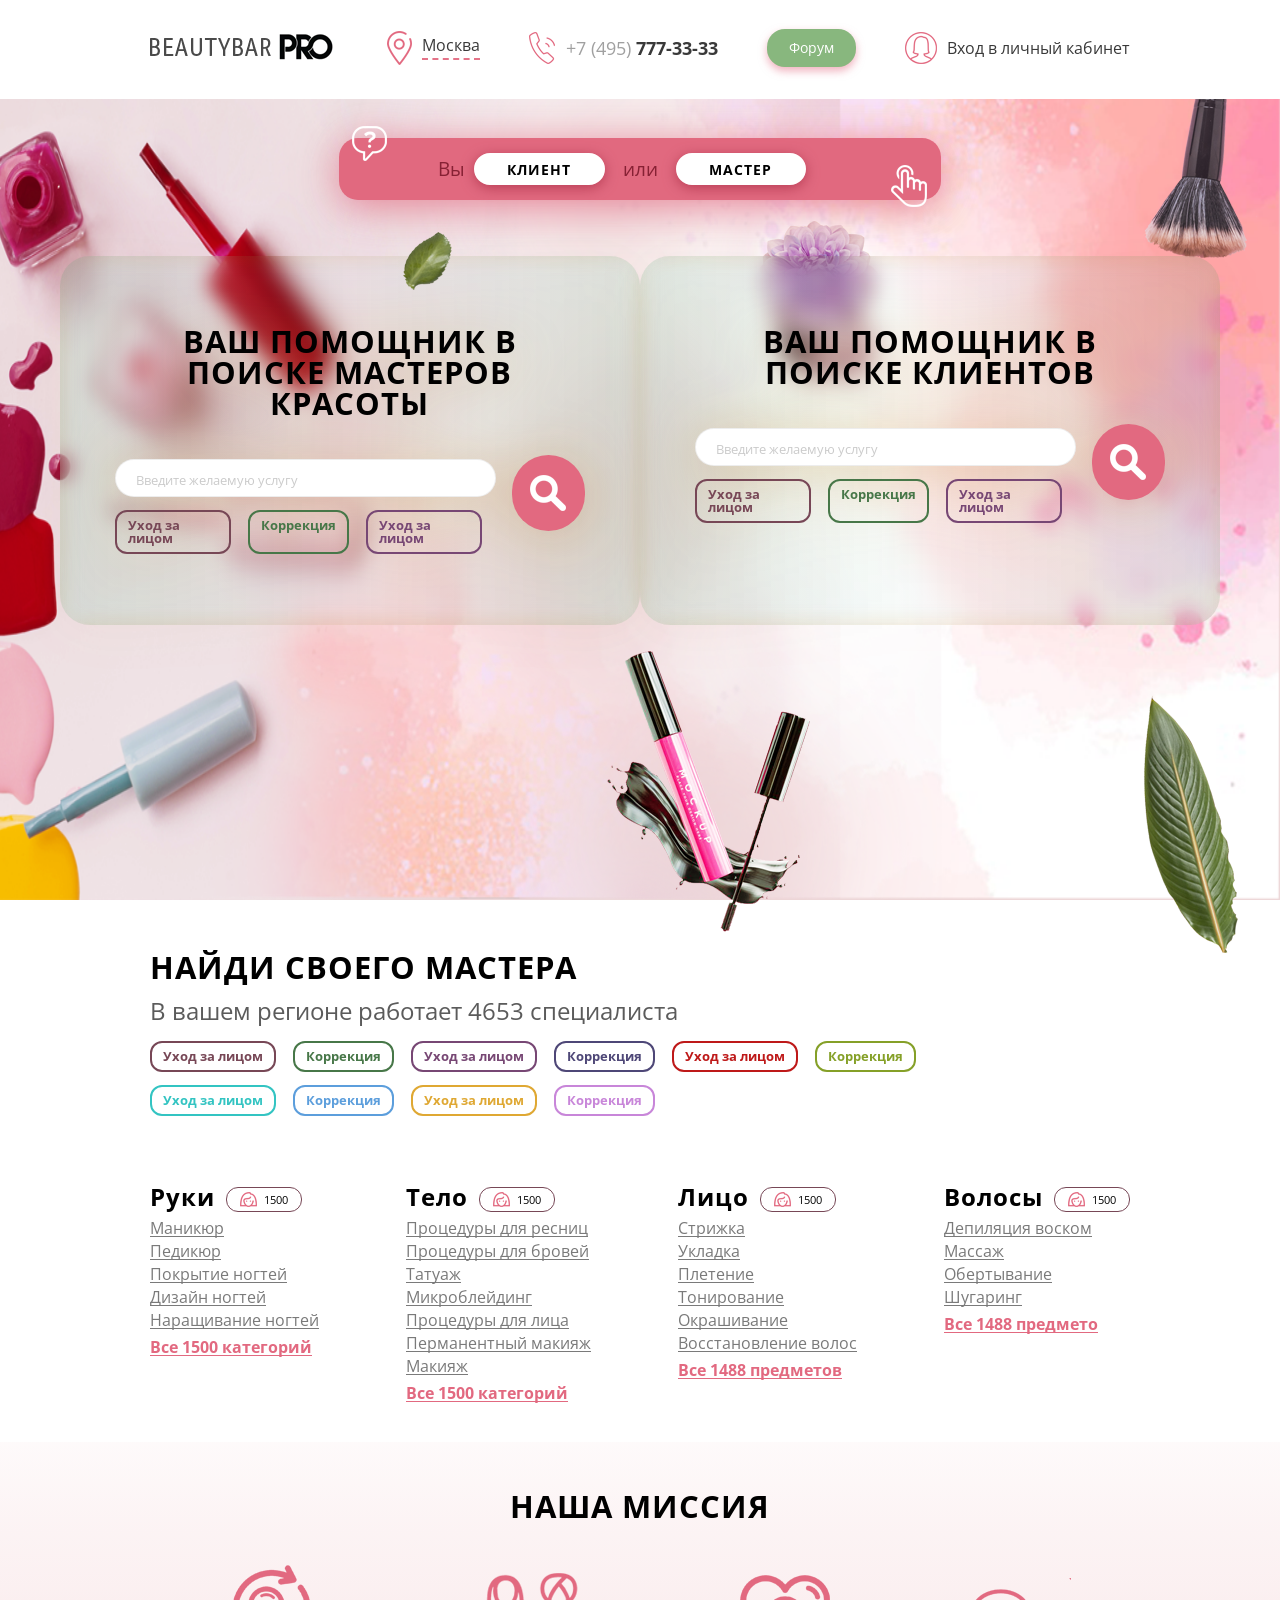
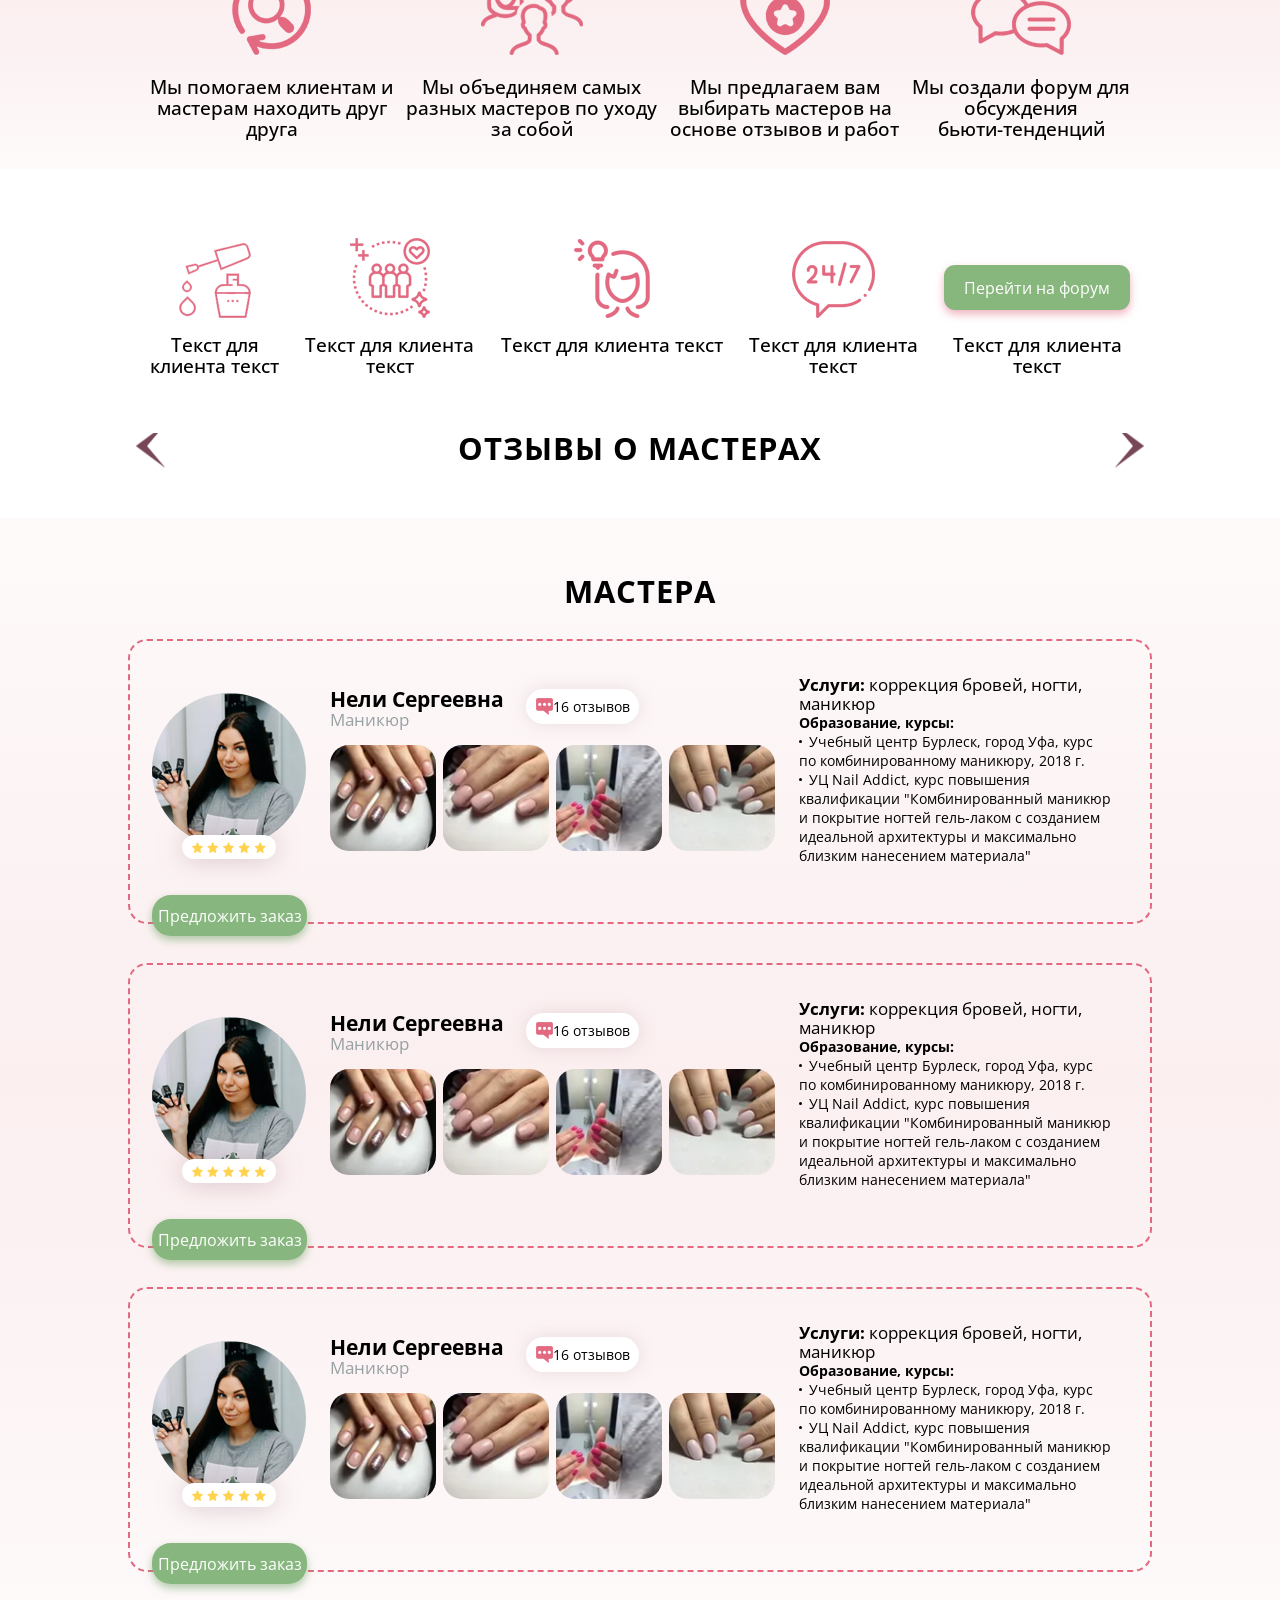
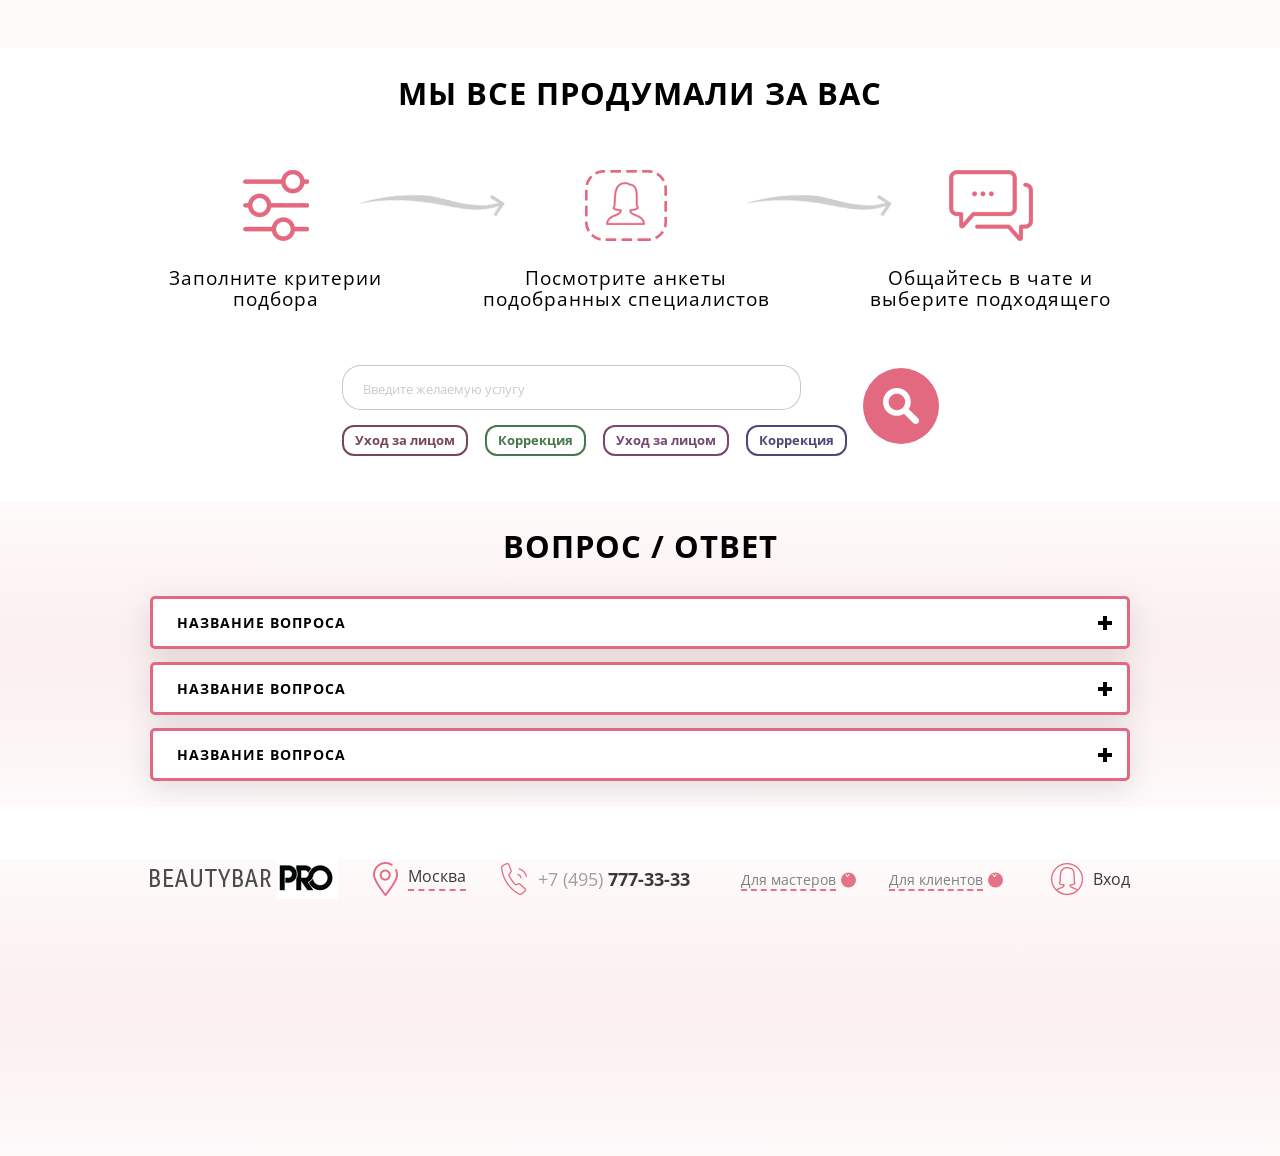
==== index.html @ 9df34289 "Add files via upload" ====
<!DOCTYPE html>
<html lang="ru">
<head>
	<meta charset="UTF-8">
	<meta name="viewport" content="width=device-width, initial-scale=1.0">
	<title>Мастера</title>
	<link rel="shortcut icon" href="">
	<link rel="stylesheet" href="lib/owlcarousel/owl.carousel.min.css">
	<link href="https://fonts.googleapis.com/css2?family=Open+Sans+Condensed:wght@300;700&display=swap" rel="stylesheet">
	<link href="css/normalize.css" rel="stylesheet" type="text/css"/>
	<link href="css/style.css" rel="stylesheet" type="text/css"/>
	<link href="css/responsive.css" rel="stylesheet" type="text/css"/>
</head>
<body>
	<header class="header">
		<div class="container">
			<div class="header__wr">
				<a href="#" class="logo">
					<img src="img/logo.svg" alt="">
				</a>
				<div class="location">
					<img src="img/location.svg" alt="">
					<p class="location__city">Москва</p>
					<div class="location__block"></div>
				</div>
				<div class="phone">
					<img src="img/phone.svg" alt="">
					<a href="tel:+74957773333" class="phone__link"><span>+7 (495)</span> 777-33-33</a>
				</div>
				<a href="#" class="forum-link">Форум</a>
				<div class="enter">
					<img src="img/person.svg" alt="">
					<a href="#" class="enter-link">Вход в личный кабинет</a>
				</div>
			</div>
		</div>
	</header>
	<section class="main">
		<img class="main__bg" src="img/main-bg.png" alt="">
		<img class="main-img main1" src="img/main1.svg" alt="">
		<img class="main-img main2" src="img/main2.svg" alt="">
		<img class="main-img main3" src="img/main3.svg" alt="">
		<div class="container">
			<div class="main__tab">
				<img src="img/main-tab1.svg" alt="" class="main__tab-img main__tab-img1">
				<img src="img/main-tab2.svg" alt="" class="main__tab-img main__tab-img2">
				<p class="main__tab-text main__tab-text1">Вы</p>
				<a href="#tab1" class="main__tab-link">клиент</a>
				<p class="main__tab-text">или</p>
				<a href="#tab2" class="main__tab-link">мастер</a>
			</div>
		</div>
		<div class="container">
			<img class="main-img main4" src="img/main4.svg" alt="">
			<img class="main-img main5" src="img/main5.svg" alt="">
			<div id="tab1" class="main__wr">
				<h1 class="main__title">ваш помощник в поиске мастеров красоты</h1>
				<div class="search">
					<div class="search__box">
						<input class="search__box-input"type="text" placeholder="Введите желаемую услугу">
						<div class="search__box-categoty">
							<p class="box-categoty__item box-categoty__item1">Уход за лицом</p>
							<p class="box-categoty__item box-categoty__item2">Коррекция</p>
							<p class="box-categoty__item box-categoty__item3">Уход за лицом</p>
						</div>
					</div>
					<button class="search__btn">
						<img src="img/main-btn.svg" alt="">
					</button>
				</div>
			</div>
			<div id="tab2" class="main__wr">
				<h1 class="main__title">ваш помощник в поиске клиентов</h1>
				<div class="search">
					<div class="search__box">
						<input class="search__box-input"type="text" placeholder="Введите желаемую услугу">
						<div class="search__box-categoty">
							<p class="box-categoty__item box-categoty__item1">Уход за лицом</p>
							<p class="box-categoty__item box-categoty__item2">Коррекция</p>
							<p class="box-categoty__item box-categoty__item3">Уход за лицом</p>
						</div>
					</div>
					<button class="search__btn">
						<img src="img/main-btn.svg" alt="">
					</button>
				</div>
			</div>
		</div>
	</section>
	<section class="master">
		<div class="container">
			<h2 class="master__title">найди своего мастера</h2>
			<p class="master__descr">В вашем регионе работает 4653 специалиста</p>
			<div class="search__box-categoty">
				<p class="box-categoty__item box-categoty__item1">Уход за лицом</p>
				<p class="box-categoty__item box-categoty__item2">Коррекция</p>
				<p class="box-categoty__item box-categoty__item3">Уход за лицом</p>
				<p class="box-categoty__item box-categoty__item4">Коррекция</p>
				<p class="box-categoty__item box-categoty__item5">Уход за лицом</p>
				<p class="box-categoty__item box-categoty__item6">Коррекция</p>
				<p class="box-categoty__item box-categoty__item7">Уход за лицом</p>
				<p class="box-categoty__item box-categoty__item8">Коррекция</p>
				<p class="box-categoty__item box-categoty__item9">Уход за лицом</p>
				<p class="box-categoty__item box-categoty__item10">Коррекция</p>
			</div>
			<div class="master__link">
				<div class="master__link-wr">
					<div class="master__link-title">
						<h3 class="master__link-title-title">Руки</h3>
						<div class="master__link-title-img">
							<img src="img/master.svg" alt="">
							<p class="master__link-title-img-text">1500</p>
						</div>
					</div>
					<a href="#" class="master__link-link">Маникюр</a>
					<a href="#" class="master__link-link">Педикюр</a>
					<a href="#" class="master__link-link">Покрытие ногтей</a>
					<a href="#" class="master__link-link">Дизайн ногтей</a>
					<a href="#" class="master__link-link">Наращивание ногтей</a>
					<a href="#" class="master__link-link master__link-link-all">Все 1500 категорий</a>
				</div>
				<div class="master__link-wr">
					<div class="master__link-title">
						<h3 class="master__link-title-title">Тело</h3>
						<div class="master__link-title-img">
							<img src="img/master.svg" alt="">
							<p class="master__link-title-img-text">1500</p>
						</div>
					</div>
					<a href="#" class="master__link-link">Процедуры для ресниц</a>
					<a href="#" class="master__link-link">Процедуры для бровей</a>
					<a href="#" class="master__link-link">Татуаж</a>
					<a href="#" class="master__link-link">Микроблейдинг</a>
					<a href="#" class="master__link-link">Процедуры для лица</a>
					<a href="#" class="master__link-link">Перманентный макияж</a>
					<a href="#" class="master__link-link">Макияж</a>
					<a href="#" class="master__link-link master__link-link-all">Все 1500 категорий</a>
				</div>
				<div class="master__link-wr">
					<div class="master__link-title">
						<h3 class="master__link-title-title">Лицо</h3>
						<div class="master__link-title-img">
							<img src="img/master.svg" alt="">
							<p class="master__link-title-img-text">1500</p>
						</div>
					</div>
					<a href="#" class="master__link-link">Стрижка</a>
					<a href="#" class="master__link-link">Укладка</a>
					<a href="#" class="master__link-link">Плетение</a>
					<a href="#" class="master__link-link">Тонирование</a>
					<a href="#" class="master__link-link">Окрашивание</a>
					<a href="#" class="master__link-link">Восстановление волос</a>
					<a href="#" class="master__link-link master__link-link-all">Все 1488 предметов</a>
				</div>
				<div class="master__link-wr">
					<div class="master__link-title">
						<h3 class="master__link-title-title">Волосы</h3>
						<div class="master__link-title-img">
							<img src="img/master.svg" alt="">
							<p class="master__link-title-img-text">1500</p>
						</div>
					</div>
					<a href="#" class="master__link-link">Депиляция воском</a>
					<a href="#" class="master__link-link">Массаж</a>
					<a href="#" class="master__link-link">Обертывание</a>
					<a href="#" class="master__link-link">Шугаринг</a>
					<a href="#" class="master__link-link master__link-link-all">Все 1488 предмето</a>
				</div>
			</div>
		</div>
	</section>
	<section class="mission">
		<div class="container">
			<h2 class="mission__title">наша миссия</h2>
			<div class="mission__wr">
				<div class="mission__item">
					<div class="mission__item-img">
						<img src="img/mis1.svg" alt="">
					</div>
					<p class="mission__item-text">Мы помогаем клиентам и<br>мастерам находить друг<br>друга</p>
				</div>
				<div class="mission__item">
					<div class="mission__item-img">
						<img src="img/mis2.svg" alt="">
					</div>
					<p class="mission__item-text">Мы объединяем самых<br>разных мастеров по уходу<br>за собой</p>
				</div>
				<div class="mission__item">
					<div class="mission__item-img">
						<img src="img/mis3.svg" alt="">
					</div>
					<p class="mission__item-text">Мы предлагаем вам<br>выбирать мастеров на<br>основе отзывов и работ</p>
				</div>
				<div class="mission__item">
					<div class="mission__item-img">
						<img src="img/mis4.svg" alt="">
					</div>
					<p class="mission__item-text">Мы создали форум для<br>обсуждения<br>бьюти-тенденций</p>
				</div>
			</div>
		</div>
	</section>
	<section class="mission__next">
		<div class="container">
			<div class="mission__wr">
				<div class="mission__item">
					<div class="mission__item-img">
						<img src="img/mis5.svg" alt="">
					</div>
					<p class="mission__item-text">Текст для<br>клиента текст</p>
				</div>
				<div class="mission__item">
					<div class="mission__item-img">
						<img src="img/mis6.svg" alt="">
					</div>
					<p class="mission__item-text">Текст для клиента<br>текст</p>
				</div>
				<div class="mission__item">
					<div class="mission__item-img">
						<img src="img/mis7.svg" alt="">
					</div>
					<p class="mission__item-text">Текст для клиента текст</p>
				</div>
				<div class="mission__item">
					<div class="mission__item-img">
						<img src="img/mis8.svg" alt="">
					</div>
					<p class="mission__item-text">Текст для клиента<br>текст</p>
				</div>
				<div class="mission__item">
					<a href="#" class="mission__item-link">Перейти на форум</a>
					<p class="mission__item-text">Текст для клиента<br>текст</p>
				</div>
			</div>
		</div>
	</section>
	<section class="review">
		<div class="container">
			<div class="review__arrow">
				<div class="review__arrow-left item__PrevBtn">
					<img src="img/rew4.svg" alt="">
				</div>
				<div class="review__arrow-right item__NextBtn">
					<img src="img/rew5.svg" alt="">
				</div>
			</div>
			<h2 class="review__title">отзывы о мастерах</h2>
			<div class="owl-carousel review__wr">
				<div class="review__item">
					<div class="review__item-text">
						<div class="review__item-text-star">
							<img src="img/rew1.svg" alt="">
						</div>
						<p class="review__item-text-text">Нели - чудо! Первоклассный<br>мастер, осталась очень довольна.<br>Нели сделала великолепный<br>омбре, работала очень аккуратно</p>
						<div class="review__item-text-wr">
							<div class="review__item-text-img">
								<img src="img/rew32.svg" alt="">
							</div>
							<div class="review__item-text-wr-wr">
								<p class="review__item-text-review">Отзыв о мастере</p>
								<p class="review__item-text-name">Нели Сергеевна</p>
								<p class="review__item-text-position">Мастер</p>
							</div>
						</div>
					</div>
					<div class="review__item-client">
						<div class="review__item-client-wr">
							<p class="review__item-client-name">Ксения Лукина</p>
							<p class="review__item-client-position">Клиент</p>
						</div>
						<div class="review__item-client-img">
							<img src="img/rew33.svg" alt="">
						</div>
					</div>
				</div>
				<div class="review__item">
					<div class="review__item-text">
						<div class="review__item-text-star">
							<img src="img/rew1.svg" alt="">
						</div>
						<p class="review__item-text-text">Нели - чудо! Первоклассный<br>мастер, осталась очень довольна.<br>Нели сделала великолепный<br>омбре, работала очень аккуратно</p>
						<div class="review__item-text-wr">
							<div class="review__item-text-img">
								<img src="img/rew32.svg" alt="">
							</div>
							<div class="review__item-text-wr-wr">
								<p class="review__item-text-review">Отзыв о мастере</p>
								<p class="review__item-text-name">Нели Сергеевна</p>
								<p class="review__item-text-position">Мастер</p>
							</div>
						</div>
					</div>
					<div class="review__item-client">
						<div class="review__item-client-wr">
							<p class="review__item-client-name">Ксения Лукина</p>
							<p class="review__item-client-position">Клиент</p>
						</div>
						<div class="review__item-client-img">
							<img src="img/rew33.svg" alt="">
						</div>
					</div>
				</div>
				<div class="review__item">
					<div class="review__item-text">
						<div class="review__item-text-star">
							<img src="img/rew1.svg" alt="">
						</div>
						<p class="review__item-text-text">Нели - чудо! Первоклассный<br>мастер, осталась очень довольна.<br>Нели сделала великолепный<br>омбре, работала очень аккуратно</p>
						<div class="review__item-text-wr">
							<div class="review__item-text-img">
								<img src="img/rew32.svg" alt="">
							</div>
							<div class="review__item-text-wr-wr">
								<p class="review__item-text-review">Отзыв о мастере</p>
								<p class="review__item-text-name">Нели Сергеевна</p>
								<p class="review__item-text-position">Мастер</p>
							</div>
						</div>
					</div>
					<div class="review__item-client">
						<div class="review__item-client-wr">
							<p class="review__item-client-name">Ксения Лукина</p>
							<p class="review__item-client-position">Клиент</p>
						</div>
						<div class="review__item-client-img">
							<img src="img/rew33.svg" alt="">
						</div>
					</div>
				</div>
				<div class="review__item">
					<div class="review__item-text">
						<div class="review__item-text-star">
							<img src="img/rew1.svg" alt="">
						</div>
						<p class="review__item-text-text">Нели - чудо! Первоклассный<br>мастер, осталась очень довольна.<br>Нели сделала великолепный<br>омбре, работала очень аккуратно</p>
						<div class="review__item-text-wr">
							<div class="review__item-text-img">
								<img src="img/rew32.svg" alt="">
							</div>
							<div class="review__item-text-wr-wr">
								<p class="review__item-text-review">Отзыв о мастере</p>
								<p class="review__item-text-name">Нели Сергеевна</p>
								<p class="review__item-text-position">Мастер</p>
							</div>
						</div>
					</div>
					<div class="review__item-client">
						<div class="review__item-client-wr">
							<p class="review__item-client-name">Ксения Лукина</p>
							<p class="review__item-client-position">Клиент</p>
						</div>
						<div class="review__item-client-img">
							<img src="img/rew33.svg" alt="">
						</div>
					</div>
				</div>
				<div class="review__item">
					<div class="review__item-text">
						<div class="review__item-text-star">
							<img src="img/rew1.svg" alt="">
						</div>
						<p class="review__item-text-text">Нели - чудо! Первоклассный<br>мастер, осталась очень довольна.<br>Нели сделала великолепный<br>омбре, работала очень аккуратно</p>
						<div class="review__item-text-wr">
							<div class="review__item-text-img">
								<img src="img/rew32.svg" alt="">
							</div>
							<div class="review__item-text-wr-wr">
								<p class="review__item-text-review">Отзыв о мастере</p>
								<p class="review__item-text-name">Нели Сергеевна</p>
								<p class="review__item-text-position">Мастер</p>
							</div>
						</div>
					</div>
					<div class="review__item-client">
						<div class="review__item-client-wr">
							<p class="review__item-client-name">Ксения Лукина</p>
							<p class="review__item-client-position">Клиент</p>
						</div>
						<div class="review__item-client-img">
							<img src="img/rew33.svg" alt="">
						</div>
					</div>
				</div>
				<div class="review__item">
					<div class="review__item-text">
						<div class="review__item-text-star">
							<img src="img/rew1.svg" alt="">
						</div>
						<p class="review__item-text-text">Нели - чудо! Первоклассный<br>мастер, осталась очень довольна.<br>Нели сделала великолепный<br>омбре, работала очень аккуратно</p>
						<div class="review__item-text-wr">
							<div class="review__item-text-img">
								<img src="img/rew32.svg" alt="">
							</div>
							<div class="review__item-text-wr-wr">
								<p class="review__item-text-review">Отзыв о мастере</p>
								<p class="review__item-text-name">Нели Сергеевна</p>
								<p class="review__item-text-position">Мастер</p>
							</div>
						</div>
					</div>
					<div class="review__item-client">
						<div class="review__item-client-wr">
							<p class="review__item-client-name">Ксения Лукина</p>
							<p class="review__item-client-position">Клиент</p>
						</div>
						<div class="review__item-client-img">
							<img src="img/rew33.svg" alt="">
						</div>
					</div>
				</div>
			</div>
		</div>
	</section>
	<section class="specialist">
		<div class="container">
			<h2 class="specialist__title">мастера</h2>
			<div class="specialist__wr">
				<div class="specialist__person">
					<div class="specialist__person-img">
						<img src="img/special1.svg" alt="">
					</div>
					<div class="specialist__person-star">
						<img src="img/rew1.svg" alt="">
					</div>
				</div>
				<div class="specialist__foto">
					<div class="specialist__foto-title">
						<div class="specialist__foto-title-wr">
							<p class="specialist__foto-title-title">Нели Сергеевна</p>
							<p class="specialist__foto-title-position">Маникюр</p>
						</div>
						<div class="specialist__foto-title-wr1">
							<img src="img/special2.svg" alt="">
							<p class="specialist__foto-title-text">16 отзывов</p>
						</div>
					</div>
					<div class="specialist__foto-img">
						<div class="specialist__foto-img-wr">
							<img src="img/special3.svg" alt="">
						</div>
						<div class="specialist__foto-img-wr">
							<img src="img/special4.svg" alt="">
						</div>
						<div class="specialist__foto-img-wr">
							<img src="img/special5.svg" alt="">
						</div>
						<div class="specialist__foto-img-wr">
							<img src="img/special6.svg" alt="">
						</div>
					</div>
				</div>
				<div class="specialist__text">
					<p class="specialist__text-title"><span>Услуги: </span>коррекция бровей, ногти, маникюр</p>
					<p class="specialist__text-descr">Образование, курсы:<br><span>Учебный центр Бурлеск, город Уфа, курс по комбинированному маникюру, 2018 г.</span><span>УЦ Nail Addict, курс повышения квалификации "Комбинированный маникюр и покрытие ногтей гель-лаком с созданием идеальной архитектуры и максимально близким нанесением материала"</span></p>
				</div>
				<a href="#" class="specialist__btn">Предложить заказ</a>
			</div>
			<div class="specialist__wr">
				<div class="specialist__person">
					<div class="specialist__person-img">
						<img src="img/special1.svg" alt="">
					</div>
					<div class="specialist__person-star">
						<img src="img/rew1.svg" alt="">
					</div>
				</div>
				<div class="specialist__foto">
					<div class="specialist__foto-title">
						<div class="specialist__foto-title-wr">
							<p class="specialist__foto-title-title">Нели Сергеевна</p>
							<p class="specialist__foto-title-position">Маникюр</p>
						</div>
						<div class="specialist__foto-title-wr1">
							<img src="img/special2.svg" alt="">
							<p class="specialist__foto-title-text">16 отзывов</p>
						</div>
					</div>
					<div class="specialist__foto-img">
						<div class="specialist__foto-img-wr">
							<img src="img/special3.svg" alt="">
						</div>
						<div class="specialist__foto-img-wr">
							<img src="img/special4.svg" alt="">
						</div>
						<div class="specialist__foto-img-wr">
							<img src="img/special5.svg" alt="">
						</div>
						<div class="specialist__foto-img-wr">
							<img src="img/special6.svg" alt="">
						</div>
					</div>
				</div>
				<div class="specialist__text">
					<p class="specialist__text-title"><span>Услуги: </span>коррекция бровей, ногти, маникюр</p>
					<p class="specialist__text-descr">Образование, курсы:<br><span>Учебный центр Бурлеск, город Уфа, курс по комбинированному маникюру, 2018 г.</span><span>УЦ Nail Addict, курс повышения квалификации "Комбинированный маникюр и покрытие ногтей гель-лаком с созданием идеальной архитектуры и максимально близким нанесением материала"</span></p>
				</div>
				<a href="#" class="specialist__btn">Предложить заказ</a>
			</div>
			<div class="specialist__wr">
				<div class="specialist__person">
					<div class="specialist__person-img">
						<img src="img/special1.svg" alt="">
					</div>
					<div class="specialist__person-star">
						<img src="img/rew1.svg" alt="">
					</div>
				</div>
				<div class="specialist__foto">
					<div class="specialist__foto-title">
						<div class="specialist__foto-title-wr">
							<p class="specialist__foto-title-title">Нели Сергеевна</p>
							<p class="specialist__foto-title-position">Маникюр</p>
						</div>
						<div class="specialist__foto-title-wr1">
							<img src="img/special2.svg" alt="">
							<p class="specialist__foto-title-text">16 отзывов</p>
						</div>
					</div>
					<div class="specialist__foto-img">
						<div class="specialist__foto-img-wr">
							<img src="img/special3.svg" alt="">
						</div>
						<div class="specialist__foto-img-wr">
							<img src="img/special4.svg" alt="">
						</div>
						<div class="specialist__foto-img-wr">
							<img src="img/special5.svg" alt="">
						</div>
						<div class="specialist__foto-img-wr">
							<img src="img/special6.svg" alt="">
						</div>
					</div>
				</div>
				<div class="specialist__text">
					<p class="specialist__text-title"><span>Услуги: </span>коррекция бровей, ногти, маникюр</p>
					<p class="specialist__text-descr">Образование, курсы:<br><span>Учебный центр Бурлеск, город Уфа, курс по комбинированному маникюру, 2018 г.</span><span>УЦ Nail Addict, курс повышения квалификации "Комбинированный маникюр и покрытие ногтей гель-лаком с созданием идеальной архитектуры и максимально близким нанесением материала"</span></p>
				</div>
				<a href="#" class="specialist__btn">Предложить заказ</a>
			</div>
		</div>
	</section>
	<section class="all">
		<div class="container">
			<h2 class="all__title">мы все продумали за вас</h2>
			<div class="all__wr">
				<div class="all__item">
					<div class="all__item-img">
						<img src="img/all1.svg" alt="">
					</div>
					<p class="all__item-text">Заполните критерии<br>подбора</p>
				</div>
				<div class="all__item">
					<div class="all__item-img">
						<img src="img/all4.svg" alt="">
					</div>
				</div>
				<div class="all__item">
					<div class="all__item-img">
						<img src="img/all5.svg" alt="">
					</div>
					<p class="all__item-text">Посмотрите анкеты<br>подобранных специалистов</p>
				</div>
				<div class="all__item">
					<div class="all__item-img">
						<img src="img/all4.svg" alt="">
					</div>
				</div>
				<div class="all__item">
					<div class="all__item-img">
						<img src="img/all3.svg" alt="">
					</div>
					<p class="all__item-text">Общайтесь в чате и<br>выберите подходящего</p>
				</div>
			</div>
		</div>
	</section>
	<section class="all-next">
		<div class="container">
			<div class="search">
				<div class="search__box">
					<input class="search__box-input"type="text" placeholder="Введите желаемую услугу">
					<div class="search__box-categoty">
						<p class="box-categoty__item box-categoty__item1">Уход за лицом</p>
						<p class="box-categoty__item box-categoty__item2">Коррекция</p>
						<p class="box-categoty__item box-categoty__item3">Уход за лицом</p>
						<p class="box-categoty__item box-categoty__item4">Коррекция</p>
					</div>
				</div>
				<button class="search__btn">
					<img src="img/main-btn.svg" alt="">
				</button>
			</div>
		</div>
	</section>
	<section class="answer">
		<div class="container">
			<h2 class="answer__title">вопрос / ответ</h2>
			<div class="answer__wr">
				<div class="answer__item">
					<p class="answer__item-qw">название вопроса</p>
					<p class="answer__item-an">ответ</p>
				</div>
				<div class="answer__item">
					<p class="answer__item-qw">название вопроса</p>
					<p class="answer__item-an">ответ</p>
				</div>
				<div class="answer__item">
					<p class="answer__item-qw">название вопроса</p>
					<p class="answer__item-an">ответ</p>
				</div>
			</div>
		</div>
	</section>
	<footer class="footer">
		<div class="container">
			<div class="footer__wr">
				<a href="#" class="logo">
					<img src="img/logo.svg" alt="">
				</a>
				<div class="location">
					<img src="img/location.svg" alt="">
					<p class="location__city">Москва</p>
					<div class="location__block"></div>
				</div>
				<div class="phone">
					<img src="img/phone.svg" alt="">
					<a href="tel:+74957773333" class="phone__link"><span>+7 (495)</span> 777-33-33</a>
				</div>
				<div class="footer__link">
					<a href="#" class="footer__link-link">Для мастеров</a>
					<a href="#" class="footer__link-link">Для клиентов</a>
				</div>
				<div class="enter">
					<img src="img/person.svg" alt="">
					<a href="#" class="enter-link">Вход</a>
				</div>
			</div>
		</div>
	</footer>




	<script src="https://ajax.googleapis.com/ajax/libs/jquery/3.5.1/jquery.min.js"></script>
	<script src="lib/owlcarousel/owl.carousel.min.js"></script>
	<script src="script.js"></script>
</body>
</html>
---- css/style.css ----
body{
	font-family: 'Open Sans Condensed', sans-serif;
	font-weight: 400;
	font-style: normal;
	font-size: 16px;
	line-height: 22px;
	color: #000000;

}



/*===хидер===*/

.header {
	position: absolute;
	top: 0;
	left: 0;
	z-index: 999;
	background: #fff;
	width: 100%;
	padding-top: 28px;
	padding-bottom: 31px;
}
.container {
}
.header__wr {
	display: flex;
	align-items: center;
	justify-content: space-between;
}
.logo {
}
.location {
	display: flex;
	align-items: center;
}
.location__city {
	font-size: 16px;
	letter-spacing: 0px;
	line-height: 19px;
	color: #393939;
	margin-left: 10px;
	padding-bottom: 3px;
	border-bottom: 2px dashed #e47388;
	cursor: pointer;
}
.location__city:hover{
	color: #e47388;
}
.location__block {
}
.phone {
	display: flex;
	align-items: center;
}
.phone__link {
	font-size: 18px;
	font-weight: 700;
	letter-spacing: 0px;
	line-height: 18px;
	color: #393939;
	margin-left: 11px;
}
.phone__link span{
	font-weight: 400;
	color: #a0a0a0;
}
.phone__link:hover{
	color: #e47388;
	text-decoration: underline;
}
.forum-link {
	font-size: 14px;
	color: #ffffff;
	line-height: 16px;
	padding: 11px 22px;
	border-radius: 18px;
	filter: drop-shadow(0px 4px 4.5px rgba(226,105,128,0.52));
	background-color: #88b77e;
}
.forum-link:hover{
	background: #e47388;
}
.enter {
	display: flex;
	align-items: center;
}
.enter-link {
	font-size: 16px;
	line-height: 16px;
	color: #393939;
	margin-left: 10px;
}
.enter-link:hover{
	color: #e47388;
	text-decoration: underline;
}

/*===первый экран===*/

.main {
	background-color: #edd7d8;
	height: 100vh;
	position: relative;
	padding-top: 138px;
}
.main__bg {
	position: absolute;
	bottom: 0;
	height: 100%;
	left: -10%;
	width: 110%;
}
.main-img{
	position: absolute;
	z-index: 3;
}
.main1{
	right: 23px;
	top: 80px;
}
.main2{
	right: 470px;
	bottom: -32px;
}
.main3{
	right: 42px;
	bottom: -53px;
}
.main4{
	top: -35px;
	right: 250px;
}
.main5{
	top: -24px;
	left: 253px;
	z-index: 9;
}
.container {
	max-width: 980px;
	margin: 0 auto;
	position: relative;
}
.main .container {
	display: flex;
	justify-content: center;
}
.main__wr {
	background: linear-gradient(90deg, rgb(7 191 133 / 10%), rgb(7 191 133 / 2%), rgb(7 191 133 / 10%));
	backdrop-filter: blur(10px);
	filter: drop-shadow(0px 4px 28.5px rgba(204,113,15,0.33));
	padding: 70px 55px 58px 55px;
	border-radius: 30px;
	position: relative;
	z-index: 5;
}
.main__title {
	font-size: 31px;
	letter-spacing: 1px;
	line-height: 1;
	color: #000000;
	font-weight: bold;
	text-align: center;
	text-transform: uppercase;
	margin-bottom: 36px;
}
.search {
	display: flex;
	justify-content: center;
}
.search__box {
	margin-right: 13px;
}
.search__box-input {
	font-family: 'Open Sans Condensed', sans-serif;
	border-radius: 19px;
	background-color: #ffffff;
	border: 1px solid rgba(0,0,0,0.07);
	width: 381px;
	padding: 13px 21px 8px 20px;
	font-size: 11px;
	letter-spacing: 0px;
	line-height: 1;
	color: #cbcbcb;
	margin-bottom: 13px;
	margin-top: 4px;
}
.search__box-input::placeholder {
	font-size: 13px;
	letter-spacing: 0px;
	line-height: 1;
	color: #cbcbcb;
}
.search__box-categoty {
	display: flex;
}
.box-categoty__item {
	font-size: 13px;
	letter-spacing: 0px;
	border-radius: 12px;
	max-width: max-content;
	font-weight: 700;
	margin-right: 17px;
	padding: 7px 11px 7px 11px;
	line-height: 1;
	cursor: pointer;
	margin-bottom: 13px;
}
.box-categoty__item1 {
	color: #774756;
	border: 2px solid #774756;
}
.box-categoty__item2 {
	color: #477748;
	border: 2px solid #477748;
}
.box-categoty__item3 {
	color: #774774;
	border: 2px solid #774774;
}
.box-categoty__item4 {
	color: #4e4777;
	border: 2px solid #4e4777;
}
.box-categoty__item5 {
	color: #be1919;
	border: 2px solid #be1919;
}
.box-categoty__item6 {
	color: #85a028;
	border: 2px solid #85a028;
}
.box-categoty__item7 {
	color: #33c4c2;
	border: 2px solid #33c4c2;
}
.box-categoty__item8 {
	color: #5c9edc;
	border: 2px solid #5c9edc;
}
.box-categoty__item9 {
	color: #dfa833;
	border: 2px solid #dfa833;
}
.box-categoty__item10 {
	color: #c886d9;
	border: 2px solid #c886d9;
}
.box-categoty__item1:hover {
	color: #fff;
	background: #774756;
}
.box-categoty__item2:hover {
	color: #fff;
	background: #477748;
}
.box-categoty__item3:hover {
	color: #fff;
	background: #774774;
}
.box-categoty__item4:hover {
	color: #fff;
	background: #4e4777;
}
.box-categoty__item5:hover {
	color: #fff;
	background: #be1919;
}
.box-categoty__item6:hover {
	color: #fff;
	background: #85a028;
}
.box-categoty__item7:hover {
	color: #fff;
	background: #33c4c2;
}
.box-categoty__item8:hover {
	color: #fff;
	background: #5c9edc;
}
.box-categoty__item9:hover {
	color: #fff;
	background: #dfa833;
}
.box-categoty__item10:hover {
	color: #fff;
	background: #c886d9;
}
.search__btn {
	width: 76px;
	height: 76px;
	border-radius: 38px;
	background-color: #e26980;
}
.search__btn:hover{
	transform: scale(1.01);
}

.main__tab {
	position: relative;
	padding: 15px 135px;
	border-radius: 19px;
	filter: drop-shadow(0px 7px 21.5px rgba(226,105,128,0.81));
	background-color: #e1697f;
	z-index: 99;
	display: flex;
	align-items: center;
	justify-content: center;
	margin-bottom: 56px;
	z-index: 5;
}
.main__tab-img {
	position: absolute;
}
.main__tab-img1 {
	left: 0;
	top: -23px;
}
.main__tab-img2 {
	right: 0;
	bottom: -23px;
}
.main__tab-text {
	font-size: 19px;
	line-height: 19px;
	color: #862134;
	margin-right: 18px;
	margin-left: 18px;
}
.main__tab-text1 {
	position: absolute;
	margin: 0;
	left: 99px;
}
.main__tab-link {
	font-size: 14px;
	letter-spacing: 1px;
	line-height: 14px;
	color: #000000;
	font-weight: bold;
	border-radius: 16px;
	filter: drop-shadow(0px 3px 6.5px rgba(175,52,76,0.81));
	background-color: #ffffff;
	text-transform: uppercase;
	padding: 8px 32px 6px 31px;
	border: 2px solid #fff;
}
.main__tab-link:hover{
	background: transparent;
	border: 2px dashed #fff;
	color: #fff;
}
.active__tab{
	background: transparent;
	border: 2px dashed #fff;
	color: #fff;
}

/*===мастера====*/

.master {
	padding-top: 49px;
	padding-bottom: 40px;
}
.container {
}
.master__title {
	font-size: 31px;
	line-height: 37px;
	letter-spacing: 1px;
	color: #000000;
	font-weight: bold;
	text-transform: uppercase;
	margin-bottom: 14px;
}
.master__descr {
	font-size: 24px;
	letter-spacing: 0px;
	color: #5b5b5b;
	margin-bottom: 19px;
}
.master .search__box-categoty {
	flex-wrap: wrap;
	padding-right: 100px;
	margin-bottom: 55px;
}
.master__link {
	display: flex;
	justify-content: space-between;
}
.master__link-wr {
	display: flex;
	flex-direction: column;
}
.master__link-title {
	display: flex;
	align-items: center;
	margin-bottom: 5px;
}
.master__link-title-title {
	font-size: 24px;
	letter-spacing: 1px;
	line-height: 24px;
	color: #000000;
	font-weight: bold;
}
.master__link-title-img {
	display: flex;
	align-items: center;
	padding: 4px 13px;
	border-radius: 12px;
	border: 1px solid #774756;
	max-width: max-content;
	margin-left: 11px;
	position: relative;
	top: 3px;
}
.master__link-title-img-text {
	font-size: 11px;
	line-height: 11px;
	letter-spacing: 0px;
	color: #000000;
	margin-left: 7px;
}
.master__link-link {
	font-size: 16px;
	line-height: 16px;
	color: #7a7a7a;
	border-bottom: 1px solid #7a7a7a;
	max-width: max-content;
	margin-top: 6px;
}
.master__link-link:hover{
	color: #e26980;
	border-bottom: 1px solid #e26980;
}
.master__link-link-all {
	font-weight: 700;
	color: #e26980;
	border-bottom: 1px solid #e26980;
	margin-top: 10px;
}

/*===миссия===*/

.mission {
	padding-top: 49px;
	padding-bottom: 29px;
	background: linear-gradient(0deg, rgb(251 239 240 / 30%), rgb(251 239 240 / 70%), #fbeff0, rgb(251 239 240 / 70%), rgb(251 239 240 / 30%));
}
.container {
}
.mission__title {
	font-size: 31px;
	letter-spacing: 1px;
	line-height: 31px;
	color: #000000;
	font-weight: bold;
	margin-bottom: 43px;
	text-transform: uppercase;
	text-align: center;
}
.mission__wr {
	display: flex;
	justify-content: space-between;
}
.mission__item {
	display: flex;
	flex-direction: column;
	justify-content: center;
	align-items: center;
	max-width: max-content;
}
.mission__item-img {
	width: 102px;
	height: 90px;
	display: flex;
	align-items: flex-end;
	justify-content: center;
	margin-bottom: 22px;
}
.mission__item-text {
	text-align: center;
	font-size: 19px;
	line-height: 21px;
	letter-spacing: 0px;
	color: #000000;
	font-weight: 500;
}
.mission__next .mission__item {
	justify-content: flex-start;
}
.mission__next .mission__item:last-child{
	justify-content: flex-end;
}
.mission__next .mission__item-img {
	width: 83px;
	height: 80px;
	margin-bottom: 17px;
}
.mission__item-link{
	font-size: 16px;
	color: #ffffff;
	border-radius: 11px;
	filter: drop-shadow(0px 4px 4.5px rgba(226,105,128,0.52));
	background-color: #88b77e;
	padding: 14px 20px 12px 20px;
	line-height: 19px;
	margin-bottom: 25px;
}
.mission__item-link:hover{
	transform: scale(1.01);
	background-color: #e26980;
}
.mission__next{
	padding-top: 69px;
	padding-bottom: 56px;
}

/*===отзывы===*/

.review {
	padding-bottom: 9px;
	overflow: hidden;
}
.review__title {
	font-size: 31px;
	line-height: 31px;
	letter-spacing: 1px;
	font-weight: bold;
	text-align: center;
	margin-bottom: 45px;
	text-transform: uppercase;
}
.review__wr {
}
.review__item {
	max-width: max-content;
	margin-right: 185px;
	margin-left: 52px;
}

.review__item-text {
	filter: drop-shadow(0px 4px 23px rgba(226,105,128,0.52));
	background: #e26980;
	padding: 20px 40px 20px 20px;
	max-width: max-content;
	border-radius: 30px;
}
.review__item-text::before{
	content: "";
	position: absolute;
	width: 20px;
	height: 24px;
	border-top: 24px solid #e26980;
	border-right: 20px solid transparent;
	bottom: -23px;
	right: 40px;

}
.review__item-text-star {
	width: 94px;
	height: 24px;
	border-radius: 12px;
	filter: drop-shadow(0 0 13.5px rgba(119,71,86,0.28));
	background-color: #ffffff;
	display: flex;
	justify-content: center;
	align-items: center;
	position: absolute;
	top: -12px;
	right: 34px;
}
.review__item-text-text {
	font-size: 16px;
	letter-spacing: 0px;
	color: #ffffff;
	text-align: right;
	filter: drop-shadow(0px 1px 0px rgba(0,0,0,0.15));
	position: relative;
	line-height: 19px;
}
.review__item-text-wr {
	display: flex;
	align-items: center;
	position: absolute;
	right: 0;
	top: 50%;
	transform: translate(calc(100% - 25px), -50%);
}
.review__item-text-wr-wr {
	margin-left: 6px;
}
.review__item-text-review {
	font-size: 12px;
	line-height: 13px;
	margin-bottom: 5px;
	color: #787878;
}
.review__item-text-name {
	font-size: 14px;
	line-height: 19px;
	color: #000000;
	font-weight: bold;
}
.review__item-text-position {
	font-size: 14px;
	line-height: 19px;
	color: #728386;
}
.review__item-text-img,
.review__item-client-img{
	width: 51px;
	height: 51px;
	display: flex;
	justify-content: center;
	overflow: hidden;
	border-radius: 50%;
}
.review__item-client-img img{
	width: 55px;
	height: 77px;
}

.review__item-client {
	display: flex;
	align-items: center;
	justify-content: center;
	margin-top: 9px;
	margin-right: 38px;
}
.review__item-client-wr {
	margin-right: 6px;
	text-align: right;
}
.review__item-client-name {
	font-size: 14px;
	line-height: 19px;
	color: #000000;
	font-weight: bold;
}
.review__item-client-position {
	font-size: 14px;
	line-height: 19px;
	color: #728386;
}
.review .owl-stage-outer {
	overflow: visible;
}
.review .owl-item img{
	width: auto;
}
.review .owl-item{
	opacity: 0.3;
}
.review .owl-stage .active{
	opacity: 1;
}
.review__arrow {
	position: absolute;
	width: 100%;
	height: 100%;
	cursor: pointer;
	z-index: 5;
}
.review__arrow-left {
	position: absolute;
	left: -21px;
	top: 55%;
	transform: translateY(-50%);
}
.review__arrow-right {
	position: absolute;
	right: -21px;
	top: 55%;
	transform: translateY(-50%);
}

/*===специалисты==*/

.specialist {
	padding-top: 58px;
	padding-bottom: 76px;
	background: linear-gradient(0deg, rgb(251 239 240 / 30%), rgb(251 239 240 / 70%), #fbeff0, rgb(251 239 240 / 70%), rgb(251 239 240 / 30%));
}
.specialist__title {
	font-size: 31px;
	line-height: 31px;
	letter-spacing: 1px;
	font-weight: bold;
	text-align: center;
	margin-bottom: 32px;
	text-transform: uppercase;
}
.specialist__wr {
	border-radius: 19px;
	border: 2.07px dashed #e26980;
	padding: 34px 38px 57px 22px;
	margin-left: -22px;
	margin-right: -22px;
	display: flex;
	justify-content: space-between;
	align-items: center;
	position: relative;
}
.specialist__wr + .specialist__wr{
	margin-top: 39px;
}
.specialist__person {
	position: relative;
	max-width: max-content;
}
.specialist__person-img {
	width: 154px;
	height: 154px;
	border-radius: 50%;
	overflow: hidden;
	display: flex;
	align-items: flex-start;
	justify-content: center;
}
.specialist__person-star {
	width: 94px;
	height: 24px;
	border-radius: 12px;
	filter: drop-shadow(0 0 13.5px rgba(119,71,86,0.28));
	background-color: #ffffff;
	display: flex;
	justify-content: center;
	align-items: center;
	position: absolute;
	left: 50%;
	bottom: 0;
	transform: translate(-50%, 50%);
}

.specialist__foto {
}
.specialist__foto-title {
	display: flex;
	margin-bottom: 16px;
}
.specialist__foto-title-wr {
	margin-right: 22px;
}
.specialist__foto-title-title {
	font-size: 21px;
	line-height: 21px;
	font-weight: bold;
}
.specialist__foto-title-position {
	font-size: 17px;
	line-height: 19px;
	color: #97a0a3;
}
.specialist__foto-title-wr1 {
	width: 113px;
	height: 35px;
	border-radius: 18px;
	filter: drop-shadow(0 0 9px rgba(119,71,86,0.14));
	background-color: #ffffff;
	display: flex;
	align-items: center;
	justify-content: center;
}
.specialist__foto-title-text {
	font-size: 14px;
	line-height: 19px;
}
.specialist__foto-img-wr{
	display: flex;
	justify-content: center;
	overflow: hidden;
	border-radius: 19px;
	width: 106px;
	height: 106px;
}
.specialist__foto-img-wr + .specialist__foto-img-wr{
	margin-left: 7px;
}
.specialist__foto-img{
	display: flex;
}

.specialist__text {
	max-width: 313px;
}
.specialist__text-title {
	font-size: 17px;
	line-height: 19px;
}
.specialist__text-title span{
	font-weight: bold;
}
.specialist__text-descr {
	font-size: 14px;
	line-height: 19px;
	font-weight: bold;
}
.specialist__text-descr span{
	display: block;
	font-weight: 400;
	text-indent: 10px;
	position: relative;
}
.specialist__text-descr span::before{
	content: "";
	position: absolute;
	width: 3px;
	height: 3px;
	border-radius: 50%;
	background: #000;
	left: 0;
	top: 8px;
}
.specialist__btn{
	width: 155px;
	height: 41px;
	border-radius: 19px;
	filter: drop-shadow(0px 4px 4.5px rgba(105,159,94,0.52));
	background-color: #87b77e;
	font-size: 16px;
	letter-spacing: 0px;
	color: #ffffff;
	position: absolute;
	display: flex;
	align-items: center;
	justify-content: center;
	left: 22px;
	bottom: -14px;
}
.specialist__btn:hover{
	background: #e26980;
}

/*===продумали===*/

.all {
	padding-top: 30px;
	padding-bottom: 55px;
}
.all .container {
	padding-left: 19px;
	padding-right: 19px;
}
.all__title {
	font-size: 31px;
	line-height: 31px;
	letter-spacing: 1px;
	font-weight: bold;
	text-align: center;
	text-transform: uppercase;
	margin-bottom: 60px;
}
.all__wr {
	display: flex;
	justify-content: space-between;
}
.all__item {
	display: flex;
	flex-direction: column;
	align-items: center;
}
.all__item-img {
	width: 84px;
	height: 72px;
	display: flex;
	align-items: center;
	justify-content: center;
	margin-bottom: 27px;
}
.all__item-text {
	font-size: 19px;
	letter-spacing: 1px;
	text-align: center;
	line-height: 21px;
}
.all-next{
	padding-bottom: 33px;
}
.all-next .search__box-input {
	font-family: 'Open Sans Condensed', sans-serif;
	width: 459px;
	height: 45px;
	border-radius: 19px;
	background-color: #ffffff;
	border: 1px solid rgba(0,0,0,0.22);
	padding: 13px 21px 13px 20px;
	font-size: 16px;
	letter-spacing: 0px;
	line-height: 1;
	color: #cbcbcb;
	margin-top: 0;
	margin-bottom: 15px;
}
.all-next .search__box-categoty{
	justify-content: space-between;
}
.all-next .search__box-categoty .box-categoty__item:last-child{
	margin-right: 0;
}
.all-next .search__box {
    margin-right: 16px;
}
.all-next .search__btn {
	margin-top: 3px;
}

/*===вопрос - ответ===*/

.answer {
	padding-top: 29px;
	padding-bottom: 26px;
	background: linear-gradient(0deg, rgb(251 239 240 / 30%), rgb(251 239 240 / 70%), #fbeff0, rgb(251 239 240 / 70%), rgb(251 239 240 / 30%));
}
.answer__title {
	font-size: 31px;
	line-height: 31px;
	letter-spacing: 1px;
	font-weight: bold;
	text-align: center;
	margin-bottom: 34px;
	text-transform: uppercase;
}
.answer__wr {
}
.answer__item {
	border-radius: 5px;
	filter: drop-shadow(0px 7px 14.5px rgba(0,0,0,0.11));
	background-color: #ffffff;
	border: 3px solid #e26980;
}
.answer__item + .answer__item{
	margin-top: 13px;
}
.answer__item-qw {
	font-size: 14px;
	line-height: 15px;
	letter-spacing: 1px;
	font-weight: bold;
	text-transform: uppercase;
	padding: 16px 24px 16px 24px;
	position: relative;
	cursor: pointer;
}
.answer__item-qw::before{
	content: "";
	position: absolute;
	height: 14px;
	width: 4px;
	background: #000;
	top: 50%;
	right: 20px;
	transform: translateY(-50%);
	cursor: pointer;
}
.answer__item-qw::after{
	content: "";
	position: absolute;
	height: 4px;
	width: 14px;
	background: #000;
	top: 50%;
	right: 15px;
	transform: translateY(-50%);
	cursor: pointer;
}
.answer__item-an {
	font-size: 14px;
	line-height: 15px;
	letter-spacing: 1px;
	text-transform: uppercase;
	padding: 16px 24px 16px 24px;
	display: none;	
}
.answer__item-an-add{
	display: block;	
}
.answer__item-qw-add::before{
	transform: translateY(-50%) rotate(-45deg);
}
.answer__item-qw-add::after{
	transform: translateY(-50%) rotate(-45deg);
}

/*===футер===*/
.footer{
	margin-top: 52px;
	padding-bottom: 257px;
	background: linear-gradient(0deg, rgb(251 239 240 / 30%), rgb(251 239 240 / 70%), #fbeff0, rgb(251 239 240 / 70%), rgb(251 239 240 / 30%));
}
.footer__wr {
	display: flex;
	align-items: center;
	justify-content: space-between;
}
.footer__link {
}
.footer__link-link {
	color: #7f7f7f;
	font-size: 14px;
	line-height: 14px;
	padding: 10px 33px 10px 16px;
	border-radius: 21px;
	position: relative;
}
.footer__link-link::before{
	content: "";
	position: absolute;
	left: 16px;
	right: 33px;
	bottom: 8px;
	border-bottom: 2px dashed #e47388;
}
.footer__link-link::after{
	content: "\02C5";
	position: absolute;
	width: 15px;
	height: 15px;
	right: 13px;
	top: 50%;
	transform: translateY(-50%);
	border-radius: 50%;
	background: #e47388;
	color:  #fff;
	padding-left: 3px;
}
.footer__link-link:hover {
	color: #fff;
	background: #e47388;
}
.footer__link-link:hover:after {
	color: #e47388;
	background: #fff;
}
.footer__link-link:hover:before {
	display: none;
}
---- css/responsive.css ----
@media screen and (max-width: 1600px){
	}
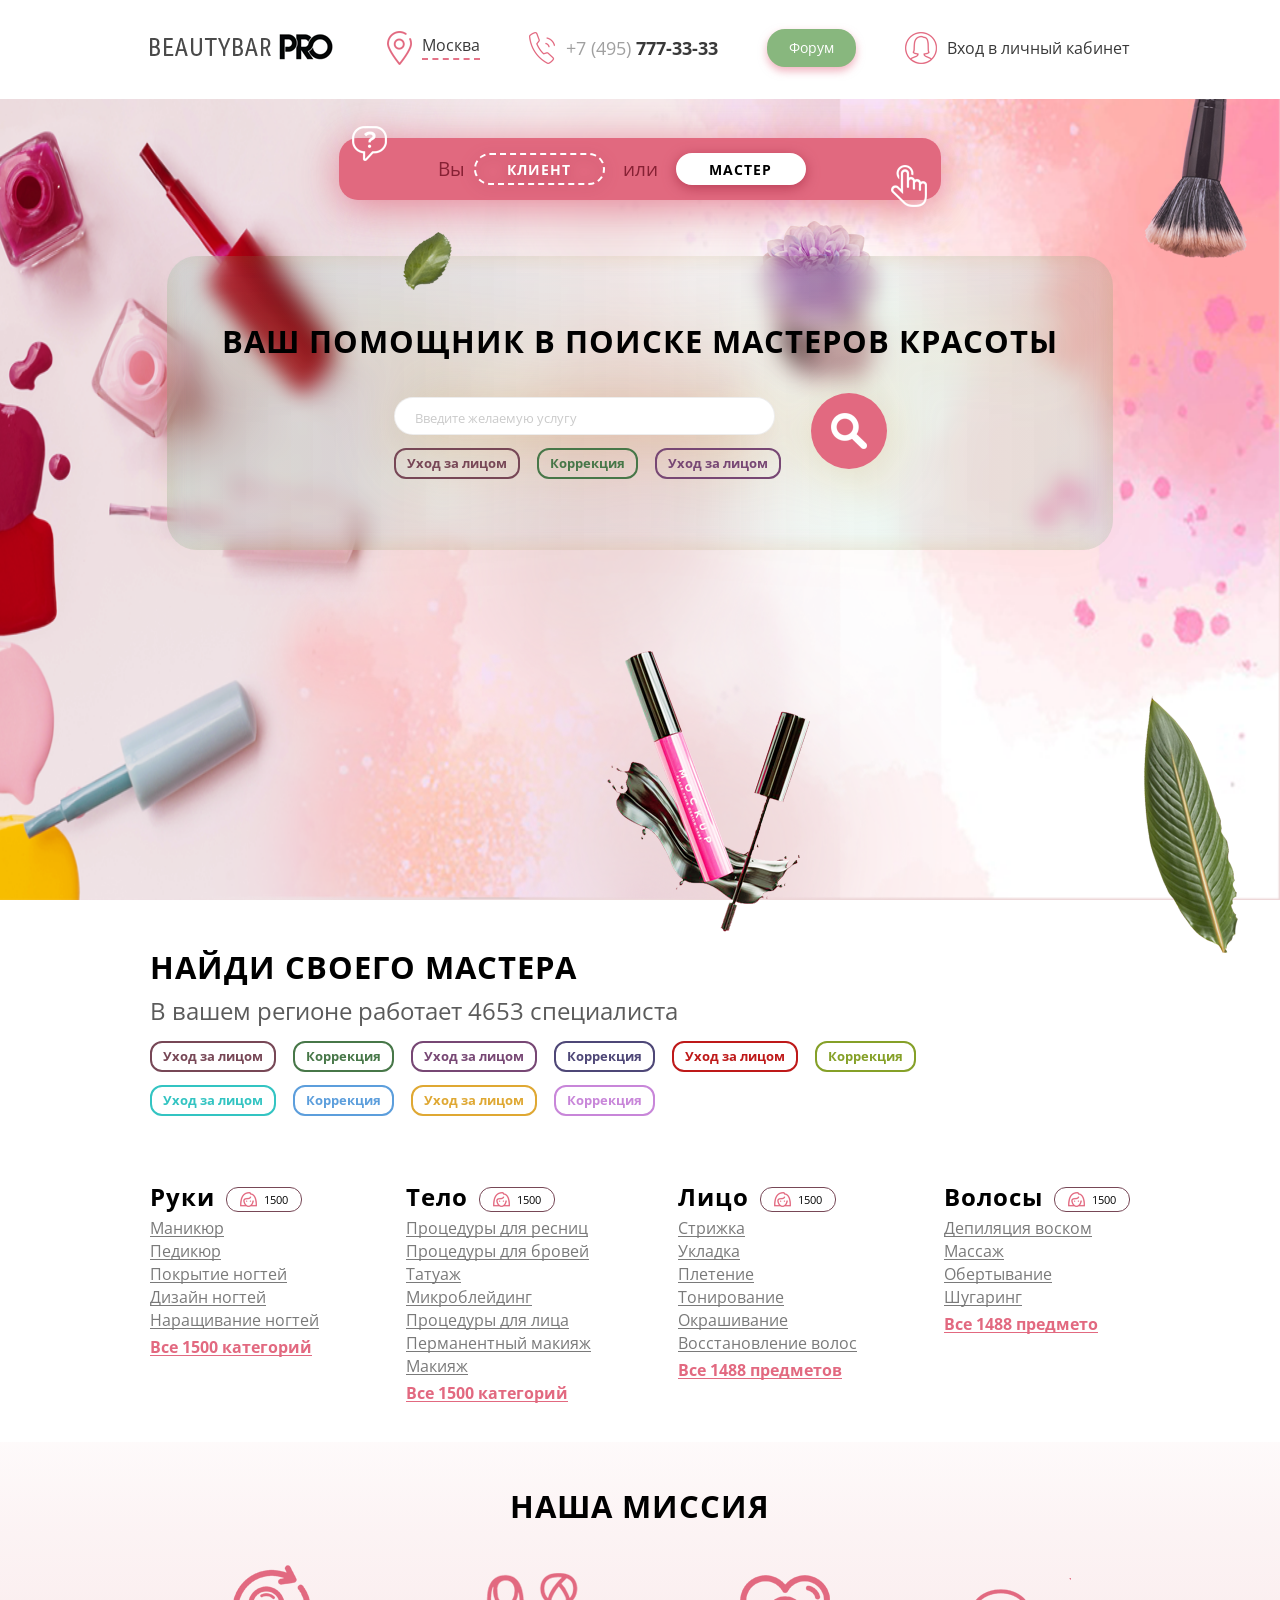
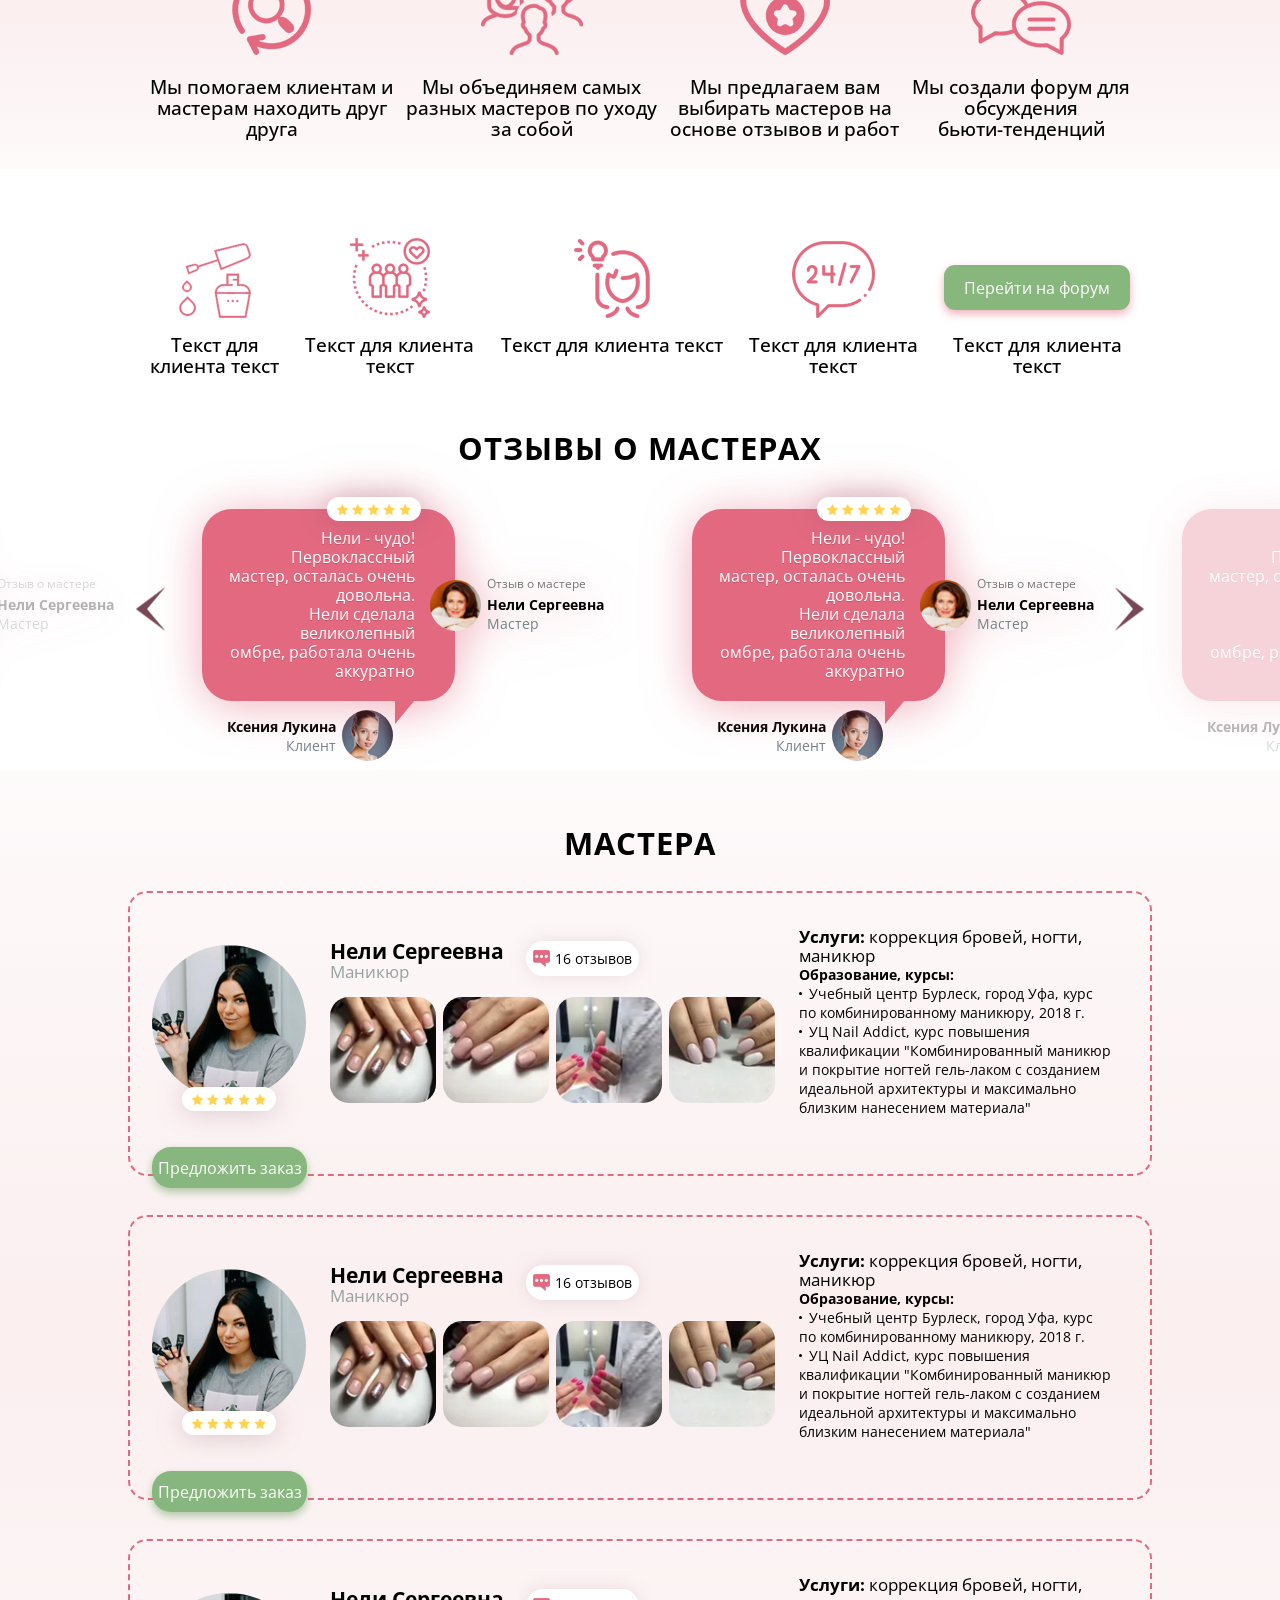
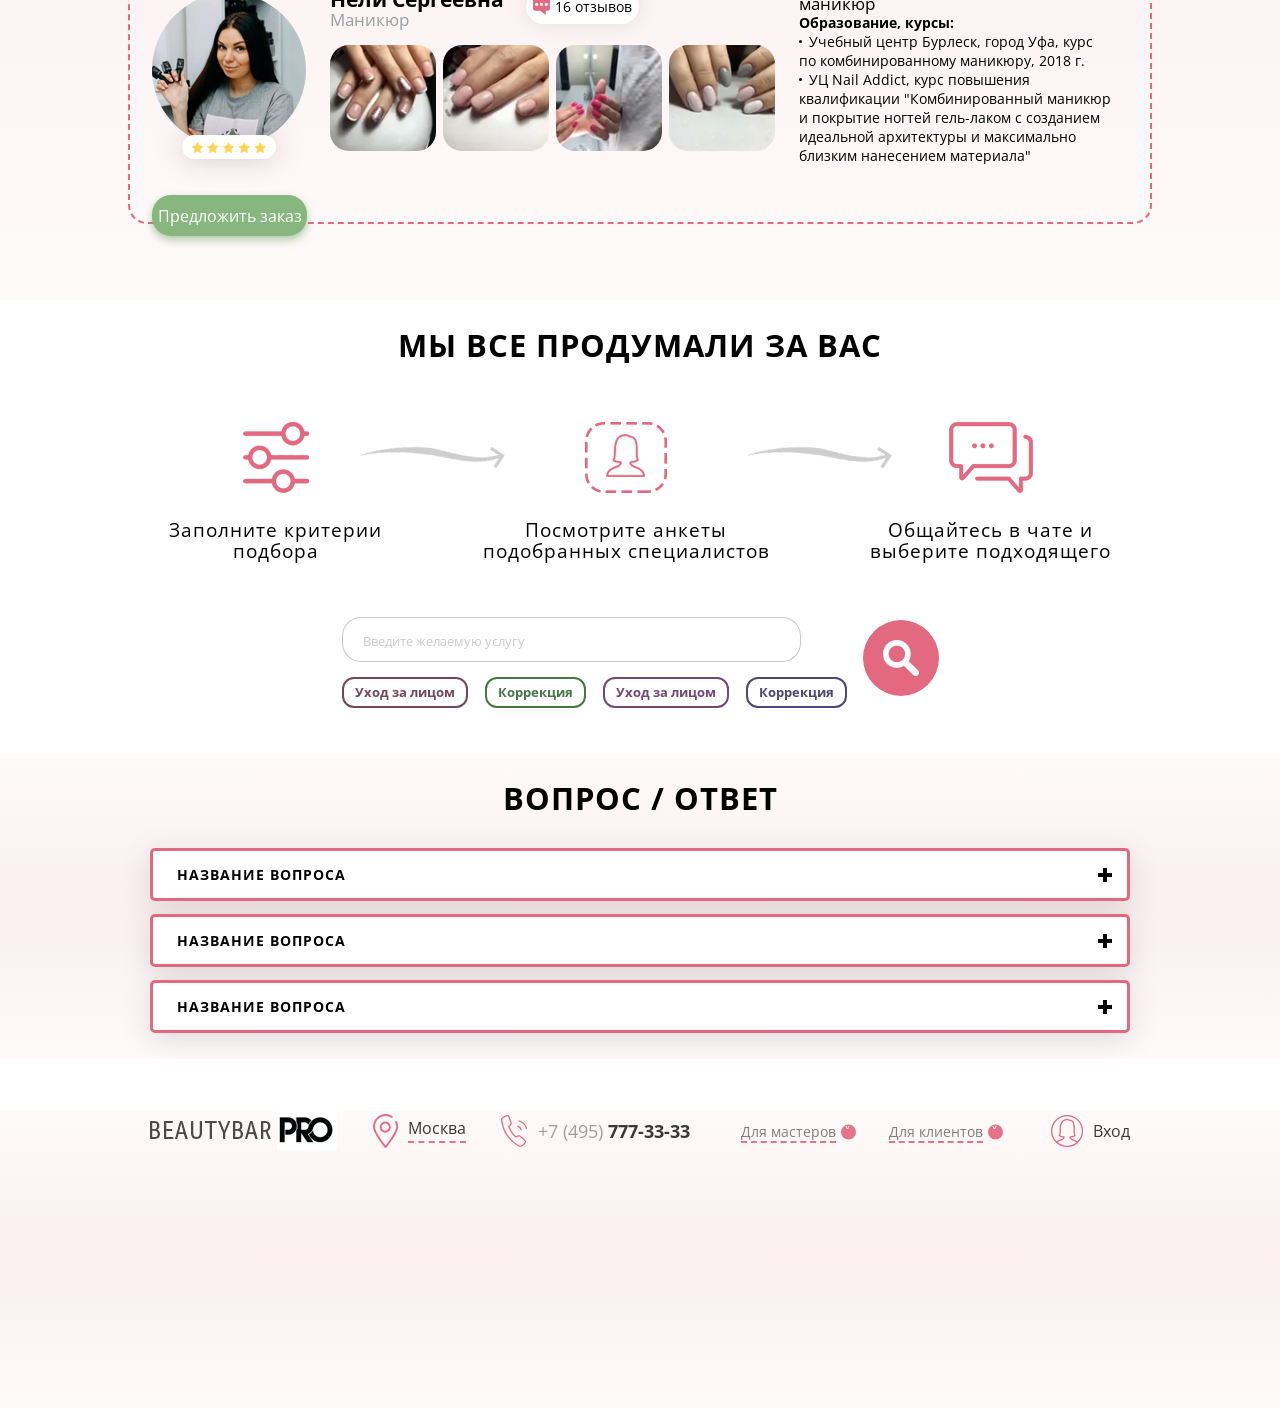
==== commit 220c1eb9: "Add files via upload" ====
--- a/index.html
+++ b/index.html
@@ -14,7 +14,18 @@
 <body>
 	<header class="header">
 		<div class="container">
+			<div class="header__wr-add">
+				<a href="#" class="logo logo-add">
+					<img src="img/logo.svg" alt="">
+				</a>
+				<div class="nav__btn">
+					<span class="nav__btn-line"></span>
+					<span class="nav__btn-line"></span>
+					<span class="nav__btn-line"></span>
+				</div>
+			</div>
 			<div class="header__wr">
+				<p class="header__close">х</p>
 				<a href="#" class="logo">
 					<img src="img/logo.svg" alt="">
 				</a>
@@ -550,7 +561,7 @@
 					<p class="all__item-text">Заполните критерии<br>подбора</p>
 				</div>
 				<div class="all__item">
-					<div class="all__item-img">
+					<div class="all__item-img all__item-img-rotate">
 						<img src="img/all4.svg" alt="">
 					</div>
 				</div>
@@ -561,7 +572,7 @@
 					<p class="all__item-text">Посмотрите анкеты<br>подобранных специалистов</p>
 				</div>
 				<div class="all__item">
-					<div class="all__item-img">
+					<div class="all__item-img all__item-img-rotate">
 						<img src="img/all4.svg" alt="">
 					</div>
 				</div>
@@ -614,7 +625,7 @@
 	<footer class="footer">
 		<div class="container">
 			<div class="footer__wr">
-				<a href="#" class="logo">
+				<a href="#" class="logo logo-add">
 					<img src="img/logo.svg" alt="">
 				</a>
 				<div class="location">
--- a/css/style.css
+++ b/css/style.css
@@ -28,6 +28,35 @@
 	display: flex;
 	align-items: center;
 	justify-content: space-between;
+	position: relative;
+}
+.header__wr-add{
+	display: flex;
+	justify-content: space-between;
+	align-items: center;
+	display: none;
+}
+.header__close{
+	display: none;
+}
+.nav__btn-line{
+	width: 20px;
+	height: 3px;
+	display: block;
+	background: #e47388;
+}
+.nav__btn-line + .nav__btn-line{
+	margin-top: 3px;
+}
+.nav__btn-line:nth-child(2){
+	width: 15px;
+}
+.nav__btn {
+    display: flex;
+    flex-direction: column;
+    align-items: flex-end;
+    max-width: max-content;
+    cursor: pointer;
 }
 .logo {
 }
@@ -767,6 +796,7 @@
 .specialist__foto-title-text {
 	font-size: 14px;
 	line-height: 19px;
+	margin-left: 5px;
 }
 .specialist__foto-img-wr{
 	display: flex;
--- a/css/responsive.css
+++ b/css/responsive.css
@@ -1,2 +1,310 @@
-@media screen and (max-width: 1600px){
-	}+@media screen and (max-width: 1100px){
+	.specialist__wr {
+		padding: 20px;
+		padding-bottom: 45px;
+		padding: 20px 10px 45px 10px;
+		margin-left: 0;
+		margin-right: 0;
+	}
+	.container {
+		padding-left: 15px;
+		padding-right: 15px;
+	}
+	.review__item {
+		max-width: max-content;
+		margin-right: 75px;
+		margin-left: 52px;
+	}
+	.specialist__foto-img-wr {
+		width: 77px;
+		height: 77px;
+	}
+	.review__arrow {
+		left: 0;
+	}
+	.review__arrow-left {
+		left: 0;
+	}
+	.review__arrow-right {
+		right: 0;
+	}
+
+}
+
+@media screen and (max-width: 930px){
+	.review__item {
+		margin: 0 auto;
+	}
+	.header__wr-add{
+		display: flex;
+	}
+	.header {
+		padding-top: 8px;
+		padding-bottom: 8px;
+	}
+	.logo {
+		display: none;
+	}
+	.logo-add{
+		display: block;
+	}
+	.header__wr {
+		display: block;
+		position: absolute;
+		background: #fff;
+		left: auto;
+		right: 0;
+		top: 0;
+		padding: 15px;
+		display: none;
+	}
+	.header__wr-plus{
+		display: block;
+	}
+	.header__wr .location {
+		margin-bottom: 20px;
+	}
+	.header__wr .phone {
+		margin-bottom: 20px;
+	}
+	.header__wr .enter {
+		margin-top: 20px;
+	}
+	.header__close{
+		display: block;
+		position: absolute;
+		top: 10px;
+		right: 10px;
+		cursor: pointer;
+		font-size: 20px;
+		font-weight: 700;
+	}
+	.footer__wr {
+		display: flex;
+		align-items: center;
+		justify-content: space-around;
+		flex-direction: column;
+		height: 270px;
+	}
+	.footer {
+		padding-bottom: 10px;
+	}
+	.master__link {
+		flex-wrap: wrap;
+	}
+	.master__link-wr {
+		margin-top: 20px;
+		margin-right: 20px;
+	}
+	.master .search__box-categoty {
+		padding-right: 0;
+		margin-bottom: 35px;
+	}
+	.mission__wr {
+		display: flex;
+		justify-content: center;
+		flex-wrap: wrap;
+	}
+	.mission__item {
+		display: flex;
+		flex-direction: column;
+		justify-content: center;
+		align-items: center;
+		max-width: 170px;
+		width: 170px;
+		margin-top: 20px;
+	}
+	.mission__title {
+		margin-bottom: 23px;
+	}
+	.mission__next {
+		padding-top: 49px;
+	}
+	.mission .mission__item {
+		max-width: 180px;
+		width: 180px;
+	}
+	.all__wr {
+		display: flex;
+		justify-content: center;
+		flex-direction: column;
+		align-items: center;
+	}
+	.all__item-img-rotate{
+		margin-top: 20px;
+	}
+	.all__item-img-rotate img{
+		transform: rotate(90deg);
+		width: 100%;
+		height: 100%;
+	}
+	.specialist__wr {
+		flex-wrap: wrap;
+	}
+	.specialist__text {
+		max-width: 100%;
+		margin-top: 20px;
+	}
+	.specialist__foto-img-wr {
+		margin-top: 7px;
+		margin-right: 7px;
+	}
+	.specialist__foto-img-wr:last-child{
+		margin-right: 0;
+	}
+	.specialist__foto-img-wr + .specialist__foto-img-wr {
+		margin-left: 0;
+	}
+	.specialist__foto-title {
+		margin-bottom: 9px;
+	}
+}
+
+
+@media screen and (max-width: 640px){
+	.review__item {
+		margin-left: 38px;
+		margin-right: auto;
+	}
+	.master__link {
+		justify-content: flex-start;
+	}
+	.specialist__wr {
+		align-items: flex-start;
+		flex-direction: column;
+	}
+	.specialist__foto {
+		margin-top: 20px;
+	}
+	.specialist__foto-img {
+		display: flex;
+		flex-wrap: wrap;
+	}
+	.specialist__foto-title-title {
+		font-size: 18px;
+	}
+	.specialist__foto-title-wr {
+		margin-right: 15px;
+	}
+	.search {
+		flex-direction: column;
+		align-items: flex-end;
+	}
+	.all-next .search__box-input,
+	.search__box-input {
+		width: 100%;
+	}
+	.all-next .search__box,
+	.search__box {
+		margin-right: 0;
+		width: 100%;
+	}
+	.search__box-categoty {
+		display: flex;
+		justify-content: flex-start;
+		flex-wrap: wrap;
+	}
+	.all-next .search__box-categoty {
+		justify-content: flex-start;
+	}
+	.main__wr {
+		padding: 38px 15px 38px 15px;
+	}
+	.search__btn {
+		width: 65px;
+		height: 65px;
+	}
+	.main__tab-text {
+		font-size: 18px;
+		margin-right: 5px;
+		margin-left: 5px;
+		margin-top: 10px;
+		margin-bottom: 10px;
+	}
+	.main5 {
+		top: -24px;
+		left: 201px;
+		z-index: 9;
+	}
+	.main__tab {
+		padding: 10px 75px;
+		flex-direction: column;
+		padding-top: 38px;
+	}
+	.main__tab-text1 {
+		left: 50%;
+		top: 0;
+		transform: translateX(-50%);
+		margin-left: 0;
+	}
+	.main {
+		padding-top: 100px;
+	}
+}
+
+@media screen and (max-width: 480px){
+	.review__item {
+		margin-left: auto;
+		margin-right: auto;
+	}
+	.review__item-text-text {
+		font-size: 14px;
+		line-height: 15px;
+	}
+	.review__item-text-star {
+		right: auto;
+		left: 0;
+	}
+	.review__item-text-wr {
+		right: -29px;
+		top: -46px;
+		transform: translate(0, 0);
+	}
+	.review__item-text-review {
+		margin-bottom: 0;
+	}
+	.review__item-text-name {
+		line-height: 14px;
+	}
+	.review__item-text-position {
+		line-height: 14px;
+		color: #000000;
+	}
+	.review__title {
+		font-size: 26px;
+		line-height: 26px;
+		margin-bottom: 110px;
+	}
+	.master__title {
+		font-size: 26px;
+		line-height: 26px;
+	}
+	.master__descr {
+		font-size: 20px;
+	}
+	.mission__title {
+		font-size: 26px;
+		line-height: 26px;
+	}
+	.all__title {
+		font-size: 26px;
+		line-height: 26px;
+	}
+	.answer__title {
+		font-size: 26px;
+		line-height: 26px;
+	}
+	.specialist__title {
+		font-size: 26px;
+		line-height: 26px;
+	}
+	.review__arrow-left {
+		top: 65%;
+	}
+	.review__arrow-right {
+		top: 65%;
+	}
+	.main__title {
+		font-size: 28px;
+	}
+}
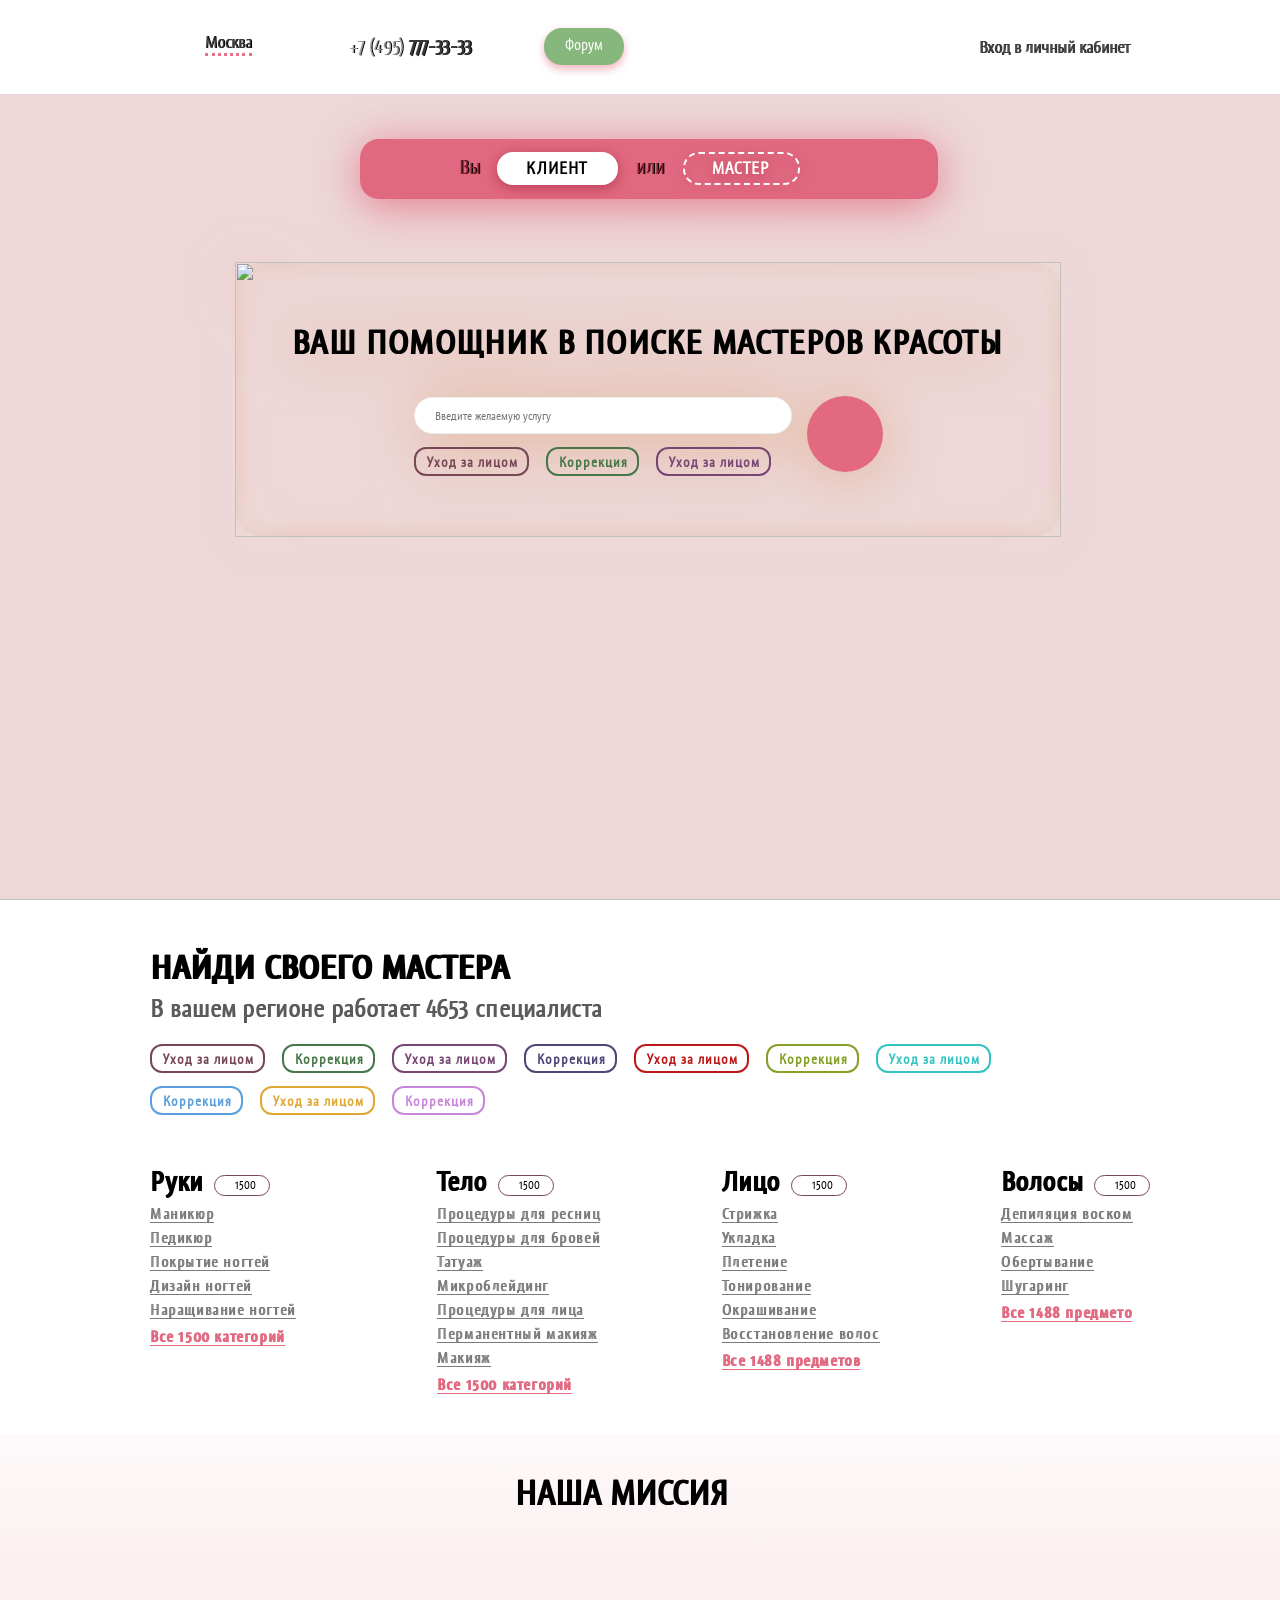
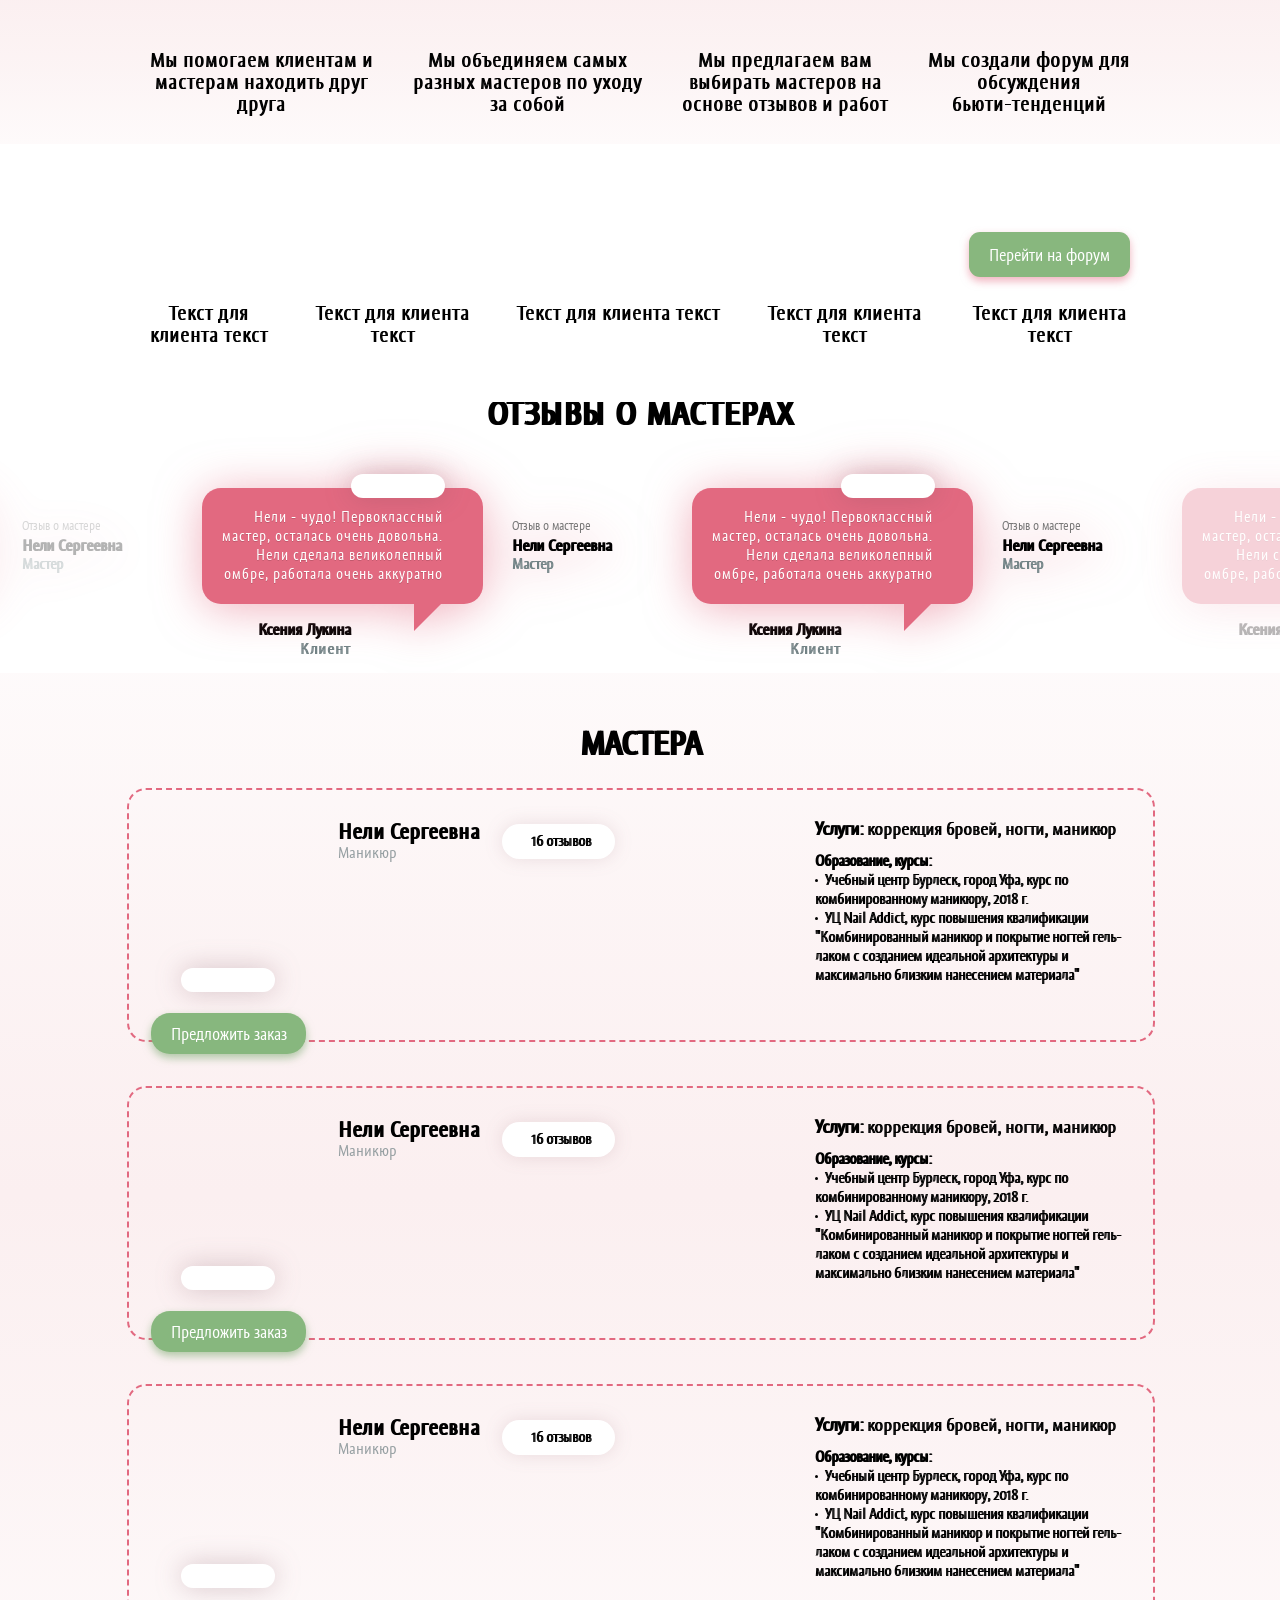
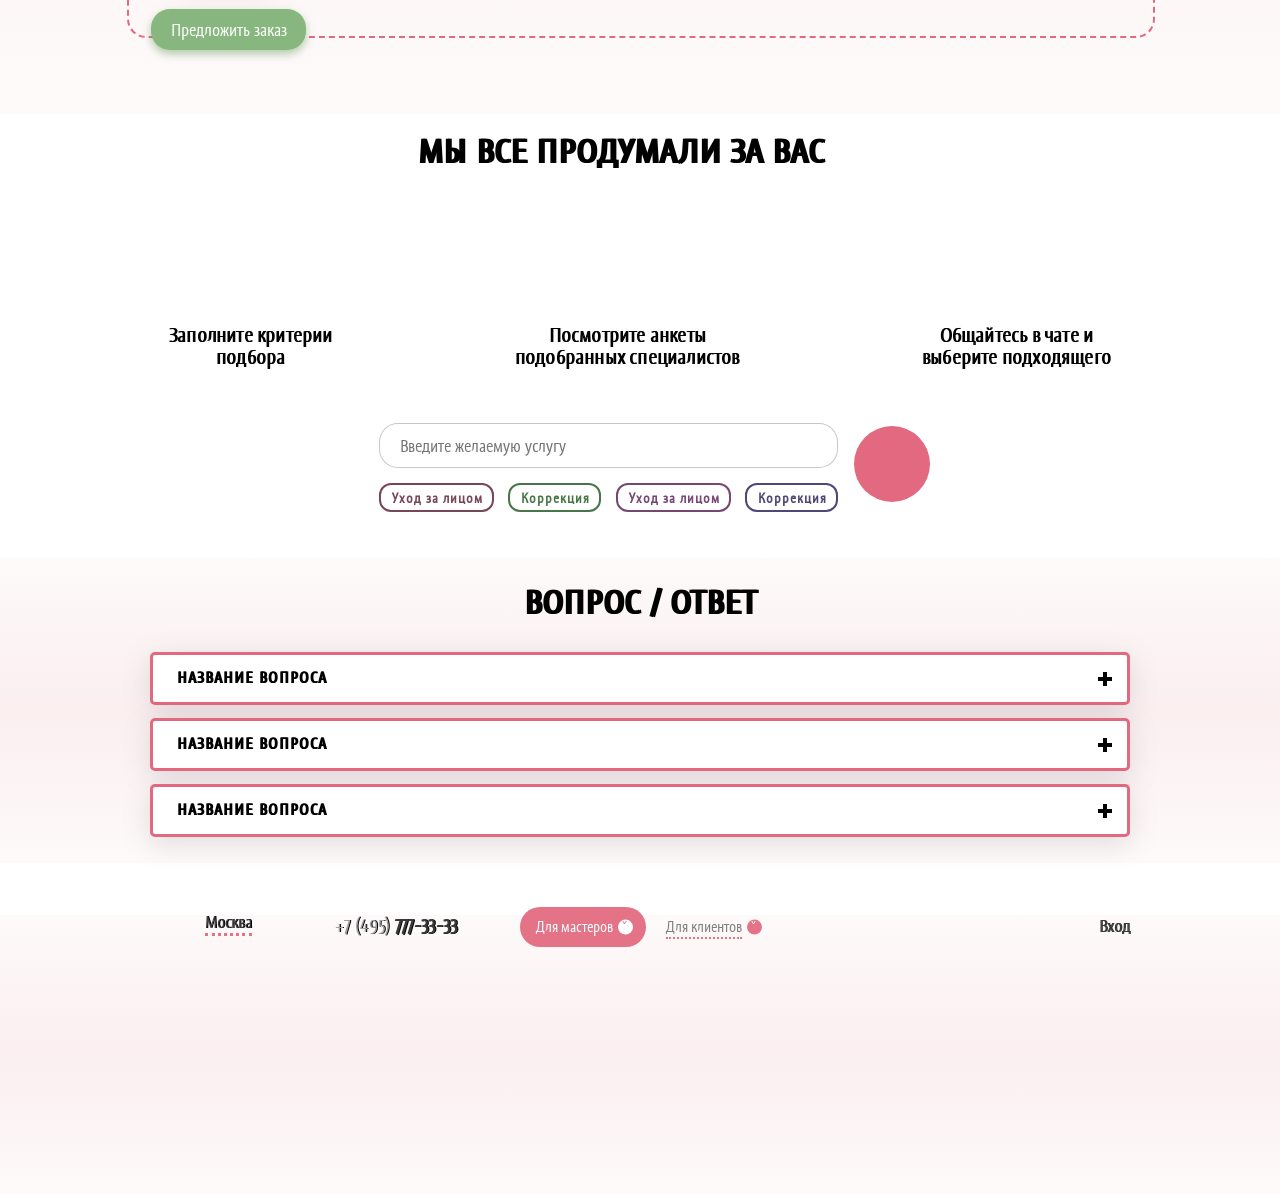
==== commit e43dfa3c: "Add files via upload" ====
--- a/index.html
+++ b/index.html
@@ -6,7 +6,6 @@
 	<title>Мастера</title>
 	<link rel="shortcut icon" href="">
 	<link rel="stylesheet" href="lib/owlcarousel/owl.carousel.min.css">
-	<link href="https://fonts.googleapis.com/css2?family=Open+Sans+Condensed:wght@300;700&display=swap" rel="stylesheet">
 	<link href="css/normalize.css" rel="stylesheet" type="text/css"/>
 	<link href="css/style.css" rel="stylesheet" type="text/css"/>
 	<link href="css/responsive.css" rel="stylesheet" type="text/css"/>
@@ -47,10 +46,8 @@
 		</div>
 	</header>
 	<section class="main">
-		<img class="main__bg" src="img/main-bg.png" alt="">
+		<img class="main__bg" src="img/main-bg-add.png" alt="">
 		<img class="main-img main1" src="img/main1.svg" alt="">
-		<img class="main-img main2" src="img/main2.svg" alt="">
-		<img class="main-img main3" src="img/main3.svg" alt="">
 		<div class="container">
 			<div class="main__tab">
 				<img src="img/main-tab1.svg" alt="" class="main__tab-img main__tab-img1">
@@ -62,9 +59,15 @@
 			</div>
 		</div>
 		<div class="container">
-			<img class="main-img main4" src="img/main4.svg" alt="">
-			<img class="main-img main5" src="img/main5.svg" alt="">
 			<div id="tab1" class="main__wr">
+				<img class="main-img main2" src="img/main2.svg" alt="">
+				<img class="main-img main3" src="img/main3.svg" alt="">
+				<img class="main-img main4" src="img/main4.svg" alt="">
+				<img class="main-img main5" src="img/main5.svg" alt="">
+				<img class="main-img main6" src="img/add1.png" alt="">
+				<img class="main-img main7" src="img/add2.png" alt="">
+				<img class="main-img main8" src="img/add3.png" alt="">
+				<div class="main9"></div>
 				<h1 class="main__title">ваш помощник в поиске мастеров красоты</h1>
 				<div class="search">
 					<div class="search__box">
@@ -81,6 +84,14 @@
 				</div>
 			</div>
 			<div id="tab2" class="main__wr">
+				<img class="main-img main2" src="img/main2.svg" alt="">
+				<img class="main-img main3" src="img/main3.svg" alt="">
+				<img class="main-img main4" src="img/main4.svg" alt="">
+				<img class="main-img main5" src="img/main5.svg" alt="">
+				<img class="main-img main6" src="img/add1.png" alt="">
+				<img class="main-img main7" src="img/add2.png" alt="">
+				<img class="main-img main8" src="img/add3.png" alt="">
+				<div class="main9"></div>
 				<h1 class="main__title">ваш помощник в поиске клиентов</h1>
 				<div class="search">
 					<div class="search__box">
@@ -639,7 +650,7 @@
 				</div>
 				<div class="footer__link">
 					<a href="#" class="footer__link-link">Для мастеров</a>
-					<a href="#" class="footer__link-link">Для клиентов</a>
+					<a href="#" class="footer__link-link footer__link-link-add">Для клиентов</a>
 				</div>
 				<div class="enter">
 					<img src="img/person.svg" alt="">
--- a/css/style.css
+++ b/css/style.css
@@ -1,11 +1,15 @@
+@font-face {
+	font-family: 'graublauweb';         
+	src: url('../fonts/graublauweb-webfont.ttf') format("truetype");
+	font-style: normal;
+}
 body{
-	font-family: 'Open Sans Condensed', sans-serif;
+	font-family: 'graublauweb';
 	font-weight: 400;
 	font-style: normal;
 	font-size: 16px;
 	line-height: 22px;
 	color: #000000;
-
 }
 
 
@@ -20,14 +24,14 @@
 	background: #fff;
 	width: 100%;
 	padding-top: 28px;
-	padding-bottom: 31px;
+	padding-bottom: 29px;
 }
 .container {
 }
 .header__wr {
 	display: flex;
 	align-items: center;
-	justify-content: space-between;
+	justify-content: flex-start;
 	position: relative;
 }
 .header__wr-add{
@@ -52,17 +56,18 @@
 	width: 15px;
 }
 .nav__btn {
-    display: flex;
-    flex-direction: column;
-    align-items: flex-end;
-    max-width: max-content;
-    cursor: pointer;
+	display: flex;
+	flex-direction: column;
+	align-items: flex-end;
+	max-width: max-content;
+	cursor: pointer;
 }
 .logo {
 }
 .location {
 	display: flex;
 	align-items: center;
+	margin-left: 45px;
 }
 .location__city {
 	font-size: 16px;
@@ -70,9 +75,11 @@
 	line-height: 19px;
 	color: #393939;
 	margin-left: 10px;
-	padding-bottom: 3px;
-	border-bottom: 2px dashed #e47388;
+	padding-bottom: 1px;
+	border-bottom: 3px dotted #e47388;
 	cursor: pointer;
+	text-shadow: 1px 0px #000;
+	margin-top: -4px;
 }
 .location__city:hover{
 	color: #e47388;
@@ -82,14 +89,16 @@
 .phone {
 	display: flex;
 	align-items: center;
+	margin-left: 86px;
 }
 .phone__link {
 	font-size: 18px;
 	font-weight: 700;
-	letter-spacing: 0px;
+	letter-spacing: 0.3px;
 	line-height: 18px;
 	color: #393939;
 	margin-left: 11px;
+	text-shadow: 1px 0 black;
 }
 .phone__link span{
 	font-weight: 400;
@@ -103,10 +112,11 @@
 	font-size: 14px;
 	color: #ffffff;
 	line-height: 16px;
-	padding: 11px 22px;
+	padding: 9px 21px 12px 21px;
 	border-radius: 18px;
 	filter: drop-shadow(0px 4px 4.5px rgba(226,105,128,0.52));
 	background-color: #88b77e;
+	margin-left: 73px;
 }
 .forum-link:hover{
 	background: #e47388;
@@ -114,12 +124,15 @@
 .enter {
 	display: flex;
 	align-items: center;
+	margin-left: auto;
 }
 .enter-link {
 	font-size: 16px;
-	line-height: 16px;
+	line-height: 18px;
 	color: #393939;
 	margin-left: 10px;
+	letter-spacing: 0px;
+	text-shadow: 1px 0 #393939;
 }
 .enter-link:hover{
 	color: #e47388;
@@ -132,7 +145,8 @@
 	background-color: #edd7d8;
 	height: 100vh;
 	position: relative;
-	padding-top: 138px;
+	padding-top: 139px;
+	overflow: hidden;
 }
 .main__bg {
 	position: absolute;
@@ -149,22 +163,52 @@
 	right: 23px;
 	top: 80px;
 }
-.main2{
-	right: 470px;
-	bottom: -32px;
-}
-.main3{
-	right: 42px;
-	bottom: -53px;
-}
-.main4{
-	top: -35px;
-	right: 250px;
-}
-.main5{
-	top: -24px;
-	left: 253px;
+.main2 {
+	right: 30.5%;
+	bottom: -232px;
+}
+.main3 {
+	right: -21.5%;
+	bottom: -257px;
+}
+.main4 {
+	top: -43px;
+	right: 19%;
+}
+.main5 {
+	top: -30px;
+	left: 22%;
 	z-index: 9;
+}
+.main6{
+	top: 0;
+	left: 0;
+	width: 100%;
+	height: 100%;
+	z-index: 3;
+}
+.main7 {
+	top: -114px;
+	left: -113px;
+	z-index: 2;
+}
+.main8 {
+	top: 133px;
+	left: -143px;
+	z-index: 2;
+}
+.main9 {
+    border-radius: 30px;
+    position: absolute;
+    top: 0;
+    left: 0;
+    width: 100%;
+    height: 100%;
+    z-index: 3;
+    background: linear-gradient(90deg, rgb(0 255 175 / 57%), rgb(0 255 175 / 15%), rgb(0 255 175 / 2%), rgb(0 255 175 / 15%), rgb(0 255 175 / 57%));
+    backdrop-filter: blur(10px);
+    filter: drop-shadow(0px 4px 28.5px rgba(204,113,15,0.33));
+    display: none;
 }
 .container {
 	max-width: 980px;
@@ -175,39 +219,51 @@
 	display: flex;
 	justify-content: center;
 }
+.main .container + .container{
+	display: block;
+}
 .main__wr {
-	background: linear-gradient(90deg, rgb(7 191 133 / 10%), rgb(7 191 133 / 2%), rgb(7 191 133 / 10%));
+	/* background: linear-gradient(90deg, rgb(7 191 133 / 10%), rgb(7 191 133 / 2%), rgb(7 191 133 / 10%)); */
 	backdrop-filter: blur(10px);
 	filter: drop-shadow(0px 4px 28.5px rgba(204,113,15,0.33));
-	padding: 70px 55px 58px 55px;
+	padding: 65px 10px 48px 9px;
 	border-radius: 30px;
 	position: relative;
 	z-index: 5;
+	max-width: 826px;
+	margin: 0 auto;
+	left: 8px;
 }
 .main__title {
 	font-size: 31px;
-	letter-spacing: 1px;
+	letter-spacing: 2.2px;
 	line-height: 1;
 	color: #000000;
 	font-weight: bold;
 	text-align: center;
 	text-transform: uppercase;
-	margin-bottom: 36px;
+	margin-bottom: 35px;
+	position: relative;
+	z-index: 5;
+	text-shadow: 1px 0px #000;
 }
 .search {
 	display: flex;
-	justify-content: center;
+	/* justify-content: center; */
+	position: relative;
+	z-index: 5;
+	padding-left: 170px;
 }
 .search__box {
-	margin-right: 13px;
+	margin-right: 15px;
 }
 .search__box-input {
-	font-family: 'Open Sans Condensed', sans-serif;
+	font-family: 'graublauweb';
 	border-radius: 19px;
-	background-color: #ffffff;
+	background-color: #fff;
 	border: 1px solid rgba(0,0,0,0.07);
-	width: 381px;
-	padding: 13px 21px 8px 20px;
+	width: 378px;
+	padding: 10px 11px 9px 20px;
 	font-size: 11px;
 	letter-spacing: 0px;
 	line-height: 1;
@@ -215,112 +271,113 @@
 	margin-bottom: 13px;
 	margin-top: 4px;
 }
-.search__box-input::placeholder {
-	font-size: 13px;
-	letter-spacing: 0px;
-	line-height: 1;
-	color: #cbcbcb;
-}
-.search__box-categoty {
-	display: flex;
-}
-.box-categoty__item {
-	font-size: 13px;
-	letter-spacing: 0px;
-	border-radius: 12px;
-	max-width: max-content;
-	font-weight: 700;
-	margin-right: 17px;
-	padding: 7px 11px 7px 11px;
-	line-height: 1;
-	cursor: pointer;
-	margin-bottom: 13px;
-}
-.box-categoty__item1 {
-	color: #774756;
-	border: 2px solid #774756;
-}
-.box-categoty__item2 {
-	color: #477748;
-	border: 2px solid #477748;
-}
-.box-categoty__item3 {
-	color: #774774;
-	border: 2px solid #774774;
-}
-.box-categoty__item4 {
-	color: #4e4777;
-	border: 2px solid #4e4777;
-}
-.box-categoty__item5 {
-	color: #be1919;
-	border: 2px solid #be1919;
-}
-.box-categoty__item6 {
-	color: #85a028;
-	border: 2px solid #85a028;
-}
-.box-categoty__item7 {
-	color: #33c4c2;
-	border: 2px solid #33c4c2;
-}
-.box-categoty__item8 {
-	color: #5c9edc;
-	border: 2px solid #5c9edc;
-}
-.box-categoty__item9 {
-	color: #dfa833;
-	border: 2px solid #dfa833;
-}
-.box-categoty__item10 {
-	color: #c886d9;
-	border: 2px solid #c886d9;
-}
-.box-categoty__item1:hover {
-	color: #fff;
-	background: #774756;
-}
-.box-categoty__item2:hover {
-	color: #fff;
-	background: #477748;
-}
-.box-categoty__item3:hover {
-	color: #fff;
-	background: #774774;
-}
-.box-categoty__item4:hover {
-	color: #fff;
-	background: #4e4777;
-}
-.box-categoty__item5:hover {
-	color: #fff;
-	background: #be1919;
-}
-.box-categoty__item6:hover {
-	color: #fff;
-	background: #85a028;
-}
-.box-categoty__item7:hover {
-	color: #fff;
-	background: #33c4c2;
-}
-.box-categoty__item8:hover {
-	color: #fff;
-	background: #5c9edc;
-}
-.box-categoty__item9:hover {
-	color: #fff;
-	background: #dfa833;
-}
-.box-categoty__item10:hover {
-	color: #fff;
-	background: #c886d9;
-}
 .search__btn {
 	width: 76px;
 	height: 76px;
 	border-radius: 38px;
 	background-color: #e26980;
+	margin-top: 3px;
+}
+.search__box-categoty {
+	display: flex;
+}
+.box-categoty__item {
+	font-size: 13px;
+	letter-spacing: 1px;
+	border-radius: 12px;
+	max-width: max-content;
+	font-weight: 700;
+	margin-right: 17px;
+	padding: 7px 9px 5px 11px;
+	line-height: 1;
+	cursor: pointer;
+	margin-bottom: 13px;
+}
+.box-categoty__item1 {
+	color: #774756;
+	border: 2px solid #774756;
+}
+.box-categoty__item2 {
+	color: #477748;
+	border: 2px solid #477748;
+}
+.box-categoty__item3 {
+	color: #774774;
+	border: 2px solid #774774;
+}
+.box-categoty__item4 {
+	color: #4e4777;
+	border: 2px solid #4e4777;
+}
+.box-categoty__item5 {
+	color: #be1919;
+	border: 2px solid #be1919;
+}
+.box-categoty__item6 {
+	color: #85a028;
+	border: 2px solid #85a028;
+}
+.box-categoty__item7 {
+	color: #33c4c2;
+	border: 2px solid #33c4c2;
+}
+.box-categoty__item8 {
+	color: #5c9edc;
+	border: 2px solid #5c9edc;
+}
+.box-categoty__item9 {
+	color: #dfa833;
+	border: 2px solid #dfa833;
+}
+.box-categoty__item10 {
+	color: #c886d9;
+	border: 2px solid #c886d9;
+}
+.box-categoty__item1:hover {
+	color: #fff;
+	background: #774756;
+}
+.box-categoty__item2:hover {
+	color: #fff;
+	background: #477748;
+}
+.box-categoty__item3:hover {
+	color: #fff;
+	background: #774774;
+}
+.box-categoty__item4:hover {
+	color: #fff;
+	background: #4e4777;
+}
+.box-categoty__item5:hover {
+	color: #fff;
+	background: #be1919;
+}
+.box-categoty__item6:hover {
+	color: #fff;
+	background: #85a028;
+}
+.box-categoty__item7:hover {
+	color: #fff;
+	background: #33c4c2;
+}
+.box-categoty__item8:hover {
+	color: #fff;
+	background: #5c9edc;
+}
+.box-categoty__item9:hover {
+	color: #fff;
+	background: #dfa833;
+}
+.box-categoty__item10:hover {
+	color: #fff;
+	background: #c886d9;
+}
+.search__btn {
+	width: 76px;
+	height: 76px;
+	border-radius: 38px;
+	background-color: #e26980;
 }
 .search__btn:hover{
 	transform: scale(1.01);
@@ -328,34 +385,35 @@
 
 .main__tab {
 	position: relative;
-	padding: 15px 135px;
+	padding: 13px 142px 14px 137px;
 	border-radius: 19px;
 	filter: drop-shadow(0px 7px 21.5px rgba(226,105,128,0.81));
 	background-color: #e1697f;
 	z-index: 99;
 	display: flex;
-	align-items: center;
-	justify-content: center;
-	margin-bottom: 56px;
+	margin-bottom: 63px;
 	z-index: 5;
+	margin-left: 18px;
+	width: 578px;
 }
 .main__tab-img {
 	position: absolute;
 }
 .main__tab-img1 {
-	left: 0;
+	left: 4px;
 	top: -23px;
 }
 .main__tab-img2 {
-	right: 0;
-	bottom: -23px;
+	right: 11px;
+	bottom: -27px;
 }
 .main__tab-text {
 	font-size: 19px;
-	line-height: 19px;
+	line-height: 31px;
 	color: #862134;
 	margin-right: 18px;
 	margin-left: 18px;
+	text-shadow: 1px 0 #000;
 }
 .main__tab-text1 {
 	position: absolute;
@@ -363,27 +421,27 @@
 	left: 99px;
 }
 .main__tab-link {
-	font-size: 14px;
+	font-size: 16px;
 	letter-spacing: 1px;
-	line-height: 14px;
-	color: #000000;
+	line-height: 13px;
+	color: #fff;
 	font-weight: bold;
 	border-radius: 16px;
 	filter: drop-shadow(0px 3px 6.5px rgba(175,52,76,0.81));
-	background-color: #ffffff;
+	background-color: transparent;
 	text-transform: uppercase;
-	padding: 8px 32px 6px 31px;
+	padding: 8px 29px 8px 27px;
+	border: 2px dashed #fff;
+}
+.main__tab-link:hover{
+	background: #fff;
 	border: 2px solid #fff;
-}
-.main__tab-link:hover{
-	background: transparent;
-	border: 2px dashed #fff;
-	color: #fff;
+	color: #000;
 }
 .active__tab{
-	background: transparent;
-	border: 2px dashed #fff;
-	color: #fff;
+	background: #fff;
+	border: 2px solid #fff;
+	color: #000;
 }
 
 /*===мастера====*/
@@ -397,22 +455,24 @@
 .master__title {
 	font-size: 31px;
 	line-height: 37px;
-	letter-spacing: 1px;
+	letter-spacing: 2px;
 	color: #000000;
 	font-weight: bold;
 	text-transform: uppercase;
-	margin-bottom: 14px;
+	margin-bottom: 12px;
+	text-shadow: 2px 0 #000;
 }
 .master__descr {
 	font-size: 24px;
-	letter-spacing: 0px;
+	letter-spacing: .3px;
 	color: #5b5b5b;
-	margin-bottom: 19px;
+	margin-bottom: 24px;
+	text-shadow: 1px 0 #5b5b5b;
 }
 .master .search__box-categoty {
 	flex-wrap: wrap;
 	padding-right: 100px;
-	margin-bottom: 55px;
+	margin-bottom: 42px;
 }
 .master__link {
 	display: flex;
@@ -422,17 +482,21 @@
 	display: flex;
 	flex-direction: column;
 }
+.master__link-wr + .master__link-wr {
+	margin-right: -20px;
+}
 .master__link-title {
 	display: flex;
 	align-items: center;
 	margin-bottom: 5px;
 }
 .master__link-title-title {
-	font-size: 24px;
+	font-size: 25px;
 	letter-spacing: 1px;
 	line-height: 24px;
 	color: #000000;
 	font-weight: bold;
+	text-shadow: 1px 0 #000;
 }
 .master__link-title-img {
 	display: flex;
@@ -453,42 +517,48 @@
 	margin-left: 7px;
 }
 .master__link-link {
-	font-size: 16px;
+	font-size: 14px;
 	line-height: 16px;
 	color: #7a7a7a;
 	border-bottom: 1px solid #7a7a7a;
 	max-width: max-content;
-	margin-top: 6px;
+	margin-top: 7px;
+	letter-spacing: 1.6px;
+	text-shadow: 1px 0 #7a7a7a;
 }
 .master__link-link:hover{
 	color: #e26980;
 	border-bottom: 1px solid #e26980;
+	text-shadow: 1px 0 #e26980;
 }
 .master__link-link-all {
 	font-weight: 700;
 	color: #e26980;
 	border-bottom: 1px solid #e26980;
 	margin-top: 10px;
+	text-shadow: 1px 0 #e26980;
 }
 
 /*===миссия===*/
 
 .mission {
-	padding-top: 49px;
+	padding-top: 43px;
 	padding-bottom: 29px;
 	background: linear-gradient(0deg, rgb(251 239 240 / 30%), rgb(251 239 240 / 70%), #fbeff0, rgb(251 239 240 / 70%), rgb(251 239 240 / 30%));
 }
 .container {
 }
 .mission__title {
-	font-size: 31px;
+	font-size: 32px;
 	letter-spacing: 1px;
-	line-height: 31px;
+	line-height: 34px;
 	color: #000000;
 	font-weight: bold;
-	margin-bottom: 43px;
+	margin-bottom: 30px;
 	text-transform: uppercase;
 	text-align: center;
+	text-shadow: 1px 0 #000;
+	margin-left: -37px;
 }
 .mission__wr {
 	display: flex;
@@ -507,15 +577,16 @@
 	display: flex;
 	align-items: flex-end;
 	justify-content: center;
-	margin-bottom: 22px;
+	margin-bottom: 18px;
 }
 .mission__item-text {
 	text-align: center;
 	font-size: 19px;
-	line-height: 21px;
-	letter-spacing: 0px;
+	line-height: 22px;
+	letter-spacing: 1px;
 	color: #000000;
 	font-weight: 500;
+	text-shadow: 1px 0 #000;
 }
 .mission__next .mission__item {
 	justify-content: flex-start;
@@ -526,7 +597,7 @@
 .mission__next .mission__item-img {
 	width: 83px;
 	height: 80px;
-	margin-bottom: 17px;
+	margin-bottom: 12px;
 }
 .mission__item-link{
 	font-size: 16px;
@@ -542,8 +613,8 @@
 	transform: scale(1.01);
 	background-color: #e26980;
 }
-.mission__next{
-	padding-top: 69px;
+.mission__next {
+	padding-top: 66px;
 	padding-bottom: 56px;
 }
 
@@ -555,18 +626,19 @@
 }
 .review__title {
 	font-size: 31px;
-	line-height: 31px;
-	letter-spacing: 1px;
-	font-weight: bold;
+	line-height: 23px;
+	letter-spacing: 2.3px;
+	font-weight: 700;
 	text-align: center;
-	margin-bottom: 45px;
+	margin-bottom: 63px;
 	text-transform: uppercase;
+	text-shadow: 2px 0 #000;
 }
 .review__wr {
 }
 .review__item {
 	max-width: max-content;
-	margin-right: 185px;
+	margin-right: 110px;
 	margin-left: 52px;
 }
 
@@ -574,19 +646,18 @@
 	filter: drop-shadow(0px 4px 23px rgba(226,105,128,0.52));
 	background: #e26980;
 	padding: 20px 40px 20px 20px;
-	max-width: max-content;
-	border-radius: 30px;
-}
-.review__item-text::before{
+	/*max-width: max-content;*/
+	border-radius: 19px;
+}
+.review__item-text::before {
 	content: "";
 	position: absolute;
-	width: 20px;
-	height: 24px;
-	border-top: 24px solid #e26980;
-	border-right: 20px solid transparent;
-	bottom: -23px;
-	right: 40px;
-
+	width: 28px;
+	height: 49px;
+	border-top: 28px solid #e26980;
+	border-right: 28px solid transparent;
+	bottom: -48px;
+	right: 41px;
 }
 .review__item-text-star {
 	width: 94px;
@@ -598,23 +669,25 @@
 	justify-content: center;
 	align-items: center;
 	position: absolute;
-	top: -12px;
-	right: 34px;
+	top: -14px;
+	right: 38px;
 }
 .review__item-text-text {
-	font-size: 16px;
-	letter-spacing: 0px;
+	font-size: 14px;
+	letter-spacing: 1px;
 	color: #ffffff;
 	text-align: right;
 	filter: drop-shadow(0px 1px 0px rgba(0,0,0,0.15));
 	position: relative;
 	line-height: 19px;
+	text-shadow: px 0 #fff;
+	white-space: pre;
 }
 .review__item-text-wr {
 	display: flex;
 	align-items: center;
 	position: absolute;
-	right: 0;
+	right: 3px;
 	top: 50%;
 	transform: translate(calc(100% - 25px), -50%);
 }
@@ -624,19 +697,22 @@
 .review__item-text-review {
 	font-size: 12px;
 	line-height: 13px;
-	margin-bottom: 5px;
+	margin-bottom: 4px;
 	color: #787878;
+	letter-spacing: 0px;
 }
 .review__item-text-name {
-	font-size: 14px;
+	font-size: 15px;
 	line-height: 19px;
 	color: #000000;
 	font-weight: bold;
+	text-shadow: 1px 0 #000;
 }
 .review__item-text-position {
 	font-size: 14px;
 	line-height: 19px;
 	color: #728386;
+	text-shadow: 1px 0 #728386;
 }
 .review__item-text-img,
 .review__item-client-img{
@@ -657,22 +733,25 @@
 	align-items: center;
 	justify-content: center;
 	margin-top: 9px;
-	margin-right: 38px;
+	margin-right: 19px;
 }
 .review__item-client-wr {
 	margin-right: 6px;
 	text-align: right;
 }
 .review__item-client-name {
-	font-size: 14px;
+	font-size: 15px;
 	line-height: 19px;
 	color: #000000;
 	font-weight: bold;
+	text-shadow: 1px 0 #000;
 }
 .review__item-client-position {
-	font-size: 14px;
+	font-size: 15px;
 	line-height: 19px;
 	color: #728386;
+	letter-spacing: 1px;
+	text-shadow: 1px 0 #728386;
 }
 .review .owl-stage-outer {
 	overflow: visible;
@@ -709,32 +788,33 @@
 /*===специалисты==*/
 
 .specialist {
-	padding-top: 58px;
+	padding-top: 50px;
 	padding-bottom: 76px;
 	background: linear-gradient(0deg, rgb(251 239 240 / 30%), rgb(251 239 240 / 70%), #fbeff0, rgb(251 239 240 / 70%), rgb(251 239 240 / 30%));
 }
 .specialist__title {
 	font-size: 31px;
-	line-height: 31px;
+	line-height: 41px;
 	letter-spacing: 1px;
 	font-weight: bold;
 	text-align: center;
-	margin-bottom: 32px;
+	margin-bottom: 24px;
 	text-transform: uppercase;
+	text-shadow: 2px 0 #000;
 }
 .specialist__wr {
 	border-radius: 19px;
 	border: 2.07px dashed #e26980;
-	padding: 34px 38px 57px 22px;
-	margin-left: -22px;
-	margin-right: -22px;
+	padding: 30px 25px 55px 22px;
+	margin-left: -23px;
+	margin-right: -25px;
 	display: flex;
 	justify-content: space-between;
 	align-items: center;
 	position: relative;
 }
-.specialist__wr + .specialist__wr{
-	margin-top: 39px;
+.specialist__wr + .specialist__wr {
+	margin-top: 44px;
 }
 .specialist__person {
 	position: relative;
@@ -774,12 +854,14 @@
 	margin-right: 22px;
 }
 .specialist__foto-title-title {
-	font-size: 21px;
+	font-size: 20px;
 	line-height: 21px;
 	font-weight: bold;
+	letter-spacing: 1px;
+	text-shadow: 1px 0 #000;
 }
 .specialist__foto-title-position {
-	font-size: 17px;
+	font-size: 15px;
 	line-height: 19px;
 	color: #97a0a3;
 }
@@ -791,12 +873,14 @@
 	background-color: #ffffff;
 	display: flex;
 	align-items: center;
+	margin-top: 2px;
 	justify-content: center;
 }
 .specialist__foto-title-text {
 	font-size: 14px;
 	line-height: 19px;
 	margin-left: 5px;
+	text-shadow: 1px 0 #000;
 }
 .specialist__foto-img-wr{
 	display: flex;
@@ -819,6 +903,8 @@
 .specialist__text-title {
 	font-size: 17px;
 	line-height: 19px;
+	margin-bottom: 13px;
+	text-shadow: 1px 0 #000;
 }
 .specialist__text-title span{
 	font-weight: bold;
@@ -827,6 +913,8 @@
 	font-size: 14px;
 	line-height: 19px;
 	font-weight: bold;
+	letter-spacing: 0.01px;
+	text-shadow: 1px 0 #000;
 }
 .specialist__text-descr span{
 	display: block;
@@ -867,7 +955,7 @@
 /*===продумали===*/
 
 .all {
-	padding-top: 30px;
+	padding-top: 22px;
 	padding-bottom: 55px;
 }
 .all .container {
@@ -877,11 +965,13 @@
 .all__title {
 	font-size: 31px;
 	line-height: 31px;
-	letter-spacing: 1px;
+	letter-spacing: 2px;
 	font-weight: bold;
 	text-align: center;
 	text-transform: uppercase;
-	margin-bottom: 60px;
+	margin-bottom: 58px;
+	text-shadow: 2px 0 #000;
+	margin-left: -38px;
 }
 .all__wr {
 	display: flex;
@@ -902,15 +992,23 @@
 }
 .all__item-text {
 	font-size: 19px;
-	letter-spacing: 1px;
+	letter-spacing: 0.2px;
 	text-align: center;
-	line-height: 21px;
+	line-height: 22px;
+	text-shadow: 1px 0 #000;
+}
+.all-next .search {
+	display: flex;
+	justify-content: center;
+	position: relative;
+	z-index: 5;
+	padding-left: 29px;
 }
 .all-next{
 	padding-bottom: 33px;
 }
 .all-next .search__box-input {
-	font-family: 'Open Sans Condensed', sans-serif;
+	font-family: 'graublauweb';
 	width: 459px;
 	height: 45px;
 	border-radius: 19px;
@@ -924,6 +1022,9 @@
 	margin-top: 0;
 	margin-bottom: 15px;
 }
+.all-next .box-categoty__item{
+	margin-right: 8px;
+}
 .all-next .search__box-categoty{
 	justify-content: space-between;
 }
@@ -931,7 +1032,7 @@
 	margin-right: 0;
 }
 .all-next .search__box {
-    margin-right: 16px;
+	margin-right: 16px;
 }
 .all-next .search__btn {
 	margin-top: 3px;
@@ -947,11 +1048,12 @@
 .answer__title {
 	font-size: 31px;
 	line-height: 31px;
-	letter-spacing: 1px;
+	letter-spacing: 2px;
 	font-weight: bold;
 	text-align: center;
 	margin-bottom: 34px;
 	text-transform: uppercase;
+	text-shadow: 2px 0 #000;
 }
 .answer__wr {
 }
@@ -967,12 +1069,13 @@
 .answer__item-qw {
 	font-size: 14px;
 	line-height: 15px;
-	letter-spacing: 1px;
+	letter-spacing: 2px;
 	font-weight: bold;
 	text-transform: uppercase;
 	padding: 16px 24px 16px 24px;
 	position: relative;
 	cursor: pointer;
+	text-shadow: 1px 0 #000;
 }
 .answer__item-qw::before{
 	content: "";
@@ -1026,24 +1129,69 @@
 	justify-content: space-between;
 }
 .footer__link {
+	margin-left: 63px;
+}
+.footer .phone {
+	display: flex;
+	align-items: center;
+	margin-left: 72px;
 }
 .footer__link-link {
+	color: #fff;
+	font-size: 14px;
+	line-height: 14px;
+	padding: 10px 33px 10px 16px;
+	border-radius: 21px;
+	position: relative;
+	background: #e47388;
+}
+.footer__link-link::before{
+	content: "";
+	position: absolute;
+	left: 16px;
+	right: 33px;
+	bottom: 8px;
+	border-bottom: 2px dotted #e47388;
+}
+.footer__link-link::after{
+	content: "\02C5";
+	position: absolute;
+	width: 15px;
+	height: 15px;
+	right: 13px;
+	top: 50%;
+	transform: translateY(-50%);
+	border-radius: 50%;
+	background: #fff;
+	color:  #e47388;
+	padding-left: 3px;
+}
+.footer__link-link:hover {
+	color: #7f7f7f;
+	background: transparent;
+}
+.footer__link-link:hover:after {
+	color: #fff;
+	background: #e47388;
+}
+.footer__link-link-add {
 	color: #7f7f7f;
 	font-size: 14px;
 	line-height: 14px;
 	padding: 10px 33px 10px 16px;
 	border-radius: 21px;
 	position: relative;
-}
-.footer__link-link::before{
+	background: transparent;
+}
+.footer__link-link-add::before{
 	content: "";
 	position: absolute;
 	left: 16px;
 	right: 33px;
 	bottom: 8px;
-	border-bottom: 2px dashed #e47388;
-}
-.footer__link-link::after{
+	border-bottom: 2px dotted #e47388;
+}
+.footer__link-link-add::after{
 	content: "\02C5";
 	position: absolute;
 	width: 15px;
@@ -1056,14 +1204,92 @@
 	color:  #fff;
 	padding-left: 3px;
 }
-.footer__link-link:hover {
+.footer__link-link-add:hover {
 	color: #fff;
 	background: #e47388;
 }
-.footer__link-link:hover:after {
+.footer__link-link-add:hover:after {
 	color: #e47388;
 	background: #fff;
 }
-.footer__link-link:hover:before {
-	display: none;
-}+
+.main__tab{
+	animation: main__tab 1s ease;
+}
+.main__wr {
+	animation: main__wr 1s ease;
+}
+.main__wr + .main__wr{
+	animation: main__wr1 1s ease;
+}
+@keyframes main__wr {
+	0%{
+		opacity: 0;
+		transform: translate(-100px,-100px);
+	}
+	100%{
+		opacity: 1;
+		transform: translate(0, 0);
+	}
+}
+@keyframes main__wr1 {
+	0%{
+		opacity: 0;
+		transform: translate(100px,-100px);
+	}
+	100%{
+		opacity: 1;
+		transform: translate(0, 0);
+	}
+}
+@keyframes main__tab {
+	0%{
+		opacity: 0;
+		transform: translate(0,-100px);
+	}
+	100%{
+		opacity: 1;
+		transform: translate(0, 0);
+	}
+}
+
+.main1{
+	animation: main1 2s ease;
+}
+.main2{
+	animation: main2 2s ease;
+}
+.main3{
+	animation: main3 2s ease;
+}
+
+@keyframes main1 {
+	0%{
+		opacity: 0;
+		transform: translate(100px, 0);
+	}
+	100%{
+		opacity: 1;
+		transform: translate(0, 0);
+	}
+}
+@keyframes main2 {
+	0%{
+		opacity: 0;
+		transform: translate(0, 200px);
+	}
+	100%{
+		opacity: 1;
+		transform: translate(0, 0);
+	}
+}
+@keyframes main3 {
+	0%{
+		opacity: 0;
+		transform: translate(0, 200px);
+	}
+	100%{
+		opacity: 1;
+		transform: translate(0, 0);
+	}
+}
--- a/css/responsive.css
+++ b/css/responsive.css
@@ -1,4 +1,33 @@
 @media screen and (max-width: 1100px){
+	.header__wr {
+		display: flex;
+		align-items: center;
+		justify-content: space-between;
+		position: relative;
+	}
+	.location {
+		margin-left: 0;
+	}
+	.phone {
+		margin-left: 0;
+	}
+	.forum-link {
+		margin-left: 0;
+	}
+	.enter {
+		margin-left: 0;
+	}
+	.footer__link {
+		margin-left: 0;
+	}
+	.master__link-wr + .master__link-wr {
+		margin-right: 20px;
+	}
+	.search {
+		justify-content: center;
+		z-index: 5;
+		padding-left: 0;
+	}
 	.specialist__wr {
 		padding: 20px;
 		padding-bottom: 45px;
@@ -28,12 +57,40 @@
 	.review__arrow-right {
 		right: 0;
 	}
+	.all-next .search {
+		padding-left: 0;
+	}
+	.main__wr {
+		left: 0;
+	}
+	.mission__title {
+		margin-left: 0;
+	}
 
 }
 
 @media screen and (max-width: 930px){
 	.review__item {
 		margin: 0 auto;
+	}
+	.main2 {
+		animation: main2 2s ease;
+		z-index: 1;
+	}
+	.main7 {
+		top: -114px;
+		left: -113px;
+		z-index: 1;
+	}
+	.main8 {
+		top: 133px;
+		left: -143px;
+		z-index: 1;
+	}
+	.main4 {
+		top: -43px;
+		right: 19%;
+		z-index: 1;
 	}
 	.header__wr-add{
 		display: flex;
@@ -158,6 +215,24 @@
 	.specialist__foto-title {
 		margin-bottom: 9px;
 	}
+	.mission__item-text {
+		text-align: center;
+		font-size: 14px;
+	}
+	.all__title {
+		margin-left: 0;
+	}
+	.main__wr {
+		/*background: linear-gradient(90deg, rgb(7 191 133 / 10%), rgb(7 191 133 / 2%), rgb(7 191 133 / 10%));*/
+		z-index: auto;
+		/*background: #fff;*/
+	}
+	.main6 {
+		display: none;
+	}
+	.main9{
+		display: block;
+	}
 }
 
 
@@ -227,9 +302,11 @@
 		z-index: 9;
 	}
 	.main__tab {
+		display: flex;
 		padding: 10px 75px;
 		flex-direction: column;
 		padding-top: 38px;
+		align-items: center;
 	}
 	.main__tab-text1 {
 		left: 50%;
@@ -256,7 +333,7 @@
 		left: 0;
 	}
 	.review__item-text-wr {
-		right: -29px;
+		right: 6px;
 		top: -46px;
 		transform: translate(0, 0);
 	}
@@ -270,6 +347,9 @@
 		line-height: 14px;
 		color: #000000;
 	}
+	.review__item-text {
+		padding: 20px;
+	}
 	.review__title {
 		font-size: 26px;
 		line-height: 26px;
@@ -307,4 +387,7 @@
 	.main__title {
 		font-size: 28px;
 	}
+	.review__item-client {
+		margin-right: 50px;
+	}
 }
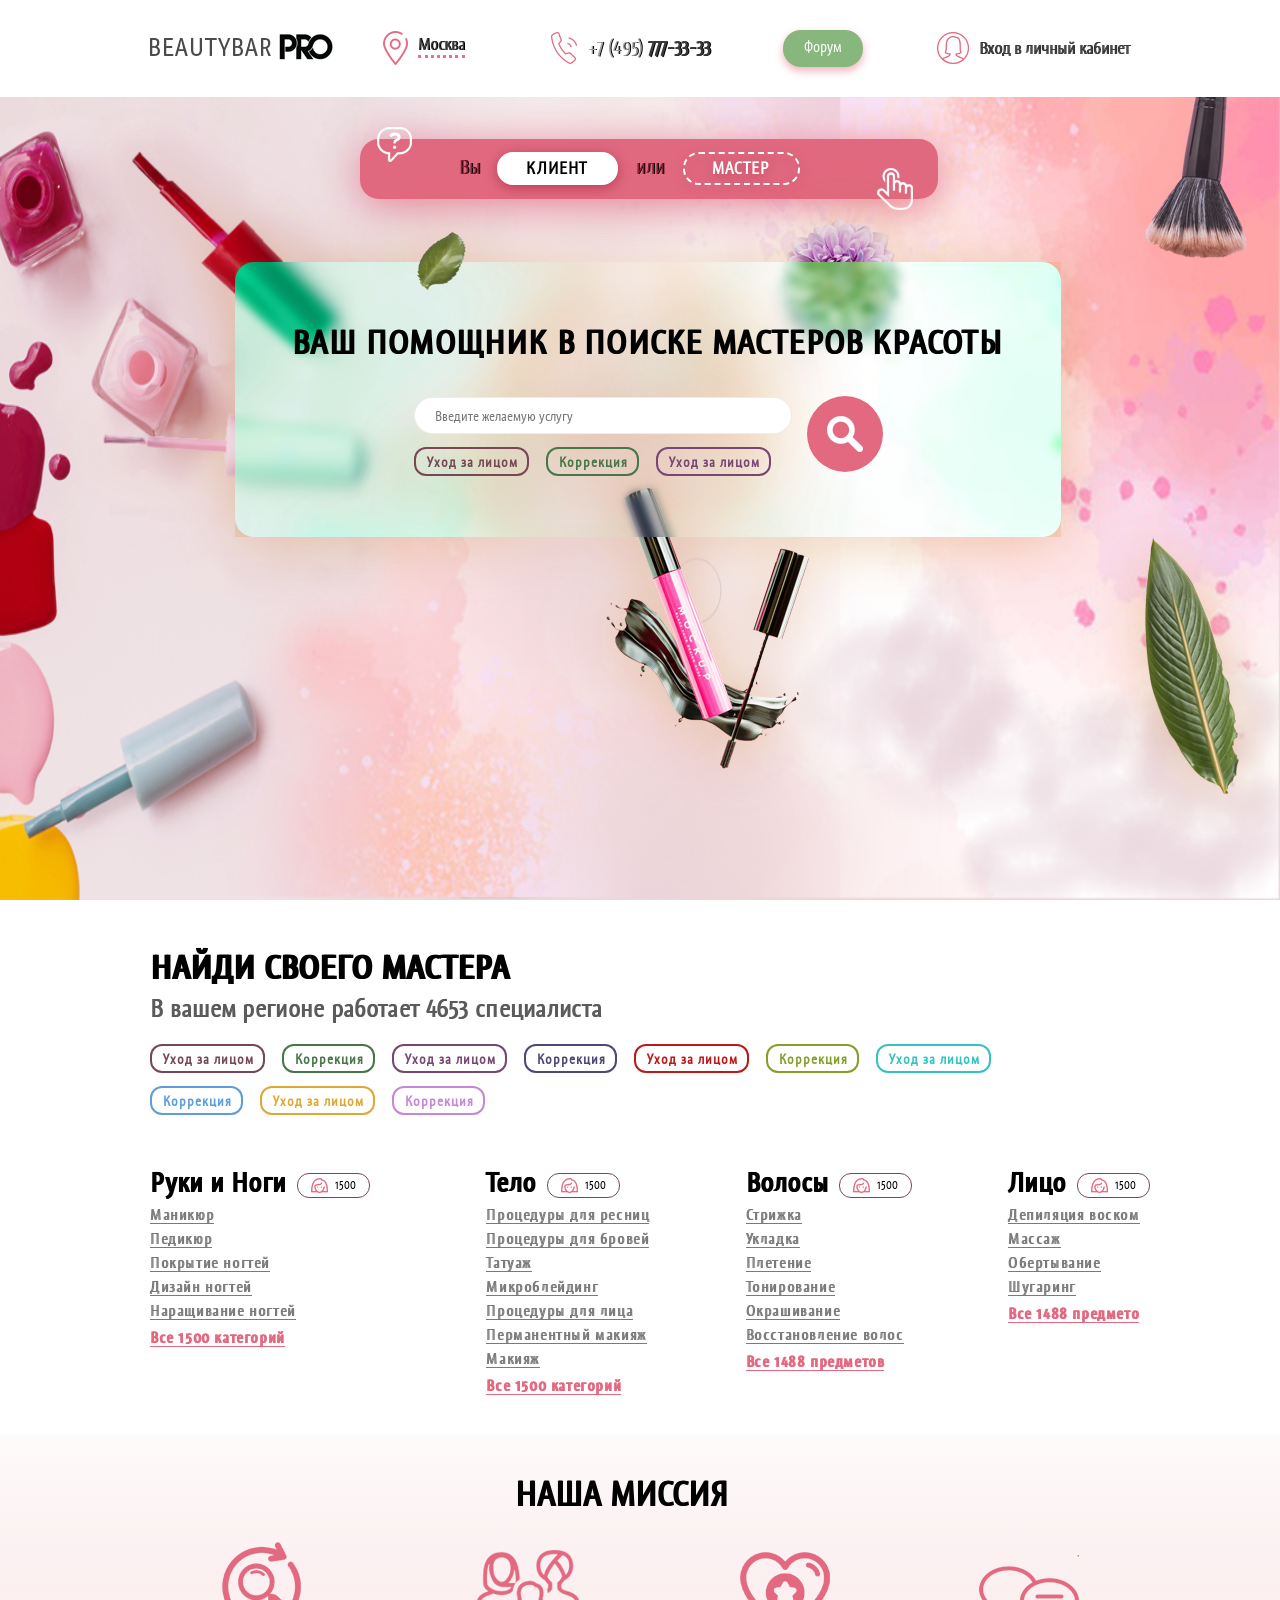
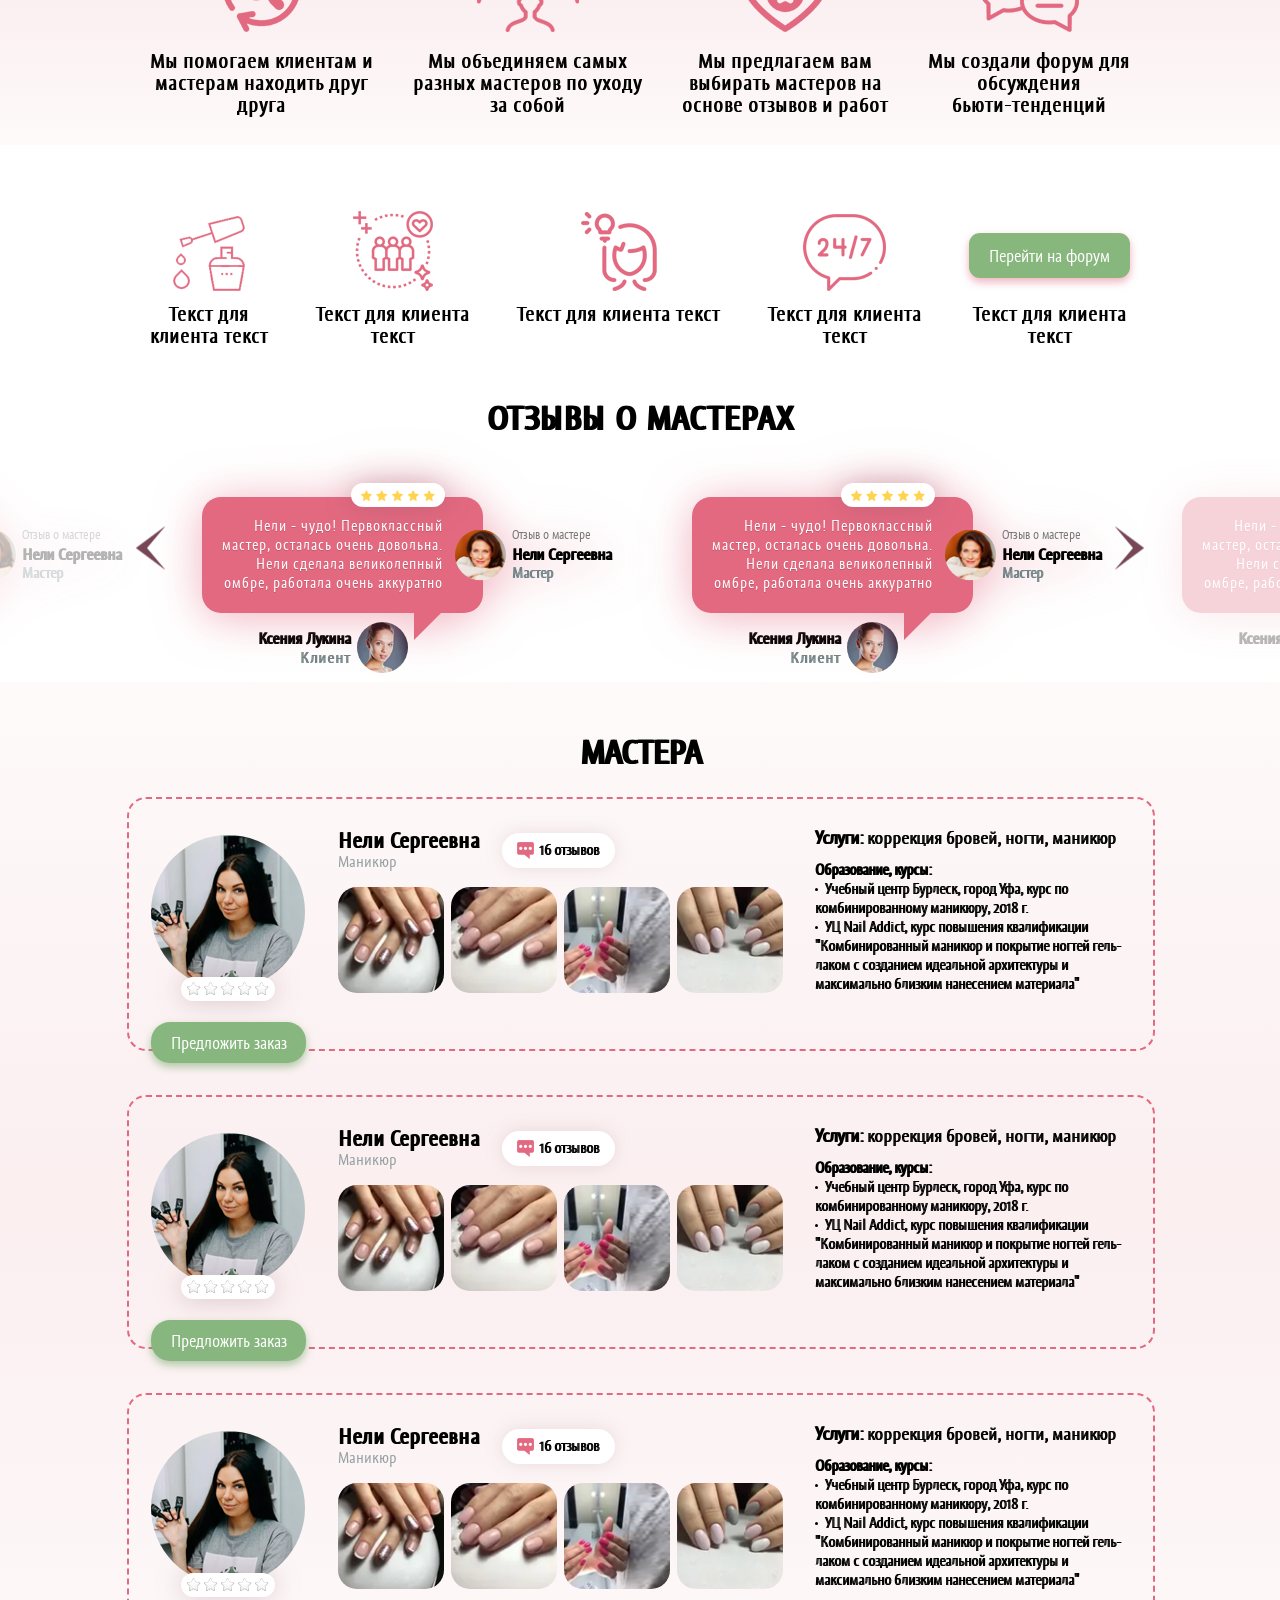
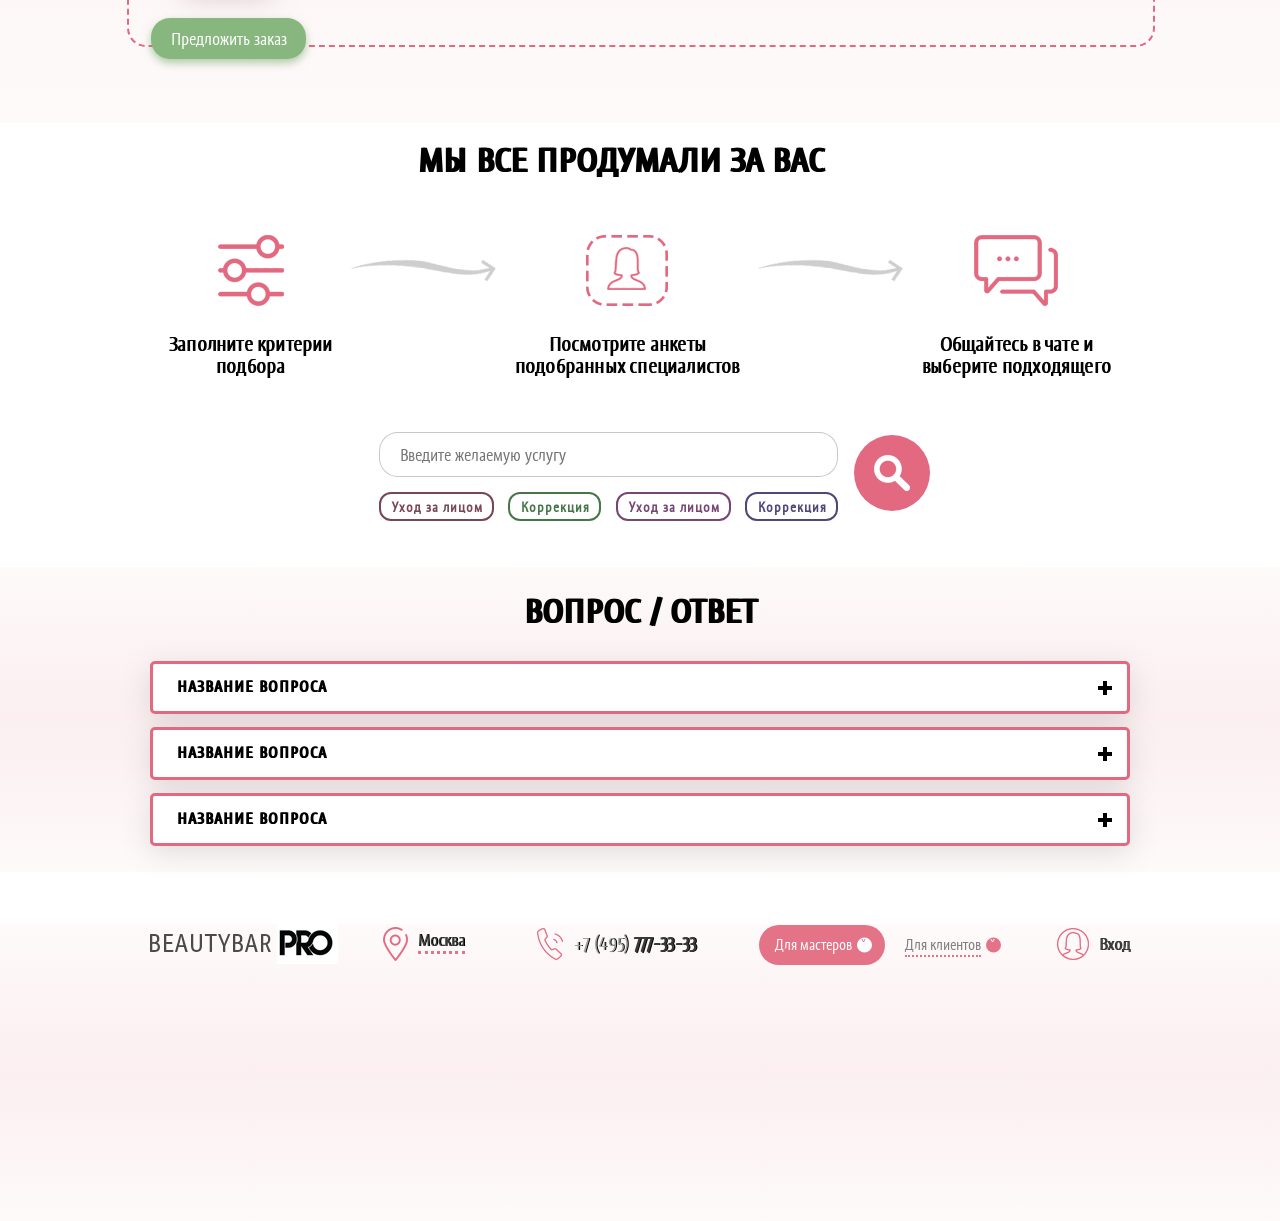
==== commit 5719baf7: "Add files via upload" ====
--- a/index.html
+++ b/index.html
@@ -6,6 +6,7 @@
 	<title>Мастера</title>
 	<link rel="shortcut icon" href="">
 	<link rel="stylesheet" href="lib/owlcarousel/owl.carousel.min.css">
+	<link href="css/jquery.raty.css" rel="stylesheet" type="text/css"/>
 	<link href="css/normalize.css" rel="stylesheet" type="text/css"/>
 	<link href="css/style.css" rel="stylesheet" type="text/css"/>
 	<link href="css/responsive.css" rel="stylesheet" type="text/css"/>
@@ -128,7 +129,7 @@
 			<div class="master__link">
 				<div class="master__link-wr">
 					<div class="master__link-title">
-						<h3 class="master__link-title-title">Руки</h3>
+						<h3 class="master__link-title-title">Руки и Ноги</h3>
 						<div class="master__link-title-img">
 							<img src="img/master.svg" alt="">
 							<p class="master__link-title-img-text">1500</p>
@@ -160,7 +161,7 @@
 				</div>
 				<div class="master__link-wr">
 					<div class="master__link-title">
-						<h3 class="master__link-title-title">Лицо</h3>
+						<h3 class="master__link-title-title">Волосы</h3>
 						<div class="master__link-title-img">
 							<img src="img/master.svg" alt="">
 							<p class="master__link-title-img-text">1500</p>
@@ -176,7 +177,7 @@
 				</div>
 				<div class="master__link-wr">
 					<div class="master__link-title">
-						<h3 class="master__link-title-title">Волосы</h3>
+						<h3 class="master__link-title-title">Лицо</h3>
 						<div class="master__link-title-img">
 							<img src="img/master.svg" alt="">
 							<p class="master__link-title-img-text">1500</p>
@@ -442,7 +443,7 @@
 						<img src="img/special1.svg" alt="">
 					</div>
 					<div class="specialist__person-star">
-						<img src="img/rew1.svg" alt="">
+						<div class="raty raty1"></div>
 					</div>
 				</div>
 				<div class="specialist__foto">
@@ -453,7 +454,26 @@
 						</div>
 						<div class="specialist__foto-title-wr1">
 							<img src="img/special2.svg" alt="">
-							<p class="specialist__foto-title-text">16 отзывов</p>
+							<div class="specialist__foto-title-text">
+								<p class="specialist__slider-add">16 отзывов</p>
+								<div class="specialist__slider-wr">
+									<div class="specialist__slider-close">x</div>
+									<div class="owl-carousel specialist__foto-slider">
+										<div class="specialist__foto-slider-tem">
+											<p class="slider__name">Нелли Сергеева:</p>
+											<p class="slider__rew">"Нели - чудо! Первоклассный мастер, осталась очень довольна. Нели сделала великолепный омбре, работала очень аккуратно"</p>
+										</div>
+										<div class="specialist__foto-slider-tem">
+											<p class="slider__name">Нелли Сергеева:</p>
+											<p class="slider__rew">"Нели - чудо! Первоклассный мастер, осталась очень довольна. Нели сделала великолепный омбре, работала очень аккуратно"</p>
+										</div>
+										<div class="specialist__foto-slider-tem">
+											<p class="slider__name">Нелли Сергеева:</p>
+											<p class="slider__rew">"Нели - чудо! Первоклассный мастер, осталась очень довольна. Нели сделала великолепный омбре, работала очень аккуратно"</p>
+										</div>
+									</div>
+								</div>
+							</div>
 						</div>
 					</div>
 					<div class="specialist__foto-img">
@@ -483,7 +503,7 @@
 						<img src="img/special1.svg" alt="">
 					</div>
 					<div class="specialist__person-star">
-						<img src="img/rew1.svg" alt="">
+						<div class="raty raty2"></div>
 					</div>
 				</div>
 				<div class="specialist__foto">
@@ -494,7 +514,26 @@
 						</div>
 						<div class="specialist__foto-title-wr1">
 							<img src="img/special2.svg" alt="">
-							<p class="specialist__foto-title-text">16 отзывов</p>
+							<div class="specialist__foto-title-text">
+								<p class="specialist__slider-add">16 отзывов</p>
+								<div class="specialist__slider-wr">
+									<div class="specialist__slider-close">x</div>
+									<div class="owl-carousel specialist__foto-slider">
+										<div class="specialist__foto-slider-tem">
+											<p class="slider__name">Нелли Сергеева:</p>
+											<p class="slider__rew">"Нели - чудо! Первоклассный мастер, осталась очень довольна. Нели сделала великолепный омбре, работала очень аккуратно"</p>
+										</div>
+										<div class="specialist__foto-slider-tem">
+											<p class="slider__name">Нелли Сергеева:</p>
+											<p class="slider__rew">"Нели - чудо! Первоклассный мастер, осталась очень довольна. Нели сделала великолепный омбре, работала очень аккуратно"</p>
+										</div>
+										<div class="specialist__foto-slider-tem">
+											<p class="slider__name">Нелли Сергеева:</p>
+											<p class="slider__rew">"Нели - чудо! Первоклассный мастер, осталась очень довольна. Нели сделала великолепный омбре, работала очень аккуратно"</p>
+										</div>
+									</div>
+								</div>
+							</div>
 						</div>
 					</div>
 					<div class="specialist__foto-img">
@@ -524,7 +563,7 @@
 						<img src="img/special1.svg" alt="">
 					</div>
 					<div class="specialist__person-star">
-						<img src="img/rew1.svg" alt="">
+						<div class="raty raty3"></div>
 					</div>
 				</div>
 				<div class="specialist__foto">
@@ -535,7 +574,26 @@
 						</div>
 						<div class="specialist__foto-title-wr1">
 							<img src="img/special2.svg" alt="">
-							<p class="specialist__foto-title-text">16 отзывов</p>
+							<div class="specialist__foto-title-text">
+								<p class="specialist__slider-add">16 отзывов</p>
+								<div class="specialist__slider-wr">
+									<div class="specialist__slider-close">x</div>
+									<div class="owl-carousel specialist__foto-slider">
+										<div class="specialist__foto-slider-tem">
+											<p class="slider__name">Нелли Сергеева:</p>
+											<p class="slider__rew">"Нели - чудо! Первоклассный мастер, осталась очень довольна. Нели сделала великолепный омбре, работала очень аккуратно"</p>
+										</div>
+										<div class="specialist__foto-slider-tem">
+											<p class="slider__name">Нелли Сергеева:</p>
+											<p class="slider__rew">"Нели - чудо! Первоклассный мастер, осталась очень довольна. Нели сделала великолепный омбре, работала очень аккуратно"</p>
+										</div>
+										<div class="specialist__foto-slider-tem">
+											<p class="slider__name">Нелли Сергеева:</p>
+											<p class="slider__rew">"Нели - чудо! Первоклассный мастер, осталась очень довольна. Нели сделала великолепный омбре, работала очень аккуратно"</p>
+										</div>
+									</div>
+								</div>
+							</div>
 						</div>
 					</div>
 					<div class="specialist__foto-img">
@@ -665,6 +723,7 @@
 
 	<script src="https://ajax.googleapis.com/ajax/libs/jquery/3.5.1/jquery.min.js"></script>
 	<script src="lib/owlcarousel/owl.carousel.min.js"></script>
+	<script src="jquery.raty.js"></script>
 	<script src="script.js"></script>
 </body>
 </html>
--- a/css/style.css
+++ b/css/style.css
@@ -198,17 +198,17 @@
 	z-index: 2;
 }
 .main9 {
-    border-radius: 30px;
-    position: absolute;
-    top: 0;
-    left: 0;
-    width: 100%;
-    height: 100%;
-    z-index: 3;
-    background: linear-gradient(90deg, rgb(0 255 175 / 57%), rgb(0 255 175 / 15%), rgb(0 255 175 / 2%), rgb(0 255 175 / 15%), rgb(0 255 175 / 57%));
-    backdrop-filter: blur(10px);
-    filter: drop-shadow(0px 4px 28.5px rgba(204,113,15,0.33));
-    display: none;
+	border-radius: 30px;
+	position: absolute;
+	top: 0;
+	left: 0;
+	width: 100%;
+	height: 100%;
+	z-index: 3;
+	background: linear-gradient(90deg, rgb(0 255 175 / 57%), rgb(0 255 175 / 15%), rgb(0 255 175 / 2%), rgb(0 255 175 / 15%), rgb(0 255 175 / 57%));
+	backdrop-filter: blur(10px);
+	filter: drop-shadow(0px 4px 28.5px rgba(204,113,15,0.33));
+	display: none;
 }
 .container {
 	max-width: 980px;
@@ -263,8 +263,8 @@
 	background-color: #fff;
 	border: 1px solid rgba(0,0,0,0.07);
 	width: 378px;
-	padding: 10px 11px 9px 20px;
-	font-size: 11px;
+	padding: 9px 11px 8px 20px;
+	font-size: 13px;
 	letter-spacing: 0px;
 	line-height: 1;
 	color: #cbcbcb;
@@ -626,7 +626,7 @@
 }
 .review__title {
 	font-size: 31px;
-	line-height: 23px;
+	line-height: 31px;
 	letter-spacing: 2.3px;
 	font-weight: 700;
 	text-align: center;
@@ -829,6 +829,9 @@
 	align-items: flex-start;
 	justify-content: center;
 }
+.specialist__person-img:hover{
+	transform: scale(1.1);
+}
 .specialist__person-star {
 	width: 94px;
 	height: 24px;
@@ -843,8 +846,17 @@
 	bottom: 0;
 	transform: translate(-50%, 50%);
 }
+.raty{
+	display: flex;
+	align-items: center;
+}
+.raty img{
+	width: 14px;
+}
 
 .specialist__foto {
+	position: relative;
+	z-index: 5;
 }
 .specialist__foto-title {
 	display: flex;
@@ -876,11 +888,41 @@
 	margin-top: 2px;
 	justify-content: center;
 }
+.specialist__slider-wr{
+	position: relative;
+	display: none;
+}
 .specialist__foto-title-text {
 	font-size: 14px;
 	line-height: 19px;
 	margin-left: 5px;
 	text-shadow: 1px 0 #000;
+	position: relative;
+	cursor: pointer;
+}
+.specialist__foto-title-text .specialist__foto-slider{
+	position: absolute;
+	width: 300px;
+	right: -38px;
+	background: #fff;
+	padding: 15px;
+	border-radius: 15px;
+}
+.specialist__slider__open{
+	display: block;
+}
+.specialist__slider-close {
+    position: absolute;
+    top: 11px;
+    right: -20px;
+    cursor: pointer;
+    z-index: 5;
+}
+.specialist__foto-slider .owl-nav span{
+	font-size: 30px;
+}
+.specialist__foto-slider .owl-prev{
+	margin-right: 20px;
 }
 .specialist__foto-img-wr{
 	display: flex;
@@ -889,6 +931,9 @@
 	border-radius: 19px;
 	width: 106px;
 	height: 106px;
+}
+.specialist__foto-img-wr:hover{
+	transform: scale(1.1);
 }
 .specialist__foto-img-wr + .specialist__foto-img-wr{
 	margin-left: 7px;
@@ -1256,24 +1301,24 @@
 .main1{
 	animation: main1 2s ease;
 }
-.main2{
+/*.main2{
 	animation: main2 2s ease;
-}
-.main3{
-	animation: main3 2s ease;
-}
-
-@keyframes main1 {
-	0%{
-		opacity: 0;
-		transform: translate(100px, 0);
+	}*/
+	.main3{
+		animation: main3 2s ease;
 	}
-	100%{
-		opacity: 1;
-		transform: translate(0, 0);
+
+	@keyframes main1 {
+		0%{
+			opacity: 0;
+			transform: translate(100px, 0);
+		}
+		100%{
+			opacity: 1;
+			transform: translate(0, 0);
+		}
 	}
-}
-@keyframes main2 {
+/*@keyframes main2 {
 	0%{
 		opacity: 0;
 		transform: translate(0, 200px);
@@ -1282,14 +1327,14 @@
 		opacity: 1;
 		transform: translate(0, 0);
 	}
-}
-@keyframes main3 {
-	0%{
-		opacity: 0;
-		transform: translate(0, 200px);
+	}*/
+	@keyframes main3 {
+		0%{
+			opacity: 0;
+			transform: translate(0, 200px);
+		}
+		100%{
+			opacity: 1;
+			transform: translate(0, 0);
+		}
 	}
-	100%{
-		opacity: 1;
-		transform: translate(0, 0);
-	}
-}
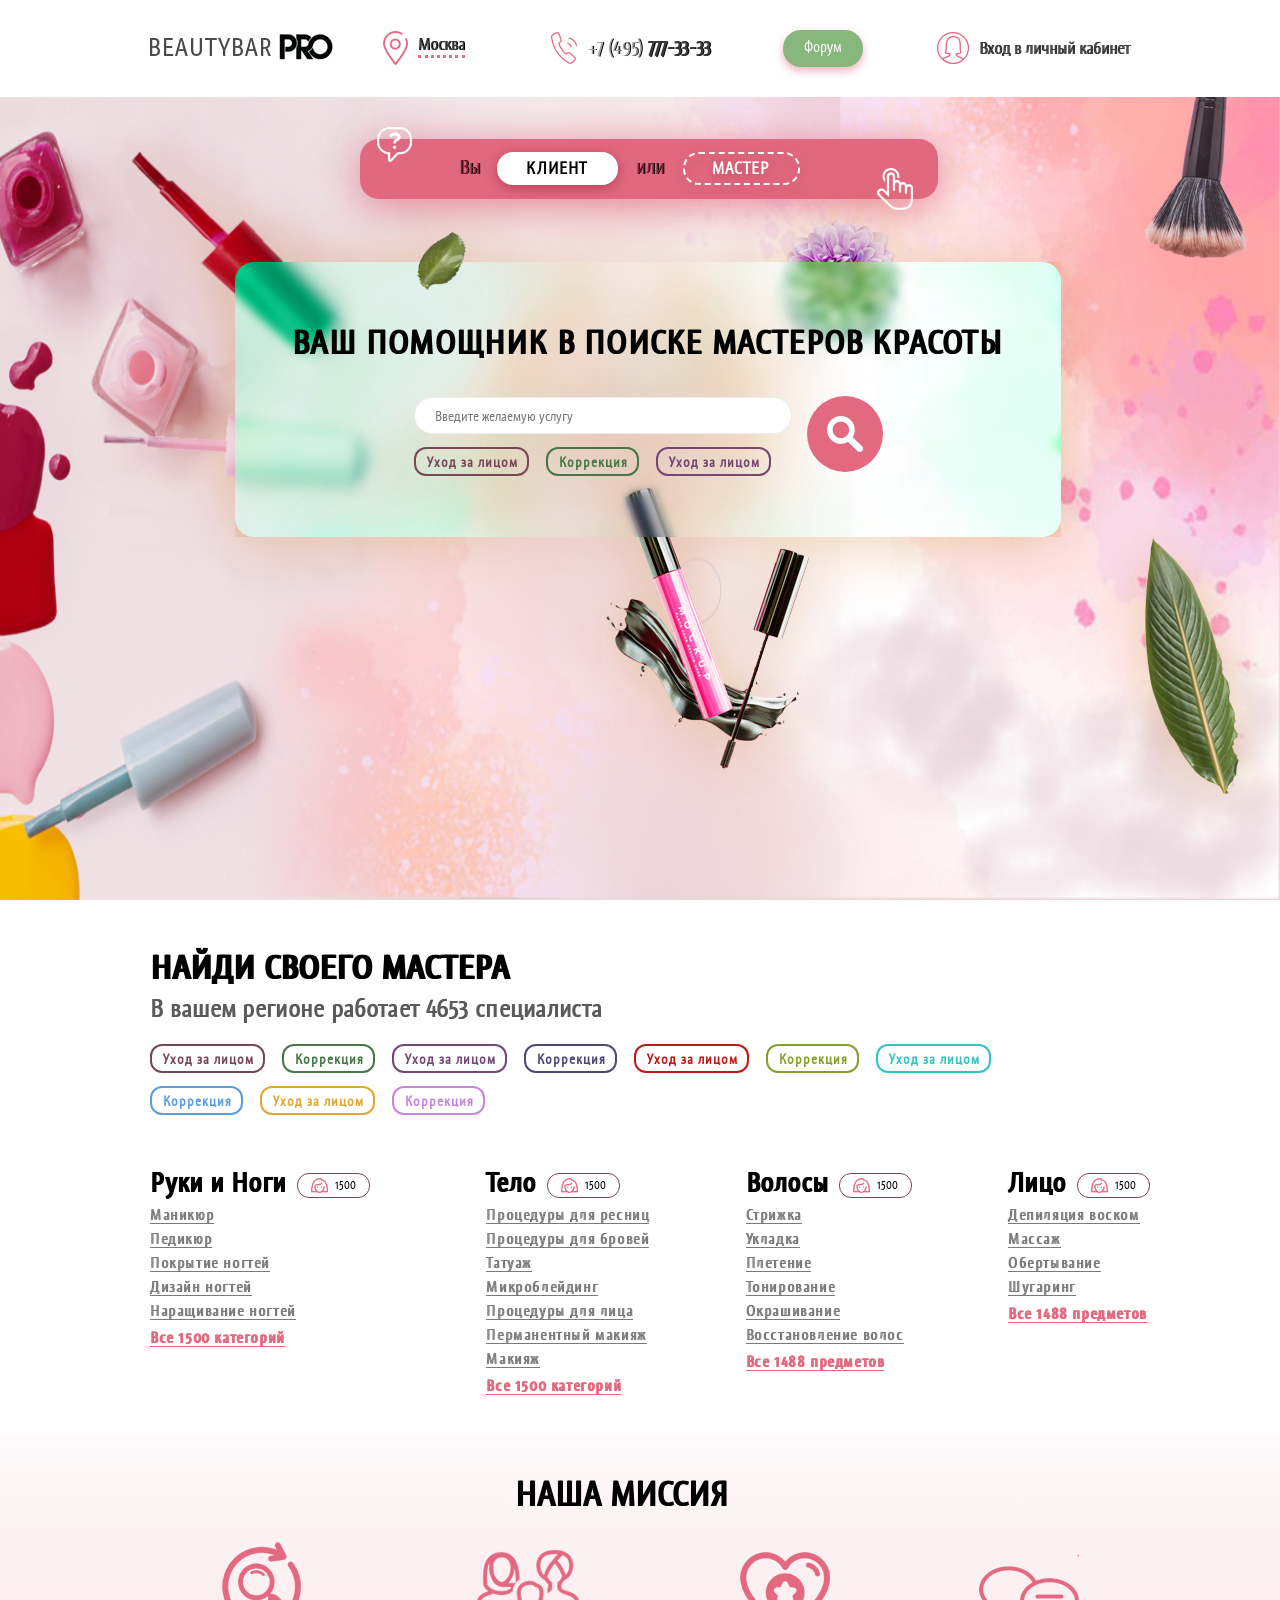
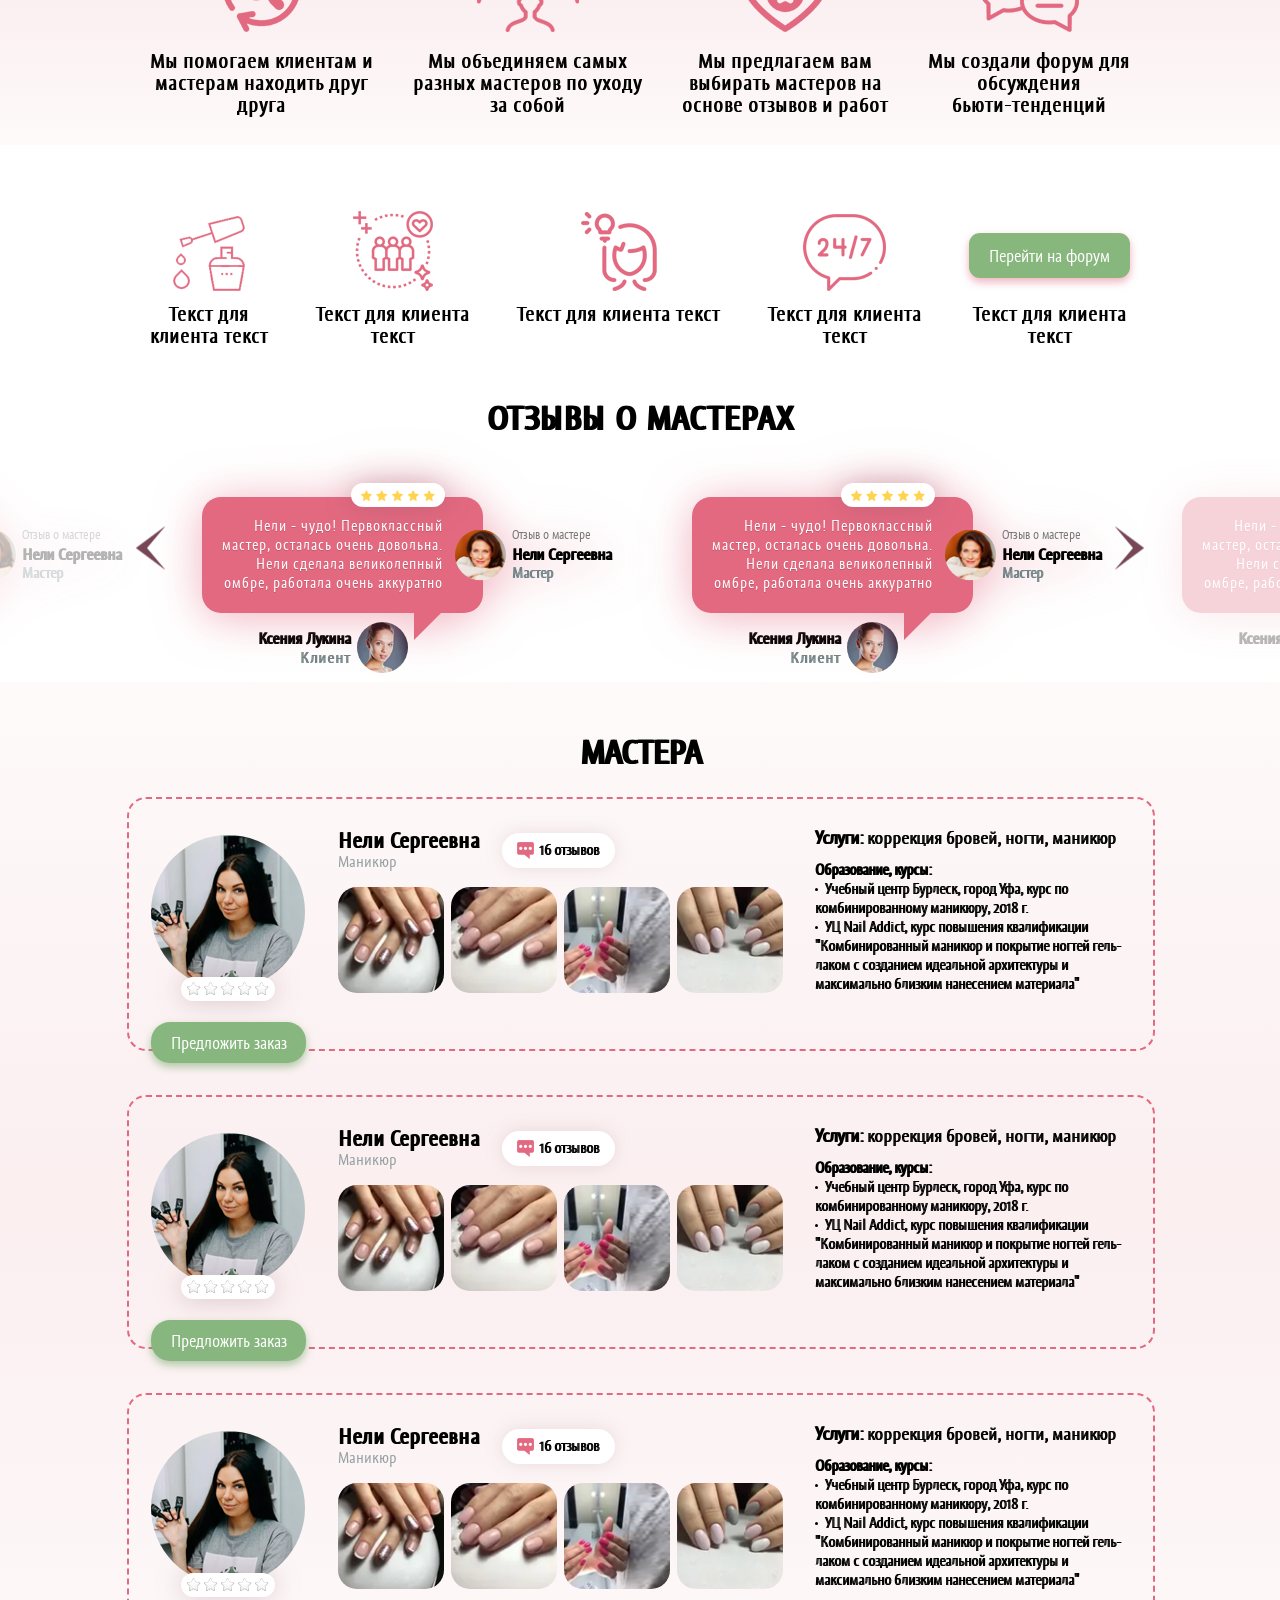
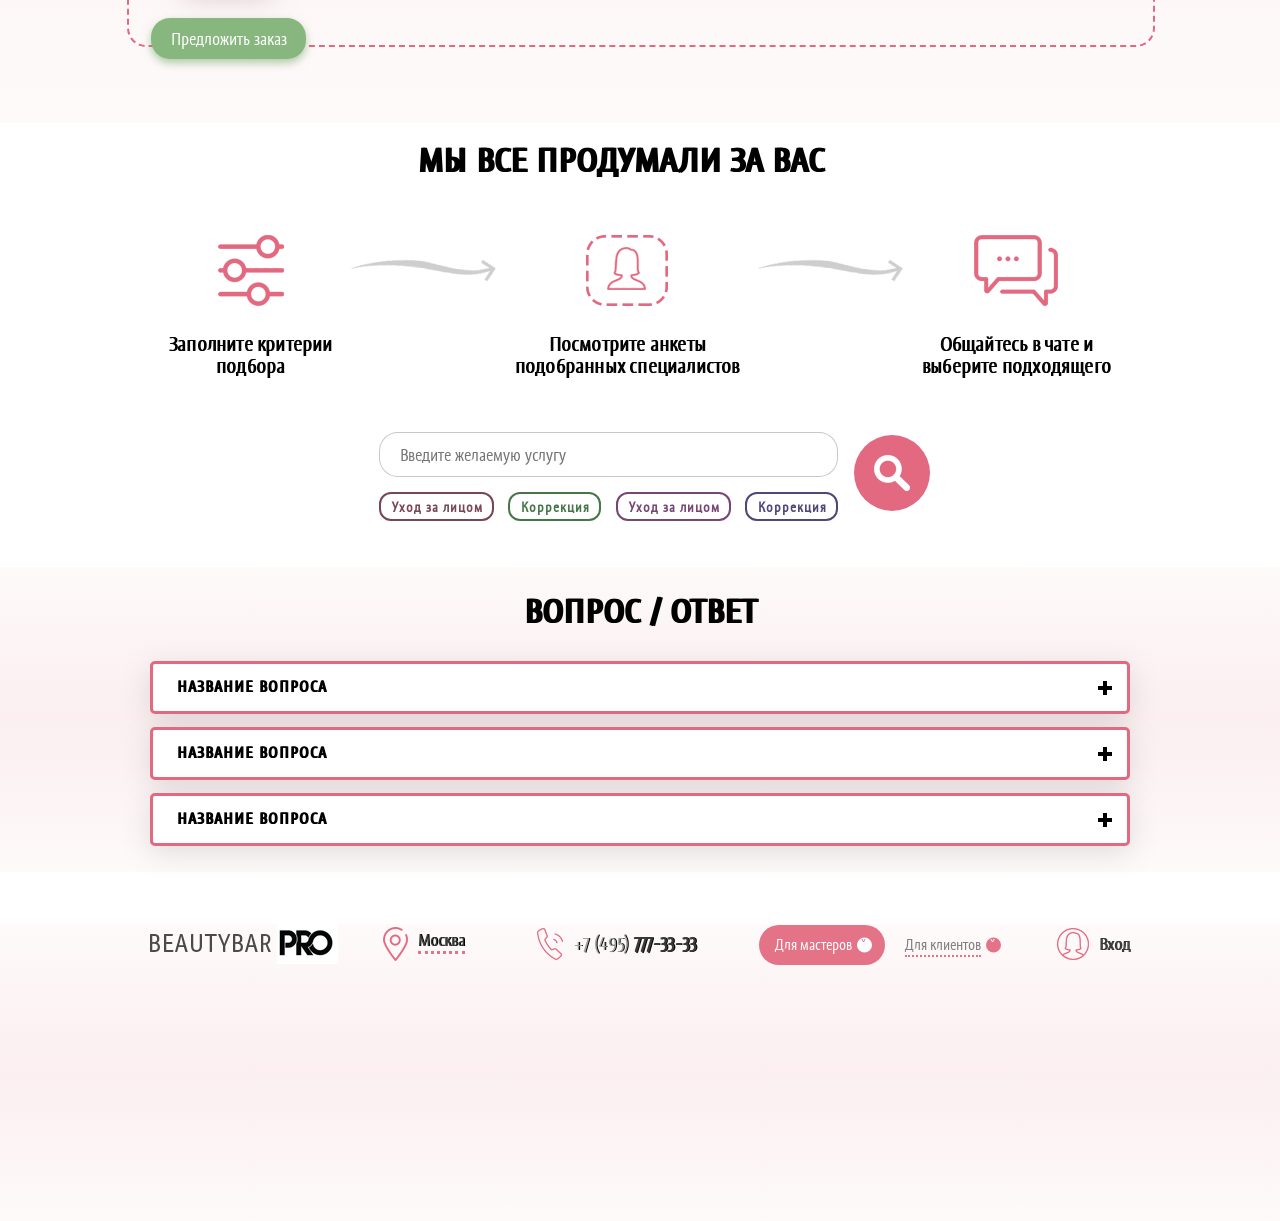
==== commit 6bbf9b90: "Update index.html" ====
--- a/index.html
+++ b/index.html
@@ -187,7 +187,7 @@
 					<a href="#" class="master__link-link">Массаж</a>
 					<a href="#" class="master__link-link">Обертывание</a>
 					<a href="#" class="master__link-link">Шугаринг</a>
-					<a href="#" class="master__link-link master__link-link-all">Все 1488 предмето</a>
+					<a href="#" class="master__link-link master__link-link-all">Все 1488 предметов</a>
 				</div>
 			</div>
 		</div>
@@ -726,4 +726,4 @@
 	<script src="jquery.raty.js"></script>
 	<script src="script.js"></script>
 </body>
-</html>+</html>
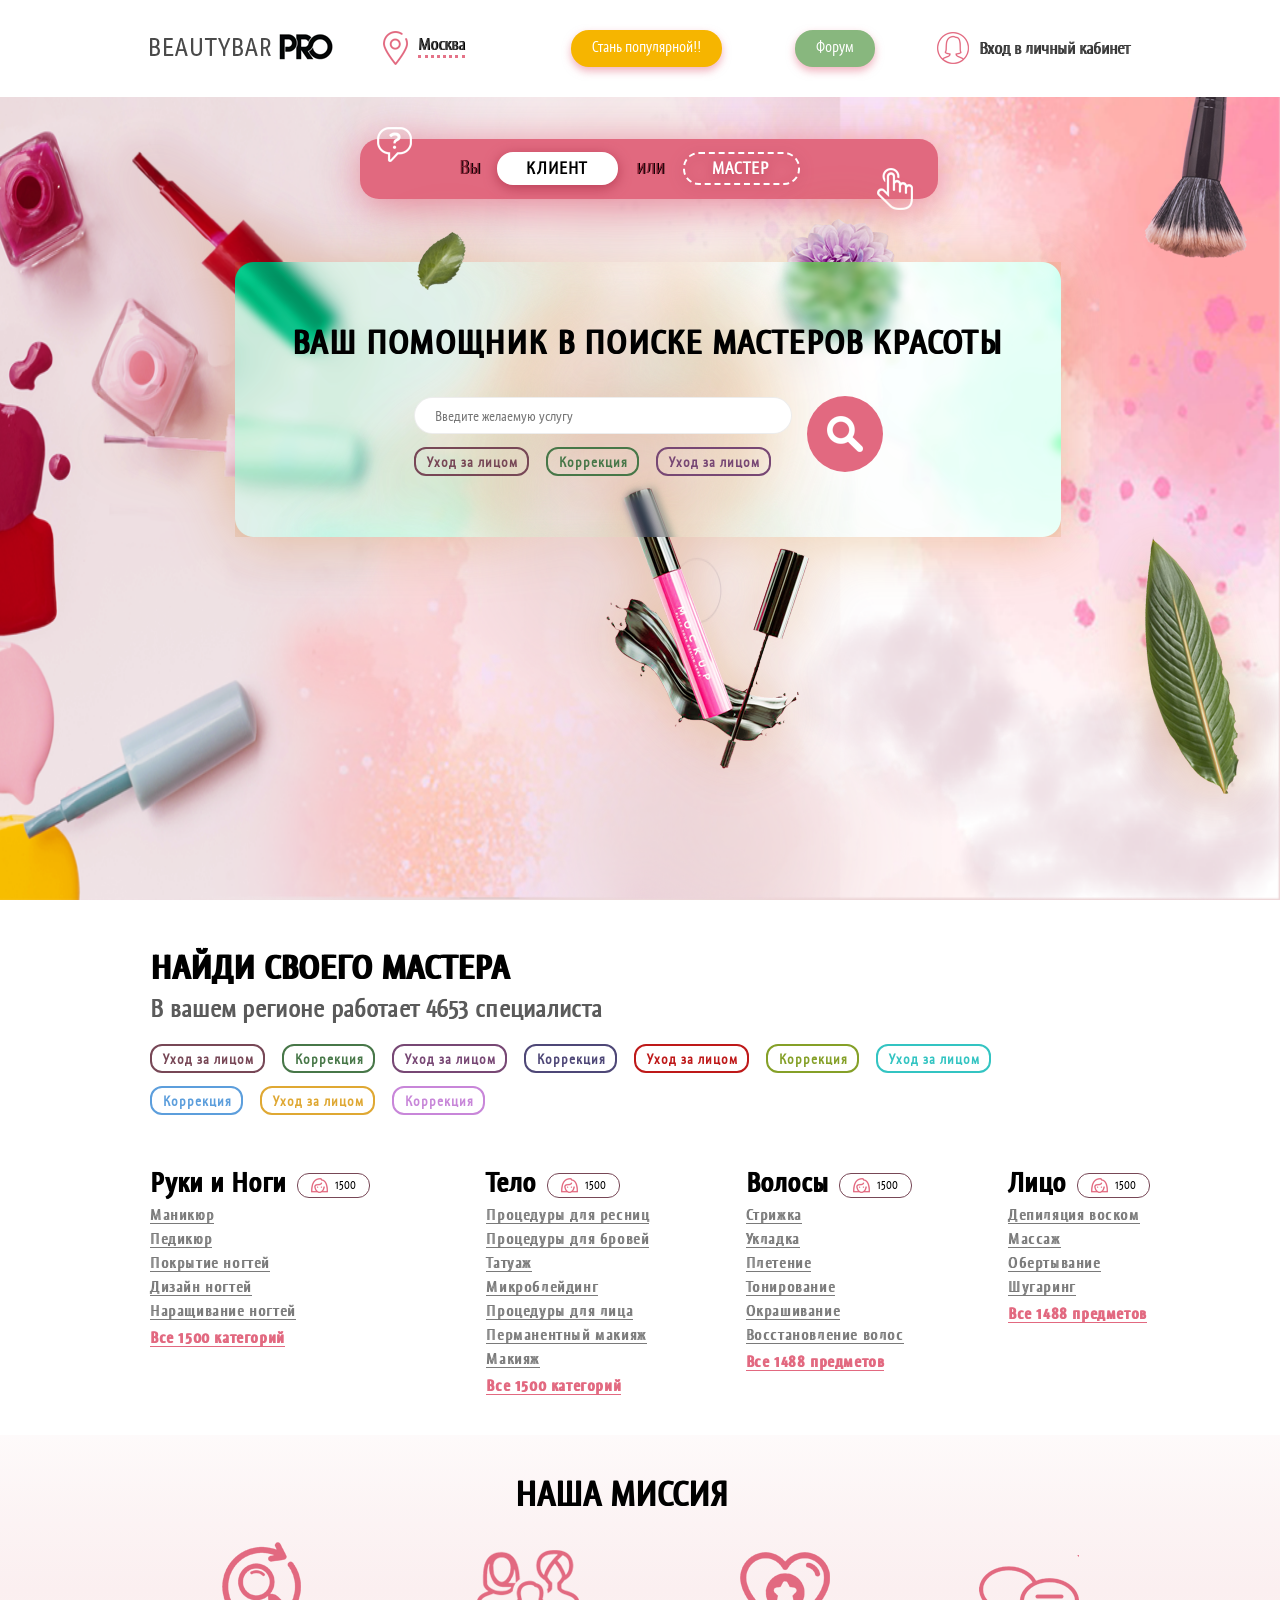
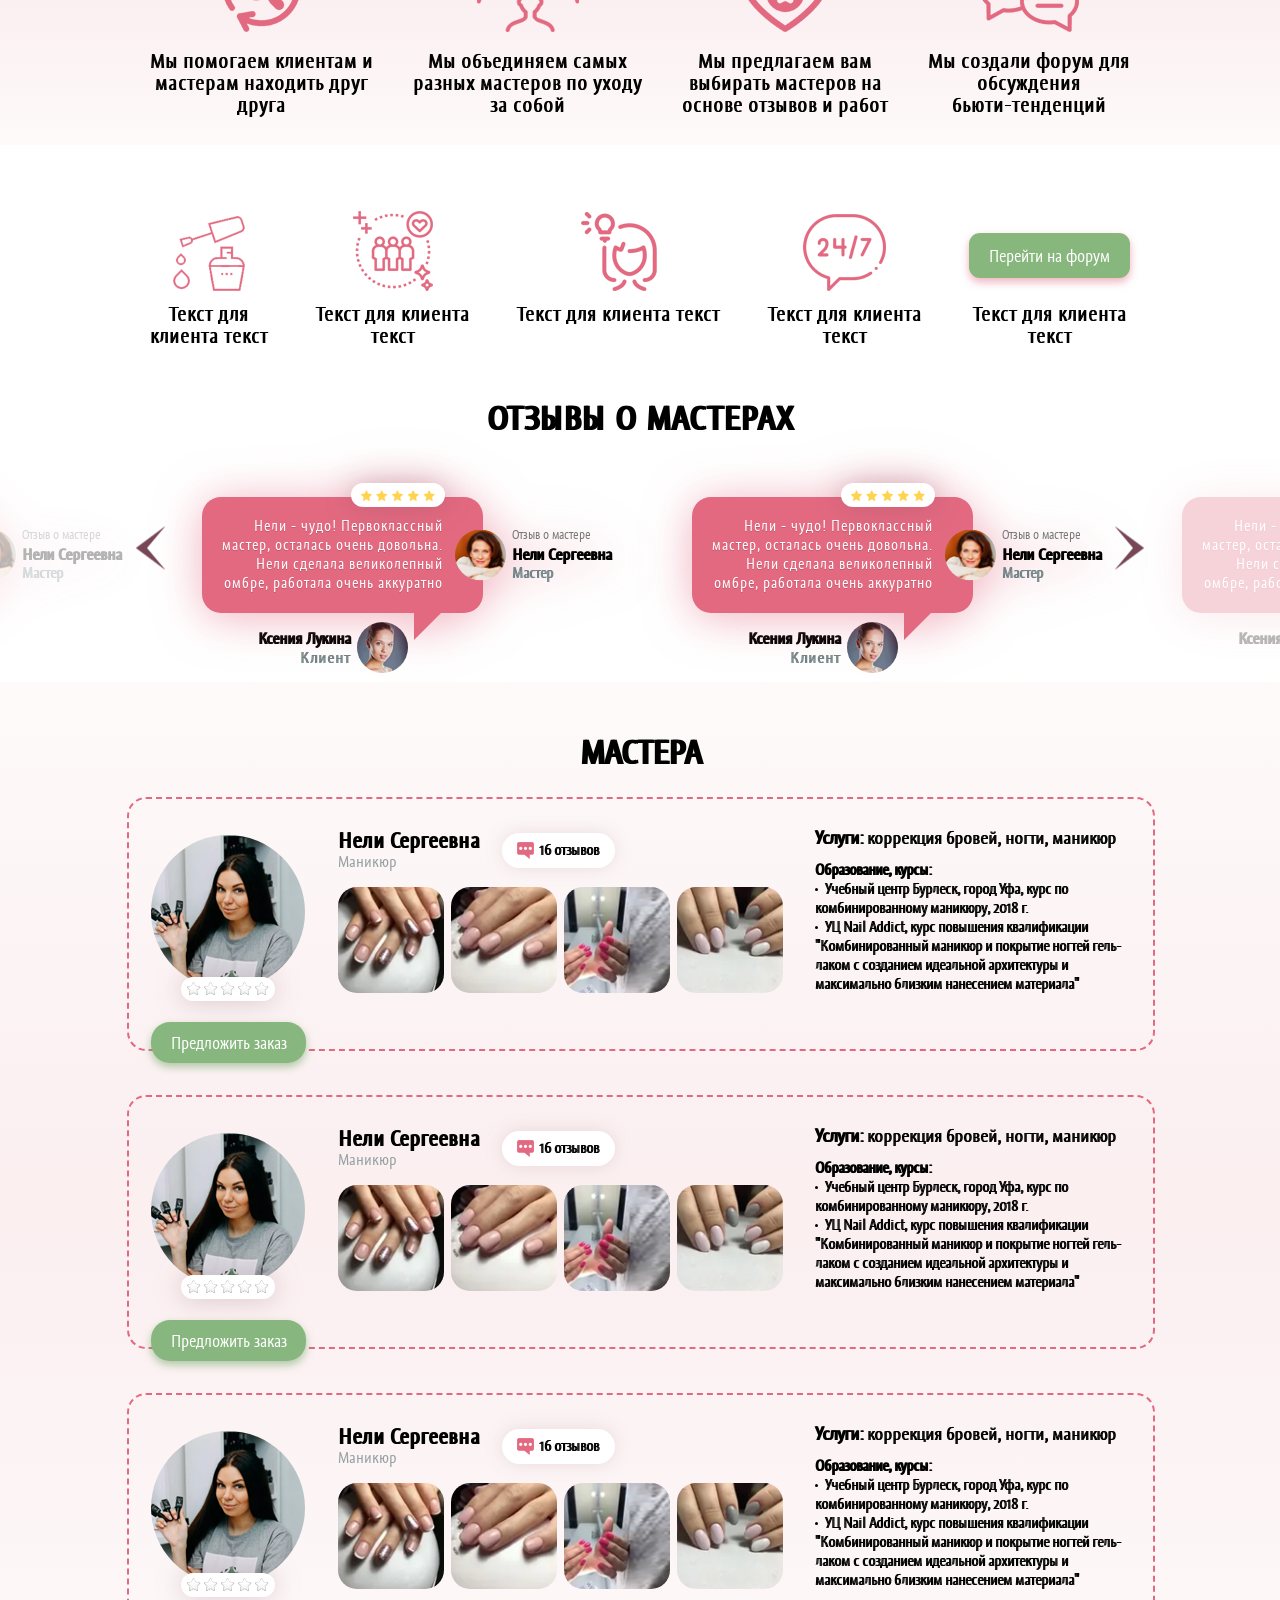
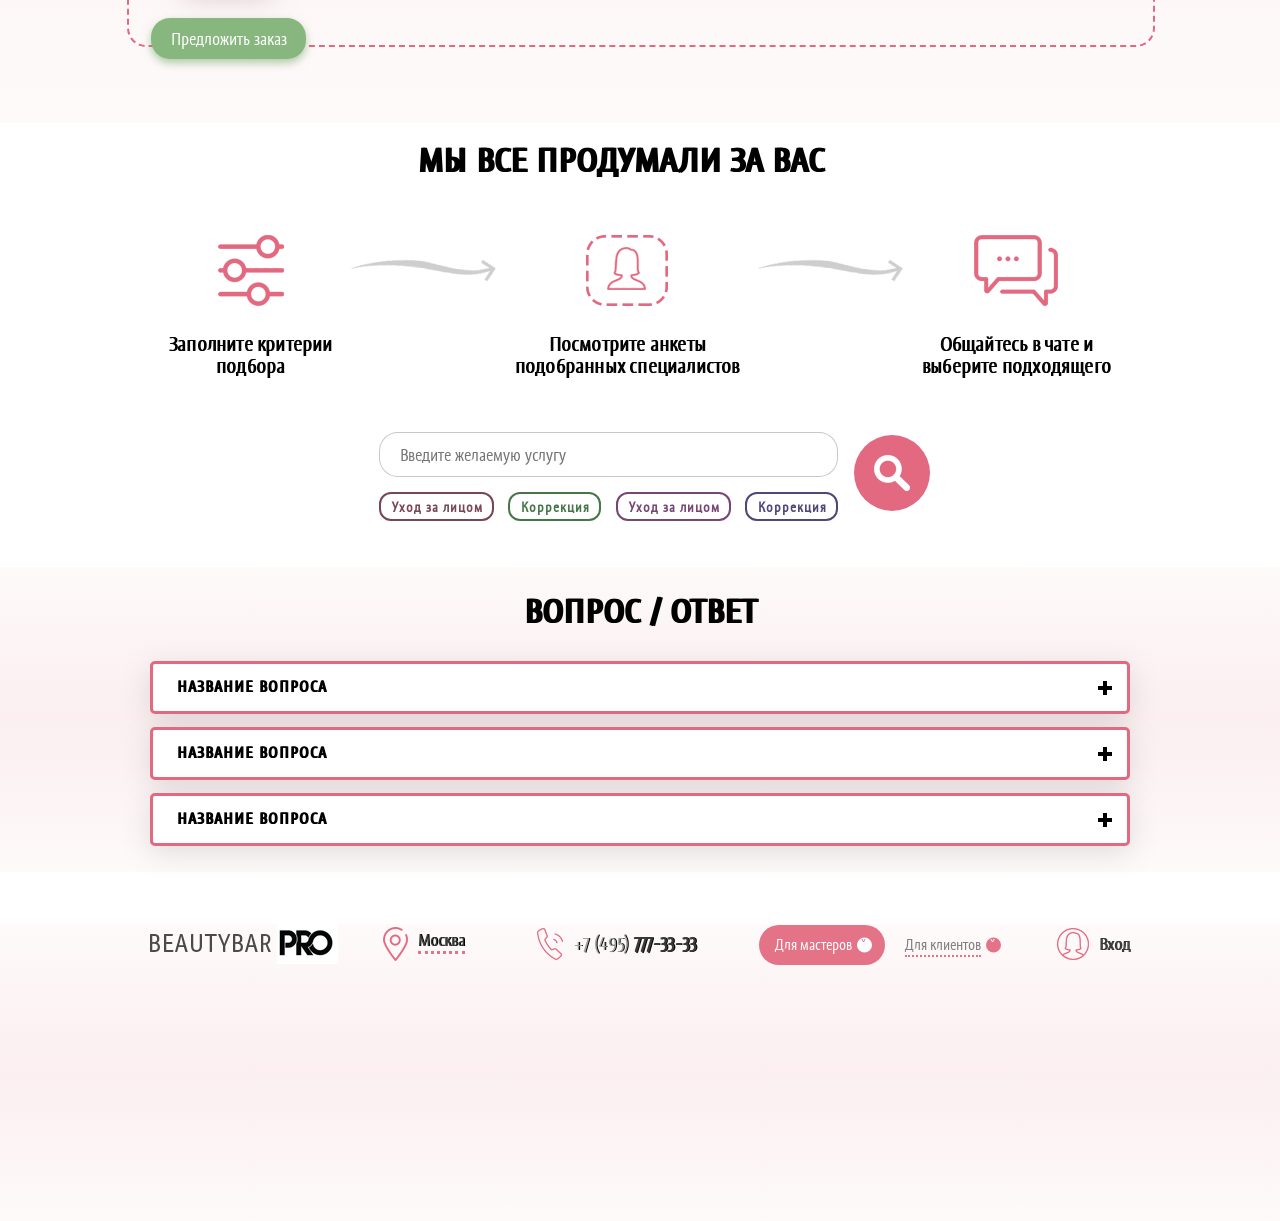
==== commit c2f6c36d: "Add files via upload" ====
--- a/index.html
+++ b/index.html
@@ -1,729 +1,705 @@
 <!DOCTYPE html>
 <html lang="ru">
+
 <head>
-	<meta charset="UTF-8">
-	<meta name="viewport" content="width=device-width, initial-scale=1.0">
-	<title>Мастера</title>
-	<link rel="shortcut icon" href="">
-	<link rel="stylesheet" href="lib/owlcarousel/owl.carousel.min.css">
-	<link href="css/jquery.raty.css" rel="stylesheet" type="text/css"/>
-	<link href="css/normalize.css" rel="stylesheet" type="text/css"/>
-	<link href="css/style.css" rel="stylesheet" type="text/css"/>
-	<link href="css/responsive.css" rel="stylesheet" type="text/css"/>
+    <meta charset="UTF-8">
+    <meta name="viewport" content="width=device-width, initial-scale=1.0">
+    <title>Мастера</title>
+    <link rel="shortcut icon" href="">
+    <link rel="stylesheet" href="lib/owlcarousel/owl.carousel.min.css">
+    <link href="css/jquery.raty.css" rel="stylesheet" type="text/css" />
+    <link href="css/normalize.css" rel="stylesheet" type="text/css" />
+    <link href="css/style.css" rel="stylesheet" type="text/css" />
+    <link href="css/responsive.css" rel="stylesheet" type="text/css" />
 </head>
+
 <body>
-	<header class="header">
-		<div class="container">
-			<div class="header__wr-add">
-				<a href="#" class="logo logo-add">
-					<img src="img/logo.svg" alt="">
-				</a>
-				<div class="nav__btn">
-					<span class="nav__btn-line"></span>
-					<span class="nav__btn-line"></span>
-					<span class="nav__btn-line"></span>
-				</div>
-			</div>
-			<div class="header__wr">
-				<p class="header__close">х</p>
-				<a href="#" class="logo">
-					<img src="img/logo.svg" alt="">
-				</a>
-				<div class="location">
-					<img src="img/location.svg" alt="">
-					<p class="location__city">Москва</p>
-					<div class="location__block"></div>
-				</div>
-				<div class="phone">
-					<img src="img/phone.svg" alt="">
-					<a href="tel:+74957773333" class="phone__link"><span>+7 (495)</span> 777-33-33</a>
-				</div>
-				<a href="#" class="forum-link">Форум</a>
-				<div class="enter">
-					<img src="img/person.svg" alt="">
-					<a href="#" class="enter-link">Вход в личный кабинет</a>
-				</div>
-			</div>
-		</div>
-	</header>
-	<section class="main">
-		<img class="main__bg" src="img/main-bg-add.png" alt="">
-		<img class="main-img main1" src="img/main1.svg" alt="">
-		<div class="container">
-			<div class="main__tab">
-				<img src="img/main-tab1.svg" alt="" class="main__tab-img main__tab-img1">
-				<img src="img/main-tab2.svg" alt="" class="main__tab-img main__tab-img2">
-				<p class="main__tab-text main__tab-text1">Вы</p>
-				<a href="#tab1" class="main__tab-link">клиент</a>
-				<p class="main__tab-text">или</p>
-				<a href="#tab2" class="main__tab-link">мастер</a>
-			</div>
-		</div>
-		<div class="container">
-			<div id="tab1" class="main__wr">
-				<img class="main-img main2" src="img/main2.svg" alt="">
-				<img class="main-img main3" src="img/main3.svg" alt="">
-				<img class="main-img main4" src="img/main4.svg" alt="">
-				<img class="main-img main5" src="img/main5.svg" alt="">
-				<img class="main-img main6" src="img/add1.png" alt="">
-				<img class="main-img main7" src="img/add2.png" alt="">
-				<img class="main-img main8" src="img/add3.png" alt="">
-				<div class="main9"></div>
-				<h1 class="main__title">ваш помощник в поиске мастеров красоты</h1>
-				<div class="search">
-					<div class="search__box">
-						<input class="search__box-input"type="text" placeholder="Введите желаемую услугу">
-						<div class="search__box-categoty">
-							<p class="box-categoty__item box-categoty__item1">Уход за лицом</p>
-							<p class="box-categoty__item box-categoty__item2">Коррекция</p>
-							<p class="box-categoty__item box-categoty__item3">Уход за лицом</p>
-						</div>
-					</div>
-					<button class="search__btn">
-						<img src="img/main-btn.svg" alt="">
-					</button>
-				</div>
-			</div>
-			<div id="tab2" class="main__wr">
-				<img class="main-img main2" src="img/main2.svg" alt="">
-				<img class="main-img main3" src="img/main3.svg" alt="">
-				<img class="main-img main4" src="img/main4.svg" alt="">
-				<img class="main-img main5" src="img/main5.svg" alt="">
-				<img class="main-img main6" src="img/add1.png" alt="">
-				<img class="main-img main7" src="img/add2.png" alt="">
-				<img class="main-img main8" src="img/add3.png" alt="">
-				<div class="main9"></div>
-				<h1 class="main__title">ваш помощник в поиске клиентов</h1>
-				<div class="search">
-					<div class="search__box">
-						<input class="search__box-input"type="text" placeholder="Введите желаемую услугу">
-						<div class="search__box-categoty">
-							<p class="box-categoty__item box-categoty__item1">Уход за лицом</p>
-							<p class="box-categoty__item box-categoty__item2">Коррекция</p>
-							<p class="box-categoty__item box-categoty__item3">Уход за лицом</p>
-						</div>
-					</div>
-					<button class="search__btn">
-						<img src="img/main-btn.svg" alt="">
-					</button>
-				</div>
-			</div>
-		</div>
-	</section>
-	<section class="master">
-		<div class="container">
-			<h2 class="master__title">найди своего мастера</h2>
-			<p class="master__descr">В вашем регионе работает 4653 специалиста</p>
-			<div class="search__box-categoty">
-				<p class="box-categoty__item box-categoty__item1">Уход за лицом</p>
-				<p class="box-categoty__item box-categoty__item2">Коррекция</p>
-				<p class="box-categoty__item box-categoty__item3">Уход за лицом</p>
-				<p class="box-categoty__item box-categoty__item4">Коррекция</p>
-				<p class="box-categoty__item box-categoty__item5">Уход за лицом</p>
-				<p class="box-categoty__item box-categoty__item6">Коррекция</p>
-				<p class="box-categoty__item box-categoty__item7">Уход за лицом</p>
-				<p class="box-categoty__item box-categoty__item8">Коррекция</p>
-				<p class="box-categoty__item box-categoty__item9">Уход за лицом</p>
-				<p class="box-categoty__item box-categoty__item10">Коррекция</p>
-			</div>
-			<div class="master__link">
-				<div class="master__link-wr">
-					<div class="master__link-title">
-						<h3 class="master__link-title-title">Руки и Ноги</h3>
-						<div class="master__link-title-img">
-							<img src="img/master.svg" alt="">
-							<p class="master__link-title-img-text">1500</p>
-						</div>
-					</div>
-					<a href="#" class="master__link-link">Маникюр</a>
-					<a href="#" class="master__link-link">Педикюр</a>
-					<a href="#" class="master__link-link">Покрытие ногтей</a>
-					<a href="#" class="master__link-link">Дизайн ногтей</a>
-					<a href="#" class="master__link-link">Наращивание ногтей</a>
-					<a href="#" class="master__link-link master__link-link-all">Все 1500 категорий</a>
-				</div>
-				<div class="master__link-wr">
-					<div class="master__link-title">
-						<h3 class="master__link-title-title">Тело</h3>
-						<div class="master__link-title-img">
-							<img src="img/master.svg" alt="">
-							<p class="master__link-title-img-text">1500</p>
-						</div>
-					</div>
-					<a href="#" class="master__link-link">Процедуры для ресниц</a>
-					<a href="#" class="master__link-link">Процедуры для бровей</a>
-					<a href="#" class="master__link-link">Татуаж</a>
-					<a href="#" class="master__link-link">Микроблейдинг</a>
-					<a href="#" class="master__link-link">Процедуры для лица</a>
-					<a href="#" class="master__link-link">Перманентный макияж</a>
-					<a href="#" class="master__link-link">Макияж</a>
-					<a href="#" class="master__link-link master__link-link-all">Все 1500 категорий</a>
-				</div>
-				<div class="master__link-wr">
-					<div class="master__link-title">
-						<h3 class="master__link-title-title">Волосы</h3>
-						<div class="master__link-title-img">
-							<img src="img/master.svg" alt="">
-							<p class="master__link-title-img-text">1500</p>
-						</div>
-					</div>
-					<a href="#" class="master__link-link">Стрижка</a>
-					<a href="#" class="master__link-link">Укладка</a>
-					<a href="#" class="master__link-link">Плетение</a>
-					<a href="#" class="master__link-link">Тонирование</a>
-					<a href="#" class="master__link-link">Окрашивание</a>
-					<a href="#" class="master__link-link">Восстановление волос</a>
-					<a href="#" class="master__link-link master__link-link-all">Все 1488 предметов</a>
-				</div>
-				<div class="master__link-wr">
-					<div class="master__link-title">
-						<h3 class="master__link-title-title">Лицо</h3>
-						<div class="master__link-title-img">
-							<img src="img/master.svg" alt="">
-							<p class="master__link-title-img-text">1500</p>
-						</div>
-					</div>
-					<a href="#" class="master__link-link">Депиляция воском</a>
-					<a href="#" class="master__link-link">Массаж</a>
-					<a href="#" class="master__link-link">Обертывание</a>
-					<a href="#" class="master__link-link">Шугаринг</a>
-					<a href="#" class="master__link-link master__link-link-all">Все 1488 предметов</a>
-				</div>
-			</div>
-		</div>
-	</section>
-	<section class="mission">
-		<div class="container">
-			<h2 class="mission__title">наша миссия</h2>
-			<div class="mission__wr">
-				<div class="mission__item">
-					<div class="mission__item-img">
-						<img src="img/mis1.svg" alt="">
-					</div>
-					<p class="mission__item-text">Мы помогаем клиентам и<br>мастерам находить друг<br>друга</p>
-				</div>
-				<div class="mission__item">
-					<div class="mission__item-img">
-						<img src="img/mis2.svg" alt="">
-					</div>
-					<p class="mission__item-text">Мы объединяем самых<br>разных мастеров по уходу<br>за собой</p>
-				</div>
-				<div class="mission__item">
-					<div class="mission__item-img">
-						<img src="img/mis3.svg" alt="">
-					</div>
-					<p class="mission__item-text">Мы предлагаем вам<br>выбирать мастеров на<br>основе отзывов и работ</p>
-				</div>
-				<div class="mission__item">
-					<div class="mission__item-img">
-						<img src="img/mis4.svg" alt="">
-					</div>
-					<p class="mission__item-text">Мы создали форум для<br>обсуждения<br>бьюти-тенденций</p>
-				</div>
-			</div>
-		</div>
-	</section>
-	<section class="mission__next">
-		<div class="container">
-			<div class="mission__wr">
-				<div class="mission__item">
-					<div class="mission__item-img">
-						<img src="img/mis5.svg" alt="">
-					</div>
-					<p class="mission__item-text">Текст для<br>клиента текст</p>
-				</div>
-				<div class="mission__item">
-					<div class="mission__item-img">
-						<img src="img/mis6.svg" alt="">
-					</div>
-					<p class="mission__item-text">Текст для клиента<br>текст</p>
-				</div>
-				<div class="mission__item">
-					<div class="mission__item-img">
-						<img src="img/mis7.svg" alt="">
-					</div>
-					<p class="mission__item-text">Текст для клиента текст</p>
-				</div>
-				<div class="mission__item">
-					<div class="mission__item-img">
-						<img src="img/mis8.svg" alt="">
-					</div>
-					<p class="mission__item-text">Текст для клиента<br>текст</p>
-				</div>
-				<div class="mission__item">
-					<a href="#" class="mission__item-link">Перейти на форум</a>
-					<p class="mission__item-text">Текст для клиента<br>текст</p>
-				</div>
-			</div>
-		</div>
-	</section>
-	<section class="review">
-		<div class="container">
-			<div class="review__arrow">
-				<div class="review__arrow-left item__PrevBtn">
-					<img src="img/rew4.svg" alt="">
-				</div>
-				<div class="review__arrow-right item__NextBtn">
-					<img src="img/rew5.svg" alt="">
-				</div>
-			</div>
-			<h2 class="review__title">отзывы о мастерах</h2>
-			<div class="owl-carousel review__wr">
-				<div class="review__item">
-					<div class="review__item-text">
-						<div class="review__item-text-star">
-							<img src="img/rew1.svg" alt="">
-						</div>
-						<p class="review__item-text-text">Нели - чудо! Первоклассный<br>мастер, осталась очень довольна.<br>Нели сделала великолепный<br>омбре, работала очень аккуратно</p>
-						<div class="review__item-text-wr">
-							<div class="review__item-text-img">
-								<img src="img/rew32.svg" alt="">
-							</div>
-							<div class="review__item-text-wr-wr">
-								<p class="review__item-text-review">Отзыв о мастере</p>
-								<p class="review__item-text-name">Нели Сергеевна</p>
-								<p class="review__item-text-position">Мастер</p>
-							</div>
-						</div>
-					</div>
-					<div class="review__item-client">
-						<div class="review__item-client-wr">
-							<p class="review__item-client-name">Ксения Лукина</p>
-							<p class="review__item-client-position">Клиент</p>
-						</div>
-						<div class="review__item-client-img">
-							<img src="img/rew33.svg" alt="">
-						</div>
-					</div>
-				</div>
-				<div class="review__item">
-					<div class="review__item-text">
-						<div class="review__item-text-star">
-							<img src="img/rew1.svg" alt="">
-						</div>
-						<p class="review__item-text-text">Нели - чудо! Первоклассный<br>мастер, осталась очень довольна.<br>Нели сделала великолепный<br>омбре, работала очень аккуратно</p>
-						<div class="review__item-text-wr">
-							<div class="review__item-text-img">
-								<img src="img/rew32.svg" alt="">
-							</div>
-							<div class="review__item-text-wr-wr">
-								<p class="review__item-text-review">Отзыв о мастере</p>
-								<p class="review__item-text-name">Нели Сергеевна</p>
-								<p class="review__item-text-position">Мастер</p>
-							</div>
-						</div>
-					</div>
-					<div class="review__item-client">
-						<div class="review__item-client-wr">
-							<p class="review__item-client-name">Ксения Лукина</p>
-							<p class="review__item-client-position">Клиент</p>
-						</div>
-						<div class="review__item-client-img">
-							<img src="img/rew33.svg" alt="">
-						</div>
-					</div>
-				</div>
-				<div class="review__item">
-					<div class="review__item-text">
-						<div class="review__item-text-star">
-							<img src="img/rew1.svg" alt="">
-						</div>
-						<p class="review__item-text-text">Нели - чудо! Первоклассный<br>мастер, осталась очень довольна.<br>Нели сделала великолепный<br>омбре, работала очень аккуратно</p>
-						<div class="review__item-text-wr">
-							<div class="review__item-text-img">
-								<img src="img/rew32.svg" alt="">
-							</div>
-							<div class="review__item-text-wr-wr">
-								<p class="review__item-text-review">Отзыв о мастере</p>
-								<p class="review__item-text-name">Нели Сергеевна</p>
-								<p class="review__item-text-position">Мастер</p>
-							</div>
-						</div>
-					</div>
-					<div class="review__item-client">
-						<div class="review__item-client-wr">
-							<p class="review__item-client-name">Ксения Лукина</p>
-							<p class="review__item-client-position">Клиент</p>
-						</div>
-						<div class="review__item-client-img">
-							<img src="img/rew33.svg" alt="">
-						</div>
-					</div>
-				</div>
-				<div class="review__item">
-					<div class="review__item-text">
-						<div class="review__item-text-star">
-							<img src="img/rew1.svg" alt="">
-						</div>
-						<p class="review__item-text-text">Нели - чудо! Первоклассный<br>мастер, осталась очень довольна.<br>Нели сделала великолепный<br>омбре, работала очень аккуратно</p>
-						<div class="review__item-text-wr">
-							<div class="review__item-text-img">
-								<img src="img/rew32.svg" alt="">
-							</div>
-							<div class="review__item-text-wr-wr">
-								<p class="review__item-text-review">Отзыв о мастере</p>
-								<p class="review__item-text-name">Нели Сергеевна</p>
-								<p class="review__item-text-position">Мастер</p>
-							</div>
-						</div>
-					</div>
-					<div class="review__item-client">
-						<div class="review__item-client-wr">
-							<p class="review__item-client-name">Ксения Лукина</p>
-							<p class="review__item-client-position">Клиент</p>
-						</div>
-						<div class="review__item-client-img">
-							<img src="img/rew33.svg" alt="">
-						</div>
-					</div>
-				</div>
-				<div class="review__item">
-					<div class="review__item-text">
-						<div class="review__item-text-star">
-							<img src="img/rew1.svg" alt="">
-						</div>
-						<p class="review__item-text-text">Нели - чудо! Первоклассный<br>мастер, осталась очень довольна.<br>Нели сделала великолепный<br>омбре, работала очень аккуратно</p>
-						<div class="review__item-text-wr">
-							<div class="review__item-text-img">
-								<img src="img/rew32.svg" alt="">
-							</div>
-							<div class="review__item-text-wr-wr">
-								<p class="review__item-text-review">Отзыв о мастере</p>
-								<p class="review__item-text-name">Нели Сергеевна</p>
-								<p class="review__item-text-position">Мастер</p>
-							</div>
-						</div>
-					</div>
-					<div class="review__item-client">
-						<div class="review__item-client-wr">
-							<p class="review__item-client-name">Ксения Лукина</p>
-							<p class="review__item-client-position">Клиент</p>
-						</div>
-						<div class="review__item-client-img">
-							<img src="img/rew33.svg" alt="">
-						</div>
-					</div>
-				</div>
-				<div class="review__item">
-					<div class="review__item-text">
-						<div class="review__item-text-star">
-							<img src="img/rew1.svg" alt="">
-						</div>
-						<p class="review__item-text-text">Нели - чудо! Первоклассный<br>мастер, осталась очень довольна.<br>Нели сделала великолепный<br>омбре, работала очень аккуратно</p>
-						<div class="review__item-text-wr">
-							<div class="review__item-text-img">
-								<img src="img/rew32.svg" alt="">
-							</div>
-							<div class="review__item-text-wr-wr">
-								<p class="review__item-text-review">Отзыв о мастере</p>
-								<p class="review__item-text-name">Нели Сергеевна</p>
-								<p class="review__item-text-position">Мастер</p>
-							</div>
-						</div>
-					</div>
-					<div class="review__item-client">
-						<div class="review__item-client-wr">
-							<p class="review__item-client-name">Ксения Лукина</p>
-							<p class="review__item-client-position">Клиент</p>
-						</div>
-						<div class="review__item-client-img">
-							<img src="img/rew33.svg" alt="">
-						</div>
-					</div>
-				</div>
-			</div>
-		</div>
-	</section>
-	<section class="specialist">
-		<div class="container">
-			<h2 class="specialist__title">мастера</h2>
-			<div class="specialist__wr">
-				<div class="specialist__person">
-					<div class="specialist__person-img">
-						<img src="img/special1.svg" alt="">
-					</div>
-					<div class="specialist__person-star">
-						<div class="raty raty1"></div>
-					</div>
-				</div>
-				<div class="specialist__foto">
-					<div class="specialist__foto-title">
-						<div class="specialist__foto-title-wr">
-							<p class="specialist__foto-title-title">Нели Сергеевна</p>
-							<p class="specialist__foto-title-position">Маникюр</p>
-						</div>
-						<div class="specialist__foto-title-wr1">
-							<img src="img/special2.svg" alt="">
-							<div class="specialist__foto-title-text">
-								<p class="specialist__slider-add">16 отзывов</p>
-								<div class="specialist__slider-wr">
-									<div class="specialist__slider-close">x</div>
-									<div class="owl-carousel specialist__foto-slider">
-										<div class="specialist__foto-slider-tem">
-											<p class="slider__name">Нелли Сергеева:</p>
-											<p class="slider__rew">"Нели - чудо! Первоклассный мастер, осталась очень довольна. Нели сделала великолепный омбре, работала очень аккуратно"</p>
-										</div>
-										<div class="specialist__foto-slider-tem">
-											<p class="slider__name">Нелли Сергеева:</p>
-											<p class="slider__rew">"Нели - чудо! Первоклассный мастер, осталась очень довольна. Нели сделала великолепный омбре, работала очень аккуратно"</p>
-										</div>
-										<div class="specialist__foto-slider-tem">
-											<p class="slider__name">Нелли Сергеева:</p>
-											<p class="slider__rew">"Нели - чудо! Первоклассный мастер, осталась очень довольна. Нели сделала великолепный омбре, работала очень аккуратно"</p>
-										</div>
-									</div>
-								</div>
-							</div>
-						</div>
-					</div>
-					<div class="specialist__foto-img">
-						<div class="specialist__foto-img-wr">
-							<img src="img/special3.svg" alt="">
-						</div>
-						<div class="specialist__foto-img-wr">
-							<img src="img/special4.svg" alt="">
-						</div>
-						<div class="specialist__foto-img-wr">
-							<img src="img/special5.svg" alt="">
-						</div>
-						<div class="specialist__foto-img-wr">
-							<img src="img/special6.svg" alt="">
-						</div>
-					</div>
-				</div>
-				<div class="specialist__text">
-					<p class="specialist__text-title"><span>Услуги: </span>коррекция бровей, ногти, маникюр</p>
-					<p class="specialist__text-descr">Образование, курсы:<br><span>Учебный центр Бурлеск, город Уфа, курс по комбинированному маникюру, 2018 г.</span><span>УЦ Nail Addict, курс повышения квалификации "Комбинированный маникюр и покрытие ногтей гель-лаком с созданием идеальной архитектуры и максимально близким нанесением материала"</span></p>
-				</div>
-				<a href="#" class="specialist__btn">Предложить заказ</a>
-			</div>
-			<div class="specialist__wr">
-				<div class="specialist__person">
-					<div class="specialist__person-img">
-						<img src="img/special1.svg" alt="">
-					</div>
-					<div class="specialist__person-star">
-						<div class="raty raty2"></div>
-					</div>
-				</div>
-				<div class="specialist__foto">
-					<div class="specialist__foto-title">
-						<div class="specialist__foto-title-wr">
-							<p class="specialist__foto-title-title">Нели Сергеевна</p>
-							<p class="specialist__foto-title-position">Маникюр</p>
-						</div>
-						<div class="specialist__foto-title-wr1">
-							<img src="img/special2.svg" alt="">
-							<div class="specialist__foto-title-text">
-								<p class="specialist__slider-add">16 отзывов</p>
-								<div class="specialist__slider-wr">
-									<div class="specialist__slider-close">x</div>
-									<div class="owl-carousel specialist__foto-slider">
-										<div class="specialist__foto-slider-tem">
-											<p class="slider__name">Нелли Сергеева:</p>
-											<p class="slider__rew">"Нели - чудо! Первоклассный мастер, осталась очень довольна. Нели сделала великолепный омбре, работала очень аккуратно"</p>
-										</div>
-										<div class="specialist__foto-slider-tem">
-											<p class="slider__name">Нелли Сергеева:</p>
-											<p class="slider__rew">"Нели - чудо! Первоклассный мастер, осталась очень довольна. Нели сделала великолепный омбре, работала очень аккуратно"</p>
-										</div>
-										<div class="specialist__foto-slider-tem">
-											<p class="slider__name">Нелли Сергеева:</p>
-											<p class="slider__rew">"Нели - чудо! Первоклассный мастер, осталась очень довольна. Нели сделала великолепный омбре, работала очень аккуратно"</p>
-										</div>
-									</div>
-								</div>
-							</div>
-						</div>
-					</div>
-					<div class="specialist__foto-img">
-						<div class="specialist__foto-img-wr">
-							<img src="img/special3.svg" alt="">
-						</div>
-						<div class="specialist__foto-img-wr">
-							<img src="img/special4.svg" alt="">
-						</div>
-						<div class="specialist__foto-img-wr">
-							<img src="img/special5.svg" alt="">
-						</div>
-						<div class="specialist__foto-img-wr">
-							<img src="img/special6.svg" alt="">
-						</div>
-					</div>
-				</div>
-				<div class="specialist__text">
-					<p class="specialist__text-title"><span>Услуги: </span>коррекция бровей, ногти, маникюр</p>
-					<p class="specialist__text-descr">Образование, курсы:<br><span>Учебный центр Бурлеск, город Уфа, курс по комбинированному маникюру, 2018 г.</span><span>УЦ Nail Addict, курс повышения квалификации "Комбинированный маникюр и покрытие ногтей гель-лаком с созданием идеальной архитектуры и максимально близким нанесением материала"</span></p>
-				</div>
-				<a href="#" class="specialist__btn">Предложить заказ</a>
-			</div>
-			<div class="specialist__wr">
-				<div class="specialist__person">
-					<div class="specialist__person-img">
-						<img src="img/special1.svg" alt="">
-					</div>
-					<div class="specialist__person-star">
-						<div class="raty raty3"></div>
-					</div>
-				</div>
-				<div class="specialist__foto">
-					<div class="specialist__foto-title">
-						<div class="specialist__foto-title-wr">
-							<p class="specialist__foto-title-title">Нели Сергеевна</p>
-							<p class="specialist__foto-title-position">Маникюр</p>
-						</div>
-						<div class="specialist__foto-title-wr1">
-							<img src="img/special2.svg" alt="">
-							<div class="specialist__foto-title-text">
-								<p class="specialist__slider-add">16 отзывов</p>
-								<div class="specialist__slider-wr">
-									<div class="specialist__slider-close">x</div>
-									<div class="owl-carousel specialist__foto-slider">
-										<div class="specialist__foto-slider-tem">
-											<p class="slider__name">Нелли Сергеева:</p>
-											<p class="slider__rew">"Нели - чудо! Первоклассный мастер, осталась очень довольна. Нели сделала великолепный омбре, работала очень аккуратно"</p>
-										</div>
-										<div class="specialist__foto-slider-tem">
-											<p class="slider__name">Нелли Сергеева:</p>
-											<p class="slider__rew">"Нели - чудо! Первоклассный мастер, осталась очень довольна. Нели сделала великолепный омбре, работала очень аккуратно"</p>
-										</div>
-										<div class="specialist__foto-slider-tem">
-											<p class="slider__name">Нелли Сергеева:</p>
-											<p class="slider__rew">"Нели - чудо! Первоклассный мастер, осталась очень довольна. Нели сделала великолепный омбре, работала очень аккуратно"</p>
-										</div>
-									</div>
-								</div>
-							</div>
-						</div>
-					</div>
-					<div class="specialist__foto-img">
-						<div class="specialist__foto-img-wr">
-							<img src="img/special3.svg" alt="">
-						</div>
-						<div class="specialist__foto-img-wr">
-							<img src="img/special4.svg" alt="">
-						</div>
-						<div class="specialist__foto-img-wr">
-							<img src="img/special5.svg" alt="">
-						</div>
-						<div class="specialist__foto-img-wr">
-							<img src="img/special6.svg" alt="">
-						</div>
-					</div>
-				</div>
-				<div class="specialist__text">
-					<p class="specialist__text-title"><span>Услуги: </span>коррекция бровей, ногти, маникюр</p>
-					<p class="specialist__text-descr">Образование, курсы:<br><span>Учебный центр Бурлеск, город Уфа, курс по комбинированному маникюру, 2018 г.</span><span>УЦ Nail Addict, курс повышения квалификации "Комбинированный маникюр и покрытие ногтей гель-лаком с созданием идеальной архитектуры и максимально близким нанесением материала"</span></p>
-				</div>
-				<a href="#" class="specialist__btn">Предложить заказ</a>
-			</div>
-		</div>
-	</section>
-	<section class="all">
-		<div class="container">
-			<h2 class="all__title">мы все продумали за вас</h2>
-			<div class="all__wr">
-				<div class="all__item">
-					<div class="all__item-img">
-						<img src="img/all1.svg" alt="">
-					</div>
-					<p class="all__item-text">Заполните критерии<br>подбора</p>
-				</div>
-				<div class="all__item">
-					<div class="all__item-img all__item-img-rotate">
-						<img src="img/all4.svg" alt="">
-					</div>
-				</div>
-				<div class="all__item">
-					<div class="all__item-img">
-						<img src="img/all5.svg" alt="">
-					</div>
-					<p class="all__item-text">Посмотрите анкеты<br>подобранных специалистов</p>
-				</div>
-				<div class="all__item">
-					<div class="all__item-img all__item-img-rotate">
-						<img src="img/all4.svg" alt="">
-					</div>
-				</div>
-				<div class="all__item">
-					<div class="all__item-img">
-						<img src="img/all3.svg" alt="">
-					</div>
-					<p class="all__item-text">Общайтесь в чате и<br>выберите подходящего</p>
-				</div>
-			</div>
-		</div>
-	</section>
-	<section class="all-next">
-		<div class="container">
-			<div class="search">
-				<div class="search__box">
-					<input class="search__box-input"type="text" placeholder="Введите желаемую услугу">
-					<div class="search__box-categoty">
-						<p class="box-categoty__item box-categoty__item1">Уход за лицом</p>
-						<p class="box-categoty__item box-categoty__item2">Коррекция</p>
-						<p class="box-categoty__item box-categoty__item3">Уход за лицом</p>
-						<p class="box-categoty__item box-categoty__item4">Коррекция</p>
-					</div>
-				</div>
-				<button class="search__btn">
-					<img src="img/main-btn.svg" alt="">
-				</button>
-			</div>
-		</div>
-	</section>
-	<section class="answer">
-		<div class="container">
-			<h2 class="answer__title">вопрос / ответ</h2>
-			<div class="answer__wr">
-				<div class="answer__item">
-					<p class="answer__item-qw">название вопроса</p>
-					<p class="answer__item-an">ответ</p>
-				</div>
-				<div class="answer__item">
-					<p class="answer__item-qw">название вопроса</p>
-					<p class="answer__item-an">ответ</p>
-				</div>
-				<div class="answer__item">
-					<p class="answer__item-qw">название вопроса</p>
-					<p class="answer__item-an">ответ</p>
-				</div>
-			</div>
-		</div>
-	</section>
-	<footer class="footer">
-		<div class="container">
-			<div class="footer__wr">
-				<a href="#" class="logo logo-add">
-					<img src="img/logo.svg" alt="">
-				</a>
-				<div class="location">
-					<img src="img/location.svg" alt="">
-					<p class="location__city">Москва</p>
-					<div class="location__block"></div>
-				</div>
-				<div class="phone">
-					<img src="img/phone.svg" alt="">
-					<a href="tel:+74957773333" class="phone__link"><span>+7 (495)</span> 777-33-33</a>
-				</div>
-				<div class="footer__link">
-					<a href="#" class="footer__link-link">Для мастеров</a>
-					<a href="#" class="footer__link-link footer__link-link-add">Для клиентов</a>
-				</div>
-				<div class="enter">
-					<img src="img/person.svg" alt="">
-					<a href="#" class="enter-link">Вход</a>
-				</div>
-			</div>
-		</div>
-	</footer>
+    <header class="header">
+        <div class="container">
+            <div class="header__wr-add">
+                <a href="#" class="logo logo-add">
+                    <img src="img/logo.svg" alt="">
+                </a>
+                <div class="nav__btn">
+                    <span class="nav__btn-line"></span>
+                    <span class="nav__btn-line"></span>
+                    <span class="nav__btn-line"></span>
+                </div>
+            </div>
+            <div class="header__wr">
+                <p class="header__close">х</p>
+                <a href="#" class="logo">
+                    <img src="img/logo.svg" alt="">
+                </a>
+                <div class="location">
+                    <img src="img/location.svg" alt="">
+                    <p class="location__city">Москва</p>
+                    <div class="location__block"></div>
+                </div>
+                <!-- <div class="phone">
+                    <img src="img/phone.svg" alt="">
+                    <a href="tel:+74957773333" class="phone__link"><span>+7 (495)</span> 777-33-33</a>
+                </div> -->
+                <a href="#" class="became became-index">Стань популярной!!</a>
+                <a href="forum.html" class="forum-link">Форум</a>
+                <div class="enter">
+                    <img src="img/person.svg" alt="">
+                    <a href="#" class="enter-link">Вход в личный кабинет</a>
+                </div>
+            </div>
+        </div>
+    </header>
+    <section class="main">
+        <img class="main__bg" src="img/main-bg-add.png" alt="">
+        <img class="main-img main1" src="img/main1.svg" alt="">
+        <div class="container">
+            <div class="main__tab">
+                <img src="img/main-tab1.svg" alt="" class="main__tab-img main__tab-img1">
+                <img src="img/main-tab2.svg" alt="" class="main__tab-img main__tab-img2">
+                <p class="main__tab-text main__tab-text1">Вы</p>
+                <a href="index.html" class="main__tab-link active__tab">клиент</a>
+                <p class="main__tab-text">или</p>
+                <a href="client.html" class="main__tab-link">мастер</a>
+            </div>
+        </div>
+        <div class="container">
+            <div id="tab1" class="main__wr">
+                <img class="main-img main2" src="img/main2.svg" alt="">
+                <img class="main-img main3" src="img/main3.svg" alt="">
+                <img class="main-img main4" src="img/main4.svg" alt="">
+                <img class="main-img main5" src="img/main5.svg" alt="">
+                <img class="main-img main6" src="img/add1.png" alt="">
+                <img class="main-img main7" src="img/add2.png" alt="">
+                <img class="main-img main8" src="img/add3.png" alt="">
+                <div class="main9"></div>
+                <h1 class="main__title">ваш помощник в поиске мастеров красоты</h1>
+                <div class="search">
+                    <div class="search__box">
+                        <input class="search__box-input" type="text" placeholder="Введите желаемую услугу">
+                        <div class="search__box-categoty">
+                            <p class="box-categoty__item box-categoty__item1">Уход за лицом</p>
+                            <p class="box-categoty__item box-categoty__item2">Коррекция</p>
+                            <p class="box-categoty__item box-categoty__item3">Уход за лицом</p>
+                        </div>
+                    </div>
+                    <button class="search__btn">
+                        <img src="img/main-btn.svg" alt="">
+                    </button>
+                </div>
+            </div>
+        </div>
+    </section>
+    <section class="master">
+        <div class="container">
+            <h2 class="master__title">найди своего мастера</h2>
+            <p class="master__descr">В вашем регионе работает 4653 специалиста</p>
+            <div class="search__box-categoty">
+                <p class="box-categoty__item box-categoty__item1">Уход за лицом</p>
+                <p class="box-categoty__item box-categoty__item2">Коррекция</p>
+                <p class="box-categoty__item box-categoty__item3">Уход за лицом</p>
+                <p class="box-categoty__item box-categoty__item4">Коррекция</p>
+                <p class="box-categoty__item box-categoty__item5">Уход за лицом</p>
+                <p class="box-categoty__item box-categoty__item6">Коррекция</p>
+                <p class="box-categoty__item box-categoty__item7">Уход за лицом</p>
+                <p class="box-categoty__item box-categoty__item8">Коррекция</p>
+                <p class="box-categoty__item box-categoty__item9">Уход за лицом</p>
+                <p class="box-categoty__item box-categoty__item10">Коррекция</p>
+            </div>
+            <div class="master__link">
+                <div class="master__link-wr">
+                    <div class="master__link-title">
+                        <h3 class="master__link-title-title">Руки и Ноги</h3>
+                        <div class="master__link-title-img">
+                            <img src="img/master.svg" alt="">
+                            <p class="master__link-title-img-text">1500</p>
+                        </div>
+                    </div>
+                    <a href="#" class="master__link-link">Маникюр</a>
+                    <a href="#" class="master__link-link">Педикюр</a>
+                    <a href="#" class="master__link-link">Покрытие ногтей</a>
+                    <a href="#" class="master__link-link">Дизайн ногтей</a>
+                    <a href="#" class="master__link-link">Наращивание ногтей</a>
+                    <a href="#" class="master__link-link master__link-link-all">Все 1500 категорий</a>
+                </div>
+                <div class="master__link-wr">
+                    <div class="master__link-title">
+                        <h3 class="master__link-title-title">Тело</h3>
+                        <div class="master__link-title-img">
+                            <img src="img/master.svg" alt="">
+                            <p class="master__link-title-img-text">1500</p>
+                        </div>
+                    </div>
+                    <a href="#" class="master__link-link">Процедуры для ресниц</a>
+                    <a href="#" class="master__link-link">Процедуры для бровей</a>
+                    <a href="#" class="master__link-link">Татуаж</a>
+                    <a href="#" class="master__link-link">Микроблейдинг</a>
+                    <a href="#" class="master__link-link">Процедуры для лица</a>
+                    <a href="#" class="master__link-link">Перманентный макияж</a>
+                    <a href="#" class="master__link-link">Макияж</a>
+                    <a href="#" class="master__link-link master__link-link-all">Все 1500 категорий</a>
+                </div>
+                <div class="master__link-wr">
+                    <div class="master__link-title">
+                        <h3 class="master__link-title-title">Волосы</h3>
+                        <div class="master__link-title-img">
+                            <img src="img/master.svg" alt="">
+                            <p class="master__link-title-img-text">1500</p>
+                        </div>
+                    </div>
+                    <a href="#" class="master__link-link">Стрижка</a>
+                    <a href="#" class="master__link-link">Укладка</a>
+                    <a href="#" class="master__link-link">Плетение</a>
+                    <a href="#" class="master__link-link">Тонирование</a>
+                    <a href="#" class="master__link-link">Окрашивание</a>
+                    <a href="#" class="master__link-link">Восстановление волос</a>
+                    <a href="#" class="master__link-link master__link-link-all">Все 1488 предметов</a>
+                </div>
+                <div class="master__link-wr">
+                    <div class="master__link-title">
+                        <h3 class="master__link-title-title">Лицо</h3>
+                        <div class="master__link-title-img">
+                            <img src="img/master.svg" alt="">
+                            <p class="master__link-title-img-text">1500</p>
+                        </div>
+                    </div>
+                    <a href="#" class="master__link-link">Депиляция воском</a>
+                    <a href="#" class="master__link-link">Массаж</a>
+                    <a href="#" class="master__link-link">Обертывание</a>
+                    <a href="#" class="master__link-link">Шугаринг</a>
+                    <a href="#" class="master__link-link master__link-link-all">Все 1488 предметов</a>
+                </div>
+            </div>
+        </div>
+    </section>
+    <section class="mission">
+        <div class="container">
+            <h2 class="mission__title">наша миссия</h2>
+            <div class="mission__wr">
+                <div class="mission__item">
+                    <div class="mission__item-img">
+                        <img src="img/mis1.svg" alt="">
+                    </div>
+                    <p class="mission__item-text">Мы помогаем клиентам и<br>мастерам находить друг<br>друга</p>
+                </div>
+                <div class="mission__item">
+                    <div class="mission__item-img">
+                        <img src="img/mis2.svg" alt="">
+                    </div>
+                    <p class="mission__item-text">Мы объединяем самых<br>разных мастеров по уходу<br>за собой</p>
+                </div>
+                <div class="mission__item">
+                    <div class="mission__item-img">
+                        <img src="img/mis3.svg" alt="">
+                    </div>
+                    <p class="mission__item-text">Мы предлагаем вам<br>выбирать мастеров на<br>основе отзывов и работ</p>
+                </div>
+                <div class="mission__item">
+                    <div class="mission__item-img">
+                        <img src="img/mis4.svg" alt="">
+                    </div>
+                    <p class="mission__item-text">Мы создали форум для<br>обсуждения<br>бьюти-тенденций</p>
+                </div>
+            </div>
+        </div>
+    </section>
+    <section class="mission__next">
+        <div class="container">
+            <div class="mission__wr">
+                <div class="mission__item">
+                    <div class="mission__item-img">
+                        <img src="img/mis5.svg" alt="">
+                    </div>
+                    <p class="mission__item-text">Текст для<br>клиента текст</p>
+                </div>
+                <div class="mission__item">
+                    <div class="mission__item-img">
+                        <img src="img/mis6.svg" alt="">
+                    </div>
+                    <p class="mission__item-text">Текст для клиента<br>текст</p>
+                </div>
+                <div class="mission__item">
+                    <div class="mission__item-img">
+                        <img src="img/mis7.svg" alt="">
+                    </div>
+                    <p class="mission__item-text">Текст для клиента текст</p>
+                </div>
+                <div class="mission__item">
+                    <div class="mission__item-img">
+                        <img src="img/mis8.svg" alt="">
+                    </div>
+                    <p class="mission__item-text">Текст для клиента<br>текст</p>
+                </div>
+                <div class="mission__item">
+                    <a href="forum.html" class="mission__item-link">Перейти на форум</a>
+                    <p class="mission__item-text">Текст для клиента<br>текст</p>
+                </div>
+            </div>
+        </div>
+    </section>
+    <section class="review">
+        <div class="container">
+            <div class="review__arrow">
+                <div class="review__arrow-left item__PrevBtn">
+                    <img src="img/rew4.svg" alt="">
+                </div>
+                <div class="review__arrow-right item__NextBtn">
+                    <img src="img/rew5.svg" alt="">
+                </div>
+            </div>
+            <h2 class="review__title">отзывы о мастерах</h2>
+            <div class="owl-carousel review__wr">
+                <div class="review__item">
+                    <div class="review__item-text">
+                        <div class="review__item-text-star">
+                            <img src="img/rew1.svg" alt="">
+                        </div>
+                        <p class="review__item-text-text">Нели - чудо! Первоклассный<br>мастер, осталась очень довольна.<br>Нели сделала великолепный<br>омбре, работала очень аккуратно</p>
+                        <div class="review__item-text-wr">
+                            <div class="review__item-text-img">
+                                <img src="img/rew32.svg" alt="">
+                            </div>
+                            <div class="review__item-text-wr-wr">
+                                <p class="review__item-text-review">Отзыв о мастере</p>
+                                <p class="review__item-text-name">Нели Сергеевна</p>
+                                <p class="review__item-text-position">Мастер</p>
+                            </div>
+                        </div>
+                    </div>
+                    <div class="review__item-client">
+                        <div class="review__item-client-wr">
+                            <p class="review__item-client-name">Ксения Лукина</p>
+                            <p class="review__item-client-position">Клиент</p>
+                        </div>
+                        <div class="review__item-client-img">
+                            <img src="img/rew33.svg" alt="">
+                        </div>
+                    </div>
+                </div>
+                <div class="review__item">
+                    <div class="review__item-text">
+                        <div class="review__item-text-star">
+                            <img src="img/rew1.svg" alt="">
+                        </div>
+                        <p class="review__item-text-text">Нели - чудо! Первоклассный<br>мастер, осталась очень довольна.<br>Нели сделала великолепный<br>омбре, работала очень аккуратно</p>
+                        <div class="review__item-text-wr">
+                            <div class="review__item-text-img">
+                                <img src="img/rew32.svg" alt="">
+                            </div>
+                            <div class="review__item-text-wr-wr">
+                                <p class="review__item-text-review">Отзыв о мастере</p>
+                                <p class="review__item-text-name">Нели Сергеевна</p>
+                                <p class="review__item-text-position">Мастер</p>
+                            </div>
+                        </div>
+                    </div>
+                    <div class="review__item-client">
+                        <div class="review__item-client-wr">
+                            <p class="review__item-client-name">Ксения Лукина</p>
+                            <p class="review__item-client-position">Клиент</p>
+                        </div>
+                        <div class="review__item-client-img">
+                            <img src="img/rew33.svg" alt="">
+                        </div>
+                    </div>
+                </div>
+                <div class="review__item">
+                    <div class="review__item-text">
+                        <div class="review__item-text-star">
+                            <img src="img/rew1.svg" alt="">
+                        </div>
+                        <p class="review__item-text-text">Нели - чудо! Первоклассный<br>мастер, осталась очень довольна.<br>Нели сделала великолепный<br>омбре, работала очень аккуратно</p>
+                        <div class="review__item-text-wr">
+                            <div class="review__item-text-img">
+                                <img src="img/rew32.svg" alt="">
+                            </div>
+                            <div class="review__item-text-wr-wr">
+                                <p class="review__item-text-review">Отзыв о мастере</p>
+                                <p class="review__item-text-name">Нели Сергеевна</p>
+                                <p class="review__item-text-position">Мастер</p>
+                            </div>
+                        </div>
+                    </div>
+                    <div class="review__item-client">
+                        <div class="review__item-client-wr">
+                            <p class="review__item-client-name">Ксения Лукина</p>
+                            <p class="review__item-client-position">Клиент</p>
+                        </div>
+                        <div class="review__item-client-img">
+                            <img src="img/rew33.svg" alt="">
+                        </div>
+                    </div>
+                </div>
+                <div class="review__item">
+                    <div class="review__item-text">
+                        <div class="review__item-text-star">
+                            <img src="img/rew1.svg" alt="">
+                        </div>
+                        <p class="review__item-text-text">Нели - чудо! Первоклассный<br>мастер, осталась очень довольна.<br>Нели сделала великолепный<br>омбре, работала очень аккуратно</p>
+                        <div class="review__item-text-wr">
+                            <div class="review__item-text-img">
+                                <img src="img/rew32.svg" alt="">
+                            </div>
+                            <div class="review__item-text-wr-wr">
+                                <p class="review__item-text-review">Отзыв о мастере</p>
+                                <p class="review__item-text-name">Нели Сергеевна</p>
+                                <p class="review__item-text-position">Мастер</p>
+                            </div>
+                        </div>
+                    </div>
+                    <div class="review__item-client">
+                        <div class="review__item-client-wr">
+                            <p class="review__item-client-name">Ксения Лукина</p>
+                            <p class="review__item-client-position">Клиент</p>
+                        </div>
+                        <div class="review__item-client-img">
+                            <img src="img/rew33.svg" alt="">
+                        </div>
+                    </div>
+                </div>
+                <div class="review__item">
+                    <div class="review__item-text">
+                        <div class="review__item-text-star">
+                            <img src="img/rew1.svg" alt="">
+                        </div>
+                        <p class="review__item-text-text">Нели - чудо! Первоклассный<br>мастер, осталась очень довольна.<br>Нели сделала великолепный<br>омбре, работала очень аккуратно</p>
+                        <div class="review__item-text-wr">
+                            <div class="review__item-text-img">
+                                <img src="img/rew32.svg" alt="">
+                            </div>
+                            <div class="review__item-text-wr-wr">
+                                <p class="review__item-text-review">Отзыв о мастере</p>
+                                <p class="review__item-text-name">Нели Сергеевна</p>
+                                <p class="review__item-text-position">Мастер</p>
+                            </div>
+                        </div>
+                    </div>
+                    <div class="review__item-client">
+                        <div class="review__item-client-wr">
+                            <p class="review__item-client-name">Ксения Лукина</p>
+                            <p class="review__item-client-position">Клиент</p>
+                        </div>
+                        <div class="review__item-client-img">
+                            <img src="img/rew33.svg" alt="">
+                        </div>
+                    </div>
+                </div>
+                <div class="review__item">
+                    <div class="review__item-text">
+                        <div class="review__item-text-star">
+                            <img src="img/rew1.svg" alt="">
+                        </div>
+                        <p class="review__item-text-text">Нели - чудо! Первоклассный<br>мастер, осталась очень довольна.<br>Нели сделала великолепный<br>омбре, работала очень аккуратно</p>
+                        <div class="review__item-text-wr">
+                            <div class="review__item-text-img">
+                                <img src="img/rew32.svg" alt="">
+                            </div>
+                            <div class="review__item-text-wr-wr">
+                                <p class="review__item-text-review">Отзыв о мастере</p>
+                                <p class="review__item-text-name">Нели Сергеевна</p>
+                                <p class="review__item-text-position">Мастер</p>
+                            </div>
+                        </div>
+                    </div>
+                    <div class="review__item-client">
+                        <div class="review__item-client-wr">
+                            <p class="review__item-client-name">Ксения Лукина</p>
+                            <p class="review__item-client-position">Клиент</p>
+                        </div>
+                        <div class="review__item-client-img">
+                            <img src="img/rew33.svg" alt="">
+                        </div>
+                    </div>
+                </div>
+            </div>
+        </div>
+    </section>
+    <section class="specialist">
+        <div class="container">
+            <h2 class="specialist__title">мастера</h2>
+            <div class="specialist__wr">
+                <div class="specialist__person">
+                    <div class="specialist__person-img">
+                        <img src="img/special1.svg" alt="">
+                    </div>
+                    <div class="specialist__person-star">
+                        <div class="raty raty1"></div>
+                    </div>
+                </div>
+                <div class="specialist__foto">
+                    <div class="specialist__foto-title">
+                        <div class="specialist__foto-title-wr">
+                            <p class="specialist__foto-title-title">Нели Сергеевна</p>
+                            <p class="specialist__foto-title-position">Маникюр</p>
+                        </div>
+                        <div class="specialist__foto-title-wr1">
+                            <img src="img/special2.svg" alt="">
+                            <div class="specialist__foto-title-text">
+                                <p class="specialist__slider-add">16 отзывов</p>
+                                <div class="specialist__slider-wr">
+                                    <div class="specialist__slider-close">x</div>
+                                    <div class="owl-carousel specialist__foto-slider">
+                                        <div class="specialist__foto-slider-tem">
+                                            <p class="slider__name">Нелли Сергеева:</p>
+                                            <p class="slider__rew">"Нели - чудо! Первоклассный мастер, осталась очень довольна. Нели сделала великолепный омбре, работала очень аккуратно"</p>
+                                        </div>
+                                        <div class="specialist__foto-slider-tem">
+                                            <p class="slider__name">Нелли Сергеева:</p>
+                                            <p class="slider__rew">"Нели - чудо! Первоклассный мастер, осталась очень довольна. Нели сделала великолепный омбре, работала очень аккуратно"</p>
+                                        </div>
+                                        <div class="specialist__foto-slider-tem">
+                                            <p class="slider__name">Нелли Сергеева:</p>
+                                            <p class="slider__rew">"Нели - чудо! Первоклассный мастер, осталась очень довольна. Нели сделала великолепный омбре, работала очень аккуратно"</p>
+                                        </div>
+                                    </div>
+                                </div>
+                            </div>
+                        </div>
+                    </div>
+                    <div class="specialist__foto-img">
+                        <div class="specialist__foto-img-wr">
+                            <img src="img/special3.svg" alt="">
+                        </div>
+                        <div class="specialist__foto-img-wr">
+                            <img src="img/special4.svg" alt="">
+                        </div>
+                        <div class="specialist__foto-img-wr">
+                            <img src="img/special5.svg" alt="">
+                        </div>
+                        <div class="specialist__foto-img-wr">
+                            <img src="img/special6.svg" alt="">
+                        </div>
+                    </div>
+                </div>
+                <div class="specialist__text">
+                    <p class="specialist__text-title"><span>Услуги: </span>коррекция бровей, ногти, маникюр</p>
+                    <p class="specialist__text-descr">Образование, курсы:<br><span>Учебный центр Бурлеск, город Уфа, курс по комбинированному маникюру, 2018 г.</span><span>УЦ Nail Addict, курс повышения квалификации "Комбинированный маникюр и покрытие ногтей гель-лаком с созданием идеальной архитектуры и максимально близким нанесением материала"</span></p>
+                </div>
+                <a href="#" class="specialist__btn">Предложить заказ</a>
+            </div>
+            <div class="specialist__wr">
+                <div class="specialist__person">
+                    <div class="specialist__person-img">
+                        <img src="img/special1.svg" alt="">
+                    </div>
+                    <div class="specialist__person-star">
+                        <div class="raty raty2"></div>
+                    </div>
+                </div>
+                <div class="specialist__foto">
+                    <div class="specialist__foto-title">
+                        <div class="specialist__foto-title-wr">
+                            <p class="specialist__foto-title-title">Нели Сергеевна</p>
+                            <p class="specialist__foto-title-position">Маникюр</p>
+                        </div>
+                        <div class="specialist__foto-title-wr1">
+                            <img src="img/special2.svg" alt="">
+                            <div class="specialist__foto-title-text">
+                                <p class="specialist__slider-add">16 отзывов</p>
+                                <div class="specialist__slider-wr">
+                                    <div class="specialist__slider-close">x</div>
+                                    <div class="owl-carousel specialist__foto-slider">
+                                        <div class="specialist__foto-slider-tem">
+                                            <p class="slider__name">Нелли Сергеева:</p>
+                                            <p class="slider__rew">"Нели - чудо! Первоклассный мастер, осталась очень довольна. Нели сделала великолепный омбре, работала очень аккуратно"</p>
+                                        </div>
+                                        <div class="specialist__foto-slider-tem">
+                                            <p class="slider__name">Нелли Сергеева:</p>
+                                            <p class="slider__rew">"Нели - чудо! Первоклассный мастер, осталась очень довольна. Нели сделала великолепный омбре, работала очень аккуратно"</p>
+                                        </div>
+                                        <div class="specialist__foto-slider-tem">
+                                            <p class="slider__name">Нелли Сергеева:</p>
+                                            <p class="slider__rew">"Нели - чудо! Первоклассный мастер, осталась очень довольна. Нели сделала великолепный омбре, работала очень аккуратно"</p>
+                                        </div>
+                                    </div>
+                                </div>
+                            </div>
+                        </div>
+                    </div>
+                    <div class="specialist__foto-img">
+                        <div class="specialist__foto-img-wr">
+                            <img src="img/special3.svg" alt="">
+                        </div>
+                        <div class="specialist__foto-img-wr">
+                            <img src="img/special4.svg" alt="">
+                        </div>
+                        <div class="specialist__foto-img-wr">
+                            <img src="img/special5.svg" alt="">
+                        </div>
+                        <div class="specialist__foto-img-wr">
+                            <img src="img/special6.svg" alt="">
+                        </div>
+                    </div>
+                </div>
+                <div class="specialist__text">
+                    <p class="specialist__text-title"><span>Услуги: </span>коррекция бровей, ногти, маникюр</p>
+                    <p class="specialist__text-descr">Образование, курсы:<br><span>Учебный центр Бурлеск, город Уфа, курс по комбинированному маникюру, 2018 г.</span><span>УЦ Nail Addict, курс повышения квалификации "Комбинированный маникюр и покрытие ногтей гель-лаком с созданием идеальной архитектуры и максимально близким нанесением материала"</span></p>
+                </div>
+                <a href="#" class="specialist__btn">Предложить заказ</a>
+            </div>
+            <div class="specialist__wr">
+                <div class="specialist__person">
+                    <div class="specialist__person-img">
+                        <img src="img/special1.svg" alt="">
+                    </div>
+                    <div class="specialist__person-star">
+                        <div class="raty raty3"></div>
+                    </div>
+                </div>
+                <div class="specialist__foto">
+                    <div class="specialist__foto-title">
+                        <div class="specialist__foto-title-wr">
+                            <p class="specialist__foto-title-title">Нели Сергеевна</p>
+                            <p class="specialist__foto-title-position">Маникюр</p>
+                        </div>
+                        <div class="specialist__foto-title-wr1">
+                            <img src="img/special2.svg" alt="">
+                            <div class="specialist__foto-title-text">
+                                <p class="specialist__slider-add">16 отзывов</p>
+                                <div class="specialist__slider-wr">
+                                    <div class="specialist__slider-close">x</div>
+                                    <div class="owl-carousel specialist__foto-slider">
+                                        <div class="specialist__foto-slider-tem">
+                                            <p class="slider__name">Нелли Сергеева:</p>
+                                            <p class="slider__rew">"Нели - чудо! Первоклассный мастер, осталась очень довольна. Нели сделала великолепный омбре, работала очень аккуратно"</p>
+                                        </div>
+                                        <div class="specialist__foto-slider-tem">
+                                            <p class="slider__name">Нелли Сергеева:</p>
+                                            <p class="slider__rew">"Нели - чудо! Первоклассный мастер, осталась очень довольна. Нели сделала великолепный омбре, работала очень аккуратно"</p>
+                                        </div>
+                                        <div class="specialist__foto-slider-tem">
+                                            <p class="slider__name">Нелли Сергеева:</p>
+                                            <p class="slider__rew">"Нели - чудо! Первоклассный мастер, осталась очень довольна. Нели сделала великолепный омбре, работала очень аккуратно"</p>
+                                        </div>
+                                    </div>
+                                </div>
+                            </div>
+                        </div>
+                    </div>
+                    <div class="specialist__foto-img">
+                        <div class="specialist__foto-img-wr">
+                            <img src="img/special3.svg" alt="">
+                        </div>
+                        <div class="specialist__foto-img-wr">
+                            <img src="img/special4.svg" alt="">
+                        </div>
+                        <div class="specialist__foto-img-wr">
+                            <img src="img/special5.svg" alt="">
+                        </div>
+                        <div class="specialist__foto-img-wr">
+                            <img src="img/special6.svg" alt="">
+                        </div>
+                    </div>
+                </div>
+                <div class="specialist__text">
+                    <p class="specialist__text-title"><span>Услуги: </span>коррекция бровей, ногти, маникюр</p>
+                    <p class="specialist__text-descr">Образование, курсы:<br><span>Учебный центр Бурлеск, город Уфа, курс по комбинированному маникюру, 2018 г.</span><span>УЦ Nail Addict, курс повышения квалификации "Комбинированный маникюр и покрытие ногтей гель-лаком с созданием идеальной архитектуры и максимально близким нанесением материала"</span></p>
+                </div>
+                <a href="#" class="specialist__btn">Предложить заказ</a>
+            </div>
+        </div>
+    </section>
+    <section class="all">
+        <div class="container">
+            <h2 class="all__title">мы все продумали за вас</h2>
+            <div class="all__wr">
+                <div class="all__item">
+                    <div class="all__item-img">
+                        <img src="img/all1.svg" alt="">
+                    </div>
+                    <p class="all__item-text">Заполните критерии<br>подбора</p>
+                </div>
+                <div class="all__item">
+                    <div class="all__item-img all__item-img-rotate">
+                        <img src="img/all4.svg" alt="">
+                    </div>
+                </div>
+                <div class="all__item">
+                    <div class="all__item-img">
+                        <img src="img/all5.svg" alt="">
+                    </div>
+                    <p class="all__item-text">Посмотрите анкеты<br>подобранных специалистов</p>
+                </div>
+                <div class="all__item">
+                    <div class="all__item-img all__item-img-rotate">
+                        <img src="img/all4.svg" alt="">
+                    </div>
+                </div>
+                <div class="all__item">
+                    <div class="all__item-img">
+                        <img src="img/all3.svg" alt="">
+                    </div>
+                    <p class="all__item-text">Общайтесь в чате и<br>выберите подходящего</p>
+                </div>
+            </div>
+        </div>
+    </section>
+    <section class="all-next">
+        <div class="container">
+            <div class="search">
+                <div class="search__box">
+                    <input class="search__box-input" type="text" placeholder="Введите желаемую услугу">
+                    <div class="search__box-categoty">
+                        <p class="box-categoty__item box-categoty__item1">Уход за лицом</p>
+                        <p class="box-categoty__item box-categoty__item2">Коррекция</p>
+                        <p class="box-categoty__item box-categoty__item3">Уход за лицом</p>
+                        <p class="box-categoty__item box-categoty__item4">Коррекция</p>
+                    </div>
+                </div>
+                <button class="search__btn">
+                    <img src="img/main-btn.svg" alt="">
+                </button>
+            </div>
+        </div>
+    </section>
+    <section class="answer">
+        <div class="container">
+            <h2 class="answer__title">вопрос / ответ</h2>
+            <div class="answer__wr">
+                <div class="answer__item">
+                    <p class="answer__item-qw">название вопроса</p>
+                    <p class="answer__item-an">ответ</p>
+                </div>
+                <div class="answer__item">
+                    <p class="answer__item-qw">название вопроса</p>
+                    <p class="answer__item-an">ответ</p>
+                </div>
+                <div class="answer__item">
+                    <p class="answer__item-qw">название вопроса</p>
+                    <p class="answer__item-an">ответ</p>
+                </div>
+            </div>
+        </div>
+    </section>
+    <footer class="footer">
+        <div class="container">
+            <div class="footer__wr">
+                <a href="#" class="logo logo-add">
+                    <img src="img/logo.svg" alt="">
+                </a>
+                <div class="location">
+                    <img src="img/location.svg" alt="">
+                    <p class="location__city">Москва</p>
+                    <div class="location__block"></div>
+                </div>
+                <div class="phone">
+                    <img src="img/phone.svg" alt="">
+                    <a href="tel:+74957773333" class="phone__link"><span>+7 (495)</span> 777-33-33</a>
+                </div>
+                <div class="footer__link">
+                    <a href="client.html" class="footer__link-link">Для мастеров</a>
+                    <a href="index.html" class="footer__link-link footer__link-link-add">Для клиентов</a>
+                </div>
+                <div class="enter">
+                    <img src="img/person.svg" alt="">
+                    <a href="#" class="enter-link">Вход</a>
+                </div>
+            </div>
+        </div>
+    </footer>
+    <script src="https://ajax.googleapis.com/ajax/libs/jquery/3.5.1/jquery.min.js"></script>
+    <script src="lib/owlcarousel/owl.carousel.min.js"></script>
+    <script src="jquery.raty.js"></script>
+    <script src="script.js"></script>
+</body>
 
-
-
-
-	<script src="https://ajax.googleapis.com/ajax/libs/jquery/3.5.1/jquery.min.js"></script>
-	<script src="lib/owlcarousel/owl.carousel.min.js"></script>
-	<script src="jquery.raty.js"></script>
-	<script src="script.js"></script>
-</body>
-</html>
+</html>
--- a/css/style.css
+++ b/css/style.css
@@ -1,915 +1,947 @@
 @font-face {
-	font-family: 'graublauweb';         
-	src: url('../fonts/graublauweb-webfont.ttf') format("truetype");
-	font-style: normal;
-}
-body{
-	font-family: 'graublauweb';
-	font-weight: 400;
-	font-style: normal;
-	font-size: 16px;
-	line-height: 22px;
-	color: #000000;
-}
-
-
-
+    font-family: 'graublauweb';
+    src: url('../fonts/graublauweb-webfont.ttf') format("truetype");
+    font-style: normal;
+}
+body {
+    font-family: 'graublauweb';
+    font-weight: 400;
+    font-style: normal;
+    font-size: 16px;
+    line-height: 22px;
+    color: #000000;
+    background-position: left top;
+    background-repeat: no-repeat;
+    background-size: cover;
+}
 /*===хидер===*/
-
 .header {
-	position: absolute;
-	top: 0;
-	left: 0;
-	z-index: 999;
-	background: #fff;
-	width: 100%;
-	padding-top: 28px;
-	padding-bottom: 29px;
+    position: absolute;
+    top: 0;
+    left: 0;
+    z-index: 999;
+    background: #fff;
+    width: 100%;
+    padding-top: 28px;
+    padding-bottom: 29px;
+}
+.header-client {
+    padding-top: 9px;
+    padding-bottom: 9px;
+    filter: drop-shadow(0px 4px 16px rgba(0, 0, 0, 0.17));
+}
+.container {}
+.header__wr {
+    display: flex;
+    align-items: center;
+    justify-content: flex-start;
+    position: relative;
+}
+.header__wr-add {
+    display: flex;
+    justify-content: space-between;
+    align-items: center;
+    display: none;
+}
+.header__close {
+    display: none;
+}
+.nav__btn-line {
+    width: 20px;
+    height: 3px;
+    display: block;
+    background: #e47388;
+}
+.nav__btn-line + .nav__btn-line {
+    margin-top: 3px;
+}
+.nav__btn-line:nth-child(2) {
+    width: 15px;
+}
+.nav__btn {
+    display: flex;
+    flex-direction: column;
+    align-items: flex-end;
+    max-width: max-content;
+    cursor: pointer;
+}
+.logo {}
+.location {
+    display: flex;
+    align-items: center;
+    margin-left: 45px;
+}
+.header-client .location {
+    margin-left: 57px;
+}
+.location__city {
+    font-size: 16px;
+    letter-spacing: 0px;
+    line-height: 19px;
+    color: #393939;
+    margin-left: 10px;
+    padding-bottom: 1px;
+    border-bottom: 3px dotted #e47388;
+    cursor: pointer;
+    text-shadow: 1px 0px #000;
+    margin-top: -4px;
+}
+.location__city:hover {
+    color: #e47388;
+}
+.location__block {}
+.phone {
+    display: flex;
+    align-items: center;
+    margin-left: 86px;
+}
+.header-client .phone {
+    margin-left: 83px;
+}
+.phone__link {
+    font-size: 18px;
+    font-weight: 700;
+    letter-spacing: 0.3px;
+    line-height: 18px;
+    color: #393939;
+    margin-left: 11px;
+    text-shadow: 1px 0 black;
+}
+.phone__link span {
+    font-weight: 400;
+    color: #a0a0a0;
+}
+.phone__link:hover {
+    color: #e47388;
+    text-decoration: underline;
+}
+.forum-link {
+    font-size: 14px;
+    color: #ffffff;
+    line-height: 16px;
+    padding: 9px 21px 12px 21px;
+    border-radius: 18px;
+    filter: drop-shadow(0px 4px 4.5px rgba(226, 105, 128, 0.52));
+    background-color: #88b77e;
+    margin-left: 73px;
+}
+.became {
+    font-size: 14px;
+    color: #ffffff;
+    line-height: 16px;
+    padding: 9px 21px 12px 21px;
+    border-radius: 18px;
+    filter: drop-shadow(0px 4px 4.5px rgba(226, 105, 128, 0.52));
+    background-color: #f6b500;
+    margin-left: 37px;
+}
+.header-client .became {
+    margin-left: 106px;
+}
+.became-index{
+    margin-left: 106px;
+}
+.became:hover{
+    background-color: #88b77e;
+}
+.header-client .forum-link {
+    ;
+    margin-left: 72px;
+}
+.forum-link:hover {
+    background: #e47388;
+}
+.enter {
+    display: flex;
+    align-items: center;
+    margin-left: auto;
+}
+.enter-link {
+    font-size: 16px;
+    line-height: 18px;
+    color: #393939;
+    margin-left: 10px;
+    letter-spacing: 0px;
+    text-shadow: 1px 0 #393939;
+}
+.enter-link:hover {
+    color: #e47388;
+    text-decoration: underline;
+}
+/*===первый экран===*/
+.main {
+    background-color: #edd7d8;
+    height: 100vh;
+    position: relative;
+    padding-top: 139px;
+    overflow: hidden;
+}
+.main__bg {
+    position: absolute;
+    bottom: 0;
+    height: 100%;
+    left: -10%;
+    width: 110%;
+}
+.main-img {
+    position: absolute;
+    z-index: 3;
+}
+.main1 {
+    right: 23px;
+    top: 80px;
+}
+.main2 {
+    right: 30.5%;
+    bottom: -232px;
+}
+.main3 {
+    right: -21.5%;
+    bottom: -257px;
+}
+.main4 {
+    top: -43px;
+    right: 19%;
+}
+.main5 {
+    top: -30px;
+    left: 22%;
+    z-index: 9;
+}
+.main6 {
+    top: 0;
+    left: 0;
+    width: 100%;
+    height: 100%;
+    z-index: 3;
+}
+.main7 {
+    top: -114px;
+    left: -113px;
+    z-index: 2;
+}
+.main8 {
+    top: 133px;
+    left: -143px;
+    z-index: 2;
+}
+.main9 {
+    border-radius: 30px;
+    position: absolute;
+    top: 0;
+    left: 0;
+    width: 100%;
+    height: 100%;
+    z-index: 3;
+    background: linear-gradient(90deg, rgb(0 255 175 / 57%), rgb(0 255 175 / 15%), rgb(0 255 175 / 2%), rgb(0 255 175 / 15%), rgb(0 255 175 / 57%));
+    backdrop-filter: blur(10px);
+    filter: drop-shadow(0px 4px 28.5px rgba(204, 113, 15, 0.33));
+    display: none;
 }
 .container {
-}
-.header__wr {
-	display: flex;
-	align-items: center;
-	justify-content: flex-start;
-	position: relative;
-}
-.header__wr-add{
-	display: flex;
-	justify-content: space-between;
-	align-items: center;
-	display: none;
-}
-.header__close{
-	display: none;
-}
-.nav__btn-line{
-	width: 20px;
-	height: 3px;
-	display: block;
-	background: #e47388;
-}
-.nav__btn-line + .nav__btn-line{
-	margin-top: 3px;
-}
-.nav__btn-line:nth-child(2){
-	width: 15px;
-}
-.nav__btn {
-	display: flex;
-	flex-direction: column;
-	align-items: flex-end;
-	max-width: max-content;
-	cursor: pointer;
-}
-.logo {
-}
-.location {
-	display: flex;
-	align-items: center;
-	margin-left: 45px;
-}
-.location__city {
-	font-size: 16px;
-	letter-spacing: 0px;
-	line-height: 19px;
-	color: #393939;
-	margin-left: 10px;
-	padding-bottom: 1px;
-	border-bottom: 3px dotted #e47388;
-	cursor: pointer;
-	text-shadow: 1px 0px #000;
-	margin-top: -4px;
-}
-.location__city:hover{
-	color: #e47388;
-}
-.location__block {
-}
-.phone {
-	display: flex;
-	align-items: center;
-	margin-left: 86px;
-}
-.phone__link {
-	font-size: 18px;
-	font-weight: 700;
-	letter-spacing: 0.3px;
-	line-height: 18px;
-	color: #393939;
-	margin-left: 11px;
-	text-shadow: 1px 0 black;
-}
-.phone__link span{
-	font-weight: 400;
-	color: #a0a0a0;
-}
-.phone__link:hover{
-	color: #e47388;
-	text-decoration: underline;
-}
-.forum-link {
-	font-size: 14px;
-	color: #ffffff;
-	line-height: 16px;
-	padding: 9px 21px 12px 21px;
-	border-radius: 18px;
-	filter: drop-shadow(0px 4px 4.5px rgba(226,105,128,0.52));
-	background-color: #88b77e;
-	margin-left: 73px;
-}
-.forum-link:hover{
-	background: #e47388;
-}
-.enter {
-	display: flex;
-	align-items: center;
-	margin-left: auto;
-}
-.enter-link {
-	font-size: 16px;
-	line-height: 18px;
-	color: #393939;
-	margin-left: 10px;
-	letter-spacing: 0px;
-	text-shadow: 1px 0 #393939;
-}
-.enter-link:hover{
-	color: #e47388;
-	text-decoration: underline;
-}
-
-/*===первый экран===*/
-
-.main {
-	background-color: #edd7d8;
-	height: 100vh;
-	position: relative;
-	padding-top: 139px;
-	overflow: hidden;
-}
-.main__bg {
-	position: absolute;
-	bottom: 0;
-	height: 100%;
-	left: -10%;
-	width: 110%;
-}
-.main-img{
-	position: absolute;
-	z-index: 3;
-}
-.main1{
-	right: 23px;
-	top: 80px;
-}
-.main2 {
-	right: 30.5%;
-	bottom: -232px;
-}
-.main3 {
-	right: -21.5%;
-	bottom: -257px;
-}
-.main4 {
-	top: -43px;
-	right: 19%;
-}
-.main5 {
-	top: -30px;
-	left: 22%;
-	z-index: 9;
-}
-.main6{
-	top: 0;
-	left: 0;
-	width: 100%;
-	height: 100%;
-	z-index: 3;
-}
-.main7 {
-	top: -114px;
-	left: -113px;
-	z-index: 2;
-}
-.main8 {
-	top: 133px;
-	left: -143px;
-	z-index: 2;
-}
-.main9 {
-	border-radius: 30px;
-	position: absolute;
-	top: 0;
-	left: 0;
-	width: 100%;
-	height: 100%;
-	z-index: 3;
-	background: linear-gradient(90deg, rgb(0 255 175 / 57%), rgb(0 255 175 / 15%), rgb(0 255 175 / 2%), rgb(0 255 175 / 15%), rgb(0 255 175 / 57%));
-	backdrop-filter: blur(10px);
-	filter: drop-shadow(0px 4px 28.5px rgba(204,113,15,0.33));
-	display: none;
-}
-.container {
-	max-width: 980px;
-	margin: 0 auto;
-	position: relative;
+    max-width: 980px;
+    margin: 0 auto;
+    position: relative;
 }
 .main .container {
-	display: flex;
-	justify-content: center;
-}
-.main .container + .container{
-	display: block;
+    display: flex;
+    justify-content: center;
+}
+.main .container + .container {
+    display: block;
 }
 .main__wr {
-	/* background: linear-gradient(90deg, rgb(7 191 133 / 10%), rgb(7 191 133 / 2%), rgb(7 191 133 / 10%)); */
-	backdrop-filter: blur(10px);
-	filter: drop-shadow(0px 4px 28.5px rgba(204,113,15,0.33));
-	padding: 65px 10px 48px 9px;
-	border-radius: 30px;
-	position: relative;
-	z-index: 5;
-	max-width: 826px;
-	margin: 0 auto;
-	left: 8px;
+    /* background: linear-gradient(90deg, rgb(7 191 133 / 10%), rgb(7 191 133 / 2%), rgb(7 191 133 / 10%)); */
+    backdrop-filter: blur(10px);
+    filter: drop-shadow(0px 4px 28.5px rgba(204, 113, 15, 0.33));
+    padding: 65px 10px 48px 9px;
+    border-radius: 30px;
+    position: relative;
+    z-index: 5;
+    max-width: 826px;
+    margin: 0 auto;
+    left: 8px;
+}
+.main__wr-client {
+    /* background: linear-gradient(90deg, rgb(7 191 133 / 10%), rgb(7 191 133 / 2%), rgb(7 191 133 / 10%)); */
+    backdrop-filter: blur(10px);
+    filter: drop-shadow(0px 4px 28.5px rgba(204, 113, 15, 0.33));
+    padding: 65px 10px 48px 9px;
+    border-radius: 30px;
+    position: relative;
+    z-index: 5;
+    max-width: 826px;
+    margin: 0 auto;
+    left: 8px;
+}
+.main-client .main__wr-client {
+    padding-top: 108px;
+    padding-bottom: 108px;
 }
 .main__title {
-	font-size: 31px;
-	letter-spacing: 2.2px;
-	line-height: 1;
-	color: #000000;
-	font-weight: bold;
-	text-align: center;
-	text-transform: uppercase;
-	margin-bottom: 35px;
-	position: relative;
-	z-index: 5;
-	text-shadow: 1px 0px #000;
+    font-size: 31px;
+    letter-spacing: 2.2px;
+    line-height: 1;
+    color: #000000;
+    font-weight: bold;
+    text-align: center;
+    text-transform: uppercase;
+    margin-bottom: 35px;
+    position: relative;
+    z-index: 5;
+    text-shadow: 1px 0px #000;
+}
+.main-client .main__title {
+    margin-bottom: 0;
 }
 .search {
-	display: flex;
-	/* justify-content: center; */
-	position: relative;
-	z-index: 5;
-	padding-left: 170px;
+    display: flex;
+    /* justify-content: center; */
+    position: relative;
+    z-index: 5;
+    padding-left: 170px;
 }
 .search__box {
-	margin-right: 15px;
+    margin-right: 15px;
 }
 .search__box-input {
-	font-family: 'graublauweb';
-	border-radius: 19px;
-	background-color: #fff;
-	border: 1px solid rgba(0,0,0,0.07);
-	width: 378px;
-	padding: 9px 11px 8px 20px;
-	font-size: 13px;
-	letter-spacing: 0px;
-	line-height: 1;
-	color: #cbcbcb;
-	margin-bottom: 13px;
-	margin-top: 4px;
+    font-family: 'graublauweb';
+    border-radius: 19px;
+    background-color: #fff;
+    border: 1px solid rgba(0, 0, 0, 0.07);
+    width: 378px;
+    padding: 9px 11px 8px 20px;
+    font-size: 13px;
+    letter-spacing: 0px;
+    line-height: 1;
+    color: #cbcbcb;
+    margin-bottom: 13px;
+    margin-top: 4px;
 }
 .search__btn {
-	width: 76px;
-	height: 76px;
-	border-radius: 38px;
-	background-color: #e26980;
-	margin-top: 3px;
+    width: 76px;
+    height: 76px;
+    border-radius: 38px;
+    background-color: #e26980;
+    margin-top: 3px;
 }
 .search__box-categoty {
-	display: flex;
+    display: flex;
 }
 .box-categoty__item {
-	font-size: 13px;
-	letter-spacing: 1px;
-	border-radius: 12px;
-	max-width: max-content;
-	font-weight: 700;
-	margin-right: 17px;
-	padding: 7px 9px 5px 11px;
-	line-height: 1;
-	cursor: pointer;
-	margin-bottom: 13px;
+    font-size: 13px;
+    letter-spacing: 1px;
+    border-radius: 12px;
+    max-width: max-content;
+    font-weight: 700;
+    margin-right: 17px;
+    padding: 7px 9px 5px 11px;
+    line-height: 1;
+    cursor: pointer;
+    margin-bottom: 13px;
 }
 .box-categoty__item1 {
-	color: #774756;
-	border: 2px solid #774756;
+    color: #774756;
+    border: 2px solid #774756;
 }
 .box-categoty__item2 {
-	color: #477748;
-	border: 2px solid #477748;
+    color: #477748;
+    border: 2px solid #477748;
 }
 .box-categoty__item3 {
-	color: #774774;
-	border: 2px solid #774774;
+    color: #774774;
+    border: 2px solid #774774;
 }
 .box-categoty__item4 {
-	color: #4e4777;
-	border: 2px solid #4e4777;
+    color: #4e4777;
+    border: 2px solid #4e4777;
 }
 .box-categoty__item5 {
-	color: #be1919;
-	border: 2px solid #be1919;
+    color: #be1919;
+    border: 2px solid #be1919;
 }
 .box-categoty__item6 {
-	color: #85a028;
-	border: 2px solid #85a028;
+    color: #85a028;
+    border: 2px solid #85a028;
 }
 .box-categoty__item7 {
-	color: #33c4c2;
-	border: 2px solid #33c4c2;
+    color: #33c4c2;
+    border: 2px solid #33c4c2;
 }
 .box-categoty__item8 {
-	color: #5c9edc;
-	border: 2px solid #5c9edc;
+    color: #5c9edc;
+    border: 2px solid #5c9edc;
 }
 .box-categoty__item9 {
-	color: #dfa833;
-	border: 2px solid #dfa833;
+    color: #dfa833;
+    border: 2px solid #dfa833;
 }
 .box-categoty__item10 {
-	color: #c886d9;
-	border: 2px solid #c886d9;
+    color: #c886d9;
+    border: 2px solid #c886d9;
 }
 .box-categoty__item1:hover {
-	color: #fff;
-	background: #774756;
+    color: #fff;
+    background: #774756;
 }
 .box-categoty__item2:hover {
-	color: #fff;
-	background: #477748;
+    color: #fff;
+    background: #477748;
 }
 .box-categoty__item3:hover {
-	color: #fff;
-	background: #774774;
+    color: #fff;
+    background: #774774;
 }
 .box-categoty__item4:hover {
-	color: #fff;
-	background: #4e4777;
+    color: #fff;
+    background: #4e4777;
 }
 .box-categoty__item5:hover {
-	color: #fff;
-	background: #be1919;
+    color: #fff;
+    background: #be1919;
 }
 .box-categoty__item6:hover {
-	color: #fff;
-	background: #85a028;
+    color: #fff;
+    background: #85a028;
 }
 .box-categoty__item7:hover {
-	color: #fff;
-	background: #33c4c2;
+    color: #fff;
+    background: #33c4c2;
 }
 .box-categoty__item8:hover {
-	color: #fff;
-	background: #5c9edc;
+    color: #fff;
+    background: #5c9edc;
 }
 .box-categoty__item9:hover {
-	color: #fff;
-	background: #dfa833;
+    color: #fff;
+    background: #dfa833;
 }
 .box-categoty__item10:hover {
-	color: #fff;
-	background: #c886d9;
+    color: #fff;
+    background: #c886d9;
 }
 .search__btn {
-	width: 76px;
-	height: 76px;
-	border-radius: 38px;
-	background-color: #e26980;
-}
-.search__btn:hover{
-	transform: scale(1.01);
-}
-
+    width: 76px;
+    height: 76px;
+    border-radius: 38px;
+    background-color: #e26980;
+}
+.search__btn:hover {
+    transform: scale(1.01);
+}
 .main__tab {
-	position: relative;
-	padding: 13px 142px 14px 137px;
-	border-radius: 19px;
-	filter: drop-shadow(0px 7px 21.5px rgba(226,105,128,0.81));
-	background-color: #e1697f;
-	z-index: 99;
-	display: flex;
-	margin-bottom: 63px;
-	z-index: 5;
-	margin-left: 18px;
-	width: 578px;
+    position: relative;
+    padding: 13px 142px 14px 137px;
+    border-radius: 19px;
+    filter: drop-shadow(0px 7px 21.5px rgba(226, 105, 128, 0.81));
+    background-color: #e1697f;
+    z-index: 99;
+    display: flex;
+    margin-bottom: 63px;
+    z-index: 5;
+    margin-left: 18px;
+    width: 578px;
 }
 .main__tab-img {
-	position: absolute;
+    position: absolute;
 }
 .main__tab-img1 {
-	left: 4px;
-	top: -23px;
+    left: 4px;
+    top: -23px;
 }
 .main__tab-img2 {
-	right: 11px;
-	bottom: -27px;
+    right: 11px;
+    bottom: -27px;
 }
 .main__tab-text {
-	font-size: 19px;
-	line-height: 31px;
-	color: #862134;
-	margin-right: 18px;
-	margin-left: 18px;
-	text-shadow: 1px 0 #000;
+    font-size: 19px;
+    line-height: 31px;
+    color: #862134;
+    margin-right: 18px;
+    margin-left: 18px;
+    text-shadow: 1px 0 #000;
 }
 .main__tab-text1 {
-	position: absolute;
-	margin: 0;
-	left: 99px;
+    position: absolute;
+    margin: 0;
+    left: 99px;
 }
 .main__tab-link {
-	font-size: 16px;
-	letter-spacing: 1px;
-	line-height: 13px;
-	color: #fff;
-	font-weight: bold;
-	border-radius: 16px;
-	filter: drop-shadow(0px 3px 6.5px rgba(175,52,76,0.81));
-	background-color: transparent;
-	text-transform: uppercase;
-	padding: 8px 29px 8px 27px;
-	border: 2px dashed #fff;
-}
-.main__tab-link:hover{
-	background: #fff;
-	border: 2px solid #fff;
-	color: #000;
-}
-.active__tab{
-	background: #fff;
-	border: 2px solid #fff;
-	color: #000;
-}
-
+    font-size: 16px;
+    letter-spacing: 1px;
+    line-height: 13px;
+    color: #fff;
+    font-weight: bold;
+    border-radius: 16px;
+    filter: drop-shadow(0px 3px 6.5px rgba(175, 52, 76, 0.81));
+    background-color: transparent;
+    text-transform: uppercase;
+    padding: 8px 29px 8px 27px;
+    border: 2px dashed #fff;
+}
+.main__tab-link:hover {
+    background: #fff;
+    border: 2px solid #fff;
+    color: #000;
+}
+.active__tab {
+    background: #fff;
+    border: 2px solid #fff;
+    color: #000;
+}
 /*===мастера====*/
-
 .master {
-	padding-top: 49px;
-	padding-bottom: 40px;
-}
-.container {
-}
+    padding-top: 49px;
+    padding-bottom: 40px;
+}
+.container {}
 .master__title {
-	font-size: 31px;
-	line-height: 37px;
-	letter-spacing: 2px;
-	color: #000000;
-	font-weight: bold;
-	text-transform: uppercase;
-	margin-bottom: 12px;
-	text-shadow: 2px 0 #000;
+    font-size: 31px;
+    line-height: 37px;
+    letter-spacing: 2px;
+    color: #000000;
+    font-weight: bold;
+    text-transform: uppercase;
+    margin-bottom: 12px;
+    text-shadow: 2px 0 #000;
 }
 .master__descr {
-	font-size: 24px;
-	letter-spacing: .3px;
-	color: #5b5b5b;
-	margin-bottom: 24px;
-	text-shadow: 1px 0 #5b5b5b;
+    font-size: 24px;
+    letter-spacing: .3px;
+    color: #5b5b5b;
+    margin-bottom: 24px;
+    text-shadow: 1px 0 #5b5b5b;
 }
 .master .search__box-categoty {
-	flex-wrap: wrap;
-	padding-right: 100px;
-	margin-bottom: 42px;
+    flex-wrap: wrap;
+    padding-right: 100px;
+    margin-bottom: 42px;
 }
 .master__link {
-	display: flex;
-	justify-content: space-between;
+    display: flex;
+    justify-content: space-between;
 }
 .master__link-wr {
-	display: flex;
-	flex-direction: column;
+    display: flex;
+    flex-direction: column;
 }
 .master__link-wr + .master__link-wr {
-	margin-right: -20px;
+    margin-right: -20px;
 }
 .master__link-title {
-	display: flex;
-	align-items: center;
-	margin-bottom: 5px;
+    display: flex;
+    align-items: center;
+    margin-bottom: 5px;
 }
 .master__link-title-title {
-	font-size: 25px;
-	letter-spacing: 1px;
-	line-height: 24px;
-	color: #000000;
-	font-weight: bold;
-	text-shadow: 1px 0 #000;
+    font-size: 25px;
+    letter-spacing: 1px;
+    line-height: 24px;
+    color: #000000;
+    font-weight: bold;
+    text-shadow: 1px 0 #000;
 }
 .master__link-title-img {
-	display: flex;
-	align-items: center;
-	padding: 4px 13px;
-	border-radius: 12px;
-	border: 1px solid #774756;
-	max-width: max-content;
-	margin-left: 11px;
-	position: relative;
-	top: 3px;
+    display: flex;
+    align-items: center;
+    padding: 4px 13px;
+    border-radius: 12px;
+    border: 1px solid #774756;
+    max-width: max-content;
+    margin-left: 11px;
+    position: relative;
+    top: 3px;
 }
 .master__link-title-img-text {
-	font-size: 11px;
-	line-height: 11px;
-	letter-spacing: 0px;
-	color: #000000;
-	margin-left: 7px;
+    font-size: 11px;
+    line-height: 11px;
+    letter-spacing: 0px;
+    color: #000000;
+    margin-left: 7px;
 }
 .master__link-link {
-	font-size: 14px;
-	line-height: 16px;
-	color: #7a7a7a;
-	border-bottom: 1px solid #7a7a7a;
-	max-width: max-content;
-	margin-top: 7px;
-	letter-spacing: 1.6px;
-	text-shadow: 1px 0 #7a7a7a;
-}
-.master__link-link:hover{
-	color: #e26980;
-	border-bottom: 1px solid #e26980;
-	text-shadow: 1px 0 #e26980;
+    font-size: 14px;
+    line-height: 16px;
+    color: #7a7a7a;
+    border-bottom: 1px solid #7a7a7a;
+    max-width: max-content;
+    margin-top: 7px;
+    letter-spacing: 1.6px;
+    text-shadow: 1px 0 #7a7a7a;
+}
+.master__link-link:hover {
+    color: #e26980;
+    border-bottom: 1px solid #e26980;
+    text-shadow: 1px 0 #e26980;
 }
 .master__link-link-all {
-	font-weight: 700;
-	color: #e26980;
-	border-bottom: 1px solid #e26980;
-	margin-top: 10px;
-	text-shadow: 1px 0 #e26980;
-}
-
+    font-weight: 700;
+    color: #e26980;
+    border-bottom: 1px solid #e26980;
+    margin-top: 10px;
+    text-shadow: 1px 0 #e26980;
+}
 /*===миссия===*/
-
 .mission {
-	padding-top: 43px;
-	padding-bottom: 29px;
-	background: linear-gradient(0deg, rgb(251 239 240 / 30%), rgb(251 239 240 / 70%), #fbeff0, rgb(251 239 240 / 70%), rgb(251 239 240 / 30%));
-}
-.container {
-}
+    padding-top: 43px;
+    padding-bottom: 29px;
+    background: linear-gradient(0deg, rgb(251 239 240 / 30%), rgb(251 239 240 / 70%), #fbeff0, rgb(251 239 240 / 70%), rgb(251 239 240 / 30%));
+}
+.container {}
 .mission__title {
-	font-size: 32px;
-	letter-spacing: 1px;
-	line-height: 34px;
-	color: #000000;
-	font-weight: bold;
-	margin-bottom: 30px;
-	text-transform: uppercase;
-	text-align: center;
-	text-shadow: 1px 0 #000;
-	margin-left: -37px;
+    font-size: 32px;
+    letter-spacing: 1px;
+    line-height: 34px;
+    color: #000000;
+    font-weight: bold;
+    margin-bottom: 30px;
+    text-transform: uppercase;
+    text-align: center;
+    text-shadow: 1px 0 #000;
+    margin-left: -37px;
 }
 .mission__wr {
-	display: flex;
-	justify-content: space-between;
+    display: flex;
+    justify-content: space-between;
 }
 .mission__item {
-	display: flex;
-	flex-direction: column;
-	justify-content: center;
-	align-items: center;
-	max-width: max-content;
+    display: flex;
+    flex-direction: column;
+    justify-content: center;
+    align-items: center;
+    max-width: max-content;
 }
 .mission__item-img {
-	width: 102px;
-	height: 90px;
-	display: flex;
-	align-items: flex-end;
-	justify-content: center;
-	margin-bottom: 18px;
+    width: 102px;
+    height: 90px;
+    display: flex;
+    align-items: flex-end;
+    justify-content: center;
+    margin-bottom: 18px;
 }
 .mission__item-text {
-	text-align: center;
-	font-size: 19px;
-	line-height: 22px;
-	letter-spacing: 1px;
-	color: #000000;
-	font-weight: 500;
-	text-shadow: 1px 0 #000;
+    text-align: center;
+    font-size: 19px;
+    line-height: 22px;
+    letter-spacing: 1px;
+    color: #000000;
+    font-weight: 500;
+    text-shadow: 1px 0 #000;
 }
 .mission__next .mission__item {
-	justify-content: flex-start;
-}
-.mission__next .mission__item:last-child{
-	justify-content: flex-end;
+    justify-content: flex-start;
+}
+.mission__next .mission__item:last-child {
+    justify-content: flex-end;
 }
 .mission__next .mission__item-img {
-	width: 83px;
-	height: 80px;
-	margin-bottom: 12px;
-}
-.mission__item-link{
-	font-size: 16px;
-	color: #ffffff;
-	border-radius: 11px;
-	filter: drop-shadow(0px 4px 4.5px rgba(226,105,128,0.52));
-	background-color: #88b77e;
-	padding: 14px 20px 12px 20px;
-	line-height: 19px;
-	margin-bottom: 25px;
-}
-.mission__item-link:hover{
-	transform: scale(1.01);
-	background-color: #e26980;
+    width: 83px;
+    height: 80px;
+    margin-bottom: 12px;
+}
+.mission__item-link {
+    font-size: 16px;
+    color: #ffffff;
+    border-radius: 11px;
+    filter: drop-shadow(0px 4px 4.5px rgba(226, 105, 128, 0.52));
+    background-color: #88b77e;
+    padding: 14px 20px 12px 20px;
+    line-height: 19px;
+    margin-bottom: 25px;
+}
+.mission__item-link:hover {
+    transform: scale(1.01);
+    background-color: #e26980;
 }
 .mission__next {
-	padding-top: 66px;
-	padding-bottom: 56px;
-}
-
+    padding-top: 66px;
+    padding-bottom: 56px;
+}
 /*===отзывы===*/
-
 .review {
-	padding-bottom: 9px;
-	overflow: hidden;
+    padding-bottom: 9px;
+    overflow: hidden;
 }
 .review__title {
-	font-size: 31px;
-	line-height: 31px;
-	letter-spacing: 2.3px;
-	font-weight: 700;
-	text-align: center;
-	margin-bottom: 63px;
-	text-transform: uppercase;
-	text-shadow: 2px 0 #000;
-}
-.review__wr {
-}
+    font-size: 31px;
+    line-height: 31px;
+    letter-spacing: 2.3px;
+    font-weight: 700;
+    text-align: center;
+    margin-bottom: 63px;
+    text-transform: uppercase;
+    text-shadow: 2px 0 #000;
+}
+.review__wr {}
 .review__item {
-	max-width: max-content;
-	margin-right: 110px;
-	margin-left: 52px;
-}
-
+    max-width: max-content;
+    margin-right: 110px;
+    margin-left: 52px;
+}
 .review__item-text {
-	filter: drop-shadow(0px 4px 23px rgba(226,105,128,0.52));
-	background: #e26980;
-	padding: 20px 40px 20px 20px;
-	/*max-width: max-content;*/
-	border-radius: 19px;
+    filter: drop-shadow(0px 4px 23px rgba(226, 105, 128, 0.52));
+    background: #e26980;
+    padding: 20px 40px 20px 20px;
+    /*max-width: max-content;*/
+    border-radius: 19px;
 }
 .review__item-text::before {
-	content: "";
-	position: absolute;
-	width: 28px;
-	height: 49px;
-	border-top: 28px solid #e26980;
-	border-right: 28px solid transparent;
-	bottom: -48px;
-	right: 41px;
+    content: "";
+    position: absolute;
+    width: 28px;
+    height: 49px;
+    border-top: 28px solid #e26980;
+    border-right: 28px solid transparent;
+    bottom: -48px;
+    right: 41px;
 }
 .review__item-text-star {
-	width: 94px;
-	height: 24px;
-	border-radius: 12px;
-	filter: drop-shadow(0 0 13.5px rgba(119,71,86,0.28));
-	background-color: #ffffff;
-	display: flex;
-	justify-content: center;
-	align-items: center;
-	position: absolute;
-	top: -14px;
-	right: 38px;
+    width: 94px;
+    height: 24px;
+    border-radius: 12px;
+    filter: drop-shadow(0 0 13.5px rgba(119, 71, 86, 0.28));
+    background-color: #ffffff;
+    display: flex;
+    justify-content: center;
+    align-items: center;
+    position: absolute;
+    top: -14px;
+    right: 38px;
 }
 .review__item-text-text {
-	font-size: 14px;
-	letter-spacing: 1px;
-	color: #ffffff;
-	text-align: right;
-	filter: drop-shadow(0px 1px 0px rgba(0,0,0,0.15));
-	position: relative;
-	line-height: 19px;
-	text-shadow: px 0 #fff;
-	white-space: pre;
+    font-size: 14px;
+    letter-spacing: 1px;
+    color: #ffffff;
+    text-align: right;
+    filter: drop-shadow(0px 1px 0px rgba(0, 0, 0, 0.15));
+    position: relative;
+    line-height: 19px;
+    text-shadow: px 0 #fff;
+    white-space: pre;
 }
 .review__item-text-wr {
-	display: flex;
-	align-items: center;
-	position: absolute;
-	right: 3px;
-	top: 50%;
-	transform: translate(calc(100% - 25px), -50%);
+    display: flex;
+    align-items: center;
+    position: absolute;
+    right: 3px;
+    top: 50%;
+    transform: translate(calc(100% - 25px), -50%);
 }
 .review__item-text-wr-wr {
-	margin-left: 6px;
+    margin-left: 6px;
 }
 .review__item-text-review {
-	font-size: 12px;
-	line-height: 13px;
-	margin-bottom: 4px;
-	color: #787878;
-	letter-spacing: 0px;
+    font-size: 12px;
+    line-height: 13px;
+    margin-bottom: 4px;
+    color: #787878;
+    letter-spacing: 0px;
 }
 .review__item-text-name {
-	font-size: 15px;
-	line-height: 19px;
-	color: #000000;
-	font-weight: bold;
-	text-shadow: 1px 0 #000;
+    font-size: 15px;
+    line-height: 19px;
+    color: #000000;
+    font-weight: bold;
+    text-shadow: 1px 0 #000;
 }
 .review__item-text-position {
-	font-size: 14px;
-	line-height: 19px;
-	color: #728386;
-	text-shadow: 1px 0 #728386;
+    font-size: 14px;
+    line-height: 19px;
+    color: #728386;
+    text-shadow: 1px 0 #728386;
 }
 .review__item-text-img,
-.review__item-client-img{
-	width: 51px;
-	height: 51px;
-	display: flex;
-	justify-content: center;
-	overflow: hidden;
-	border-radius: 50%;
-}
-.review__item-client-img img{
-	width: 55px;
-	height: 77px;
-}
-
+.review__item-client-img {
+    width: 51px;
+    height: 51px;
+    display: flex;
+    justify-content: center;
+    overflow: hidden;
+    border-radius: 50%;
+}
+.review__item-client-img img {
+    width: 55px;
+    height: 77px;
+}
 .review__item-client {
-	display: flex;
-	align-items: center;
-	justify-content: center;
-	margin-top: 9px;
-	margin-right: 19px;
+    display: flex;
+    align-items: center;
+    justify-content: center;
+    margin-top: 9px;
+    margin-right: 19px;
 }
 .review__item-client-wr {
-	margin-right: 6px;
-	text-align: right;
+    margin-right: 6px;
+    text-align: right;
 }
 .review__item-client-name {
-	font-size: 15px;
-	line-height: 19px;
-	color: #000000;
-	font-weight: bold;
-	text-shadow: 1px 0 #000;
+    font-size: 15px;
+    line-height: 19px;
+    color: #000000;
+    font-weight: bold;
+    text-shadow: 1px 0 #000;
 }
 .review__item-client-position {
-	font-size: 15px;
-	line-height: 19px;
-	color: #728386;
-	letter-spacing: 1px;
-	text-shadow: 1px 0 #728386;
+    font-size: 15px;
+    line-height: 19px;
+    color: #728386;
+    letter-spacing: 1px;
+    text-shadow: 1px 0 #728386;
 }
 .review .owl-stage-outer {
-	overflow: visible;
-}
-.review .owl-item img{
-	width: auto;
-}
-.review .owl-item{
-	opacity: 0.3;
-}
-.review .owl-stage .active{
-	opacity: 1;
+    overflow: visible;
+}
+.review .owl-item img {
+    width: auto;
+}
+.review .owl-item {
+    opacity: 0.3;
+}
+.review .owl-stage .active {
+    opacity: 1;
 }
 .review__arrow {
-	position: absolute;
-	width: 100%;
-	height: 100%;
-	cursor: pointer;
-	z-index: 5;
+    position: absolute;
+    width: 100%;
+    height: 100%;
+    cursor: pointer;
+    z-index: 5;
 }
 .review__arrow-left {
-	position: absolute;
-	left: -21px;
-	top: 55%;
-	transform: translateY(-50%);
+    position: absolute;
+    left: -21px;
+    top: 55%;
+    transform: translateY(-50%);
 }
 .review__arrow-right {
-	position: absolute;
-	right: -21px;
-	top: 55%;
-	transform: translateY(-50%);
-}
-
+    position: absolute;
+    right: -21px;
+    top: 55%;
+    transform: translateY(-50%);
+}
 /*===специалисты==*/
-
 .specialist {
-	padding-top: 50px;
-	padding-bottom: 76px;
-	background: linear-gradient(0deg, rgb(251 239 240 / 30%), rgb(251 239 240 / 70%), #fbeff0, rgb(251 239 240 / 70%), rgb(251 239 240 / 30%));
+    padding-top: 50px;
+    padding-bottom: 76px;
+    background: linear-gradient(0deg, rgb(251 239 240 / 30%), rgb(251 239 240 / 70%), #fbeff0, rgb(251 239 240 / 70%), rgb(251 239 240 / 30%));
 }
 .specialist__title {
-	font-size: 31px;
-	line-height: 41px;
-	letter-spacing: 1px;
-	font-weight: bold;
-	text-align: center;
-	margin-bottom: 24px;
-	text-transform: uppercase;
-	text-shadow: 2px 0 #000;
+    font-size: 31px;
+    line-height: 41px;
+    letter-spacing: 1px;
+    font-weight: bold;
+    text-align: center;
+    margin-bottom: 24px;
+    text-transform: uppercase;
+    text-shadow: 2px 0 #000;
 }
 .specialist__wr {
-	border-radius: 19px;
-	border: 2.07px dashed #e26980;
-	padding: 30px 25px 55px 22px;
-	margin-left: -23px;
-	margin-right: -25px;
-	display: flex;
-	justify-content: space-between;
-	align-items: center;
-	position: relative;
+    border-radius: 19px;
+    border: 2.07px dashed #e26980;
+    padding: 30px 25px 55px 22px;
+    margin-left: -23px;
+    margin-right: -25px;
+    display: flex;
+    justify-content: space-between;
+    align-items: center;
+    position: relative;
 }
 .specialist__wr + .specialist__wr {
-	margin-top: 44px;
+    margin-top: 44px;
 }
 .specialist__person {
-	position: relative;
-	max-width: max-content;
+    position: relative;
+    max-width: max-content;
 }
 .specialist__person-img {
-	width: 154px;
-	height: 154px;
-	border-radius: 50%;
-	overflow: hidden;
-	display: flex;
-	align-items: flex-start;
-	justify-content: center;
-}
-.specialist__person-img:hover{
-	transform: scale(1.1);
+    width: 154px;
+    height: 154px;
+    border-radius: 50%;
+    overflow: hidden;
+    display: flex;
+    align-items: flex-start;
+    justify-content: center;
+}
+.specialist__person-img:hover {
+    transform: scale(1.1);
 }
 .specialist__person-star {
-	width: 94px;
-	height: 24px;
-	border-radius: 12px;
-	filter: drop-shadow(0 0 13.5px rgba(119,71,86,0.28));
-	background-color: #ffffff;
-	display: flex;
-	justify-content: center;
-	align-items: center;
-	position: absolute;
-	left: 50%;
-	bottom: 0;
-	transform: translate(-50%, 50%);
-}
-.raty{
-	display: flex;
-	align-items: center;
-}
-.raty img{
-	width: 14px;
-}
-
+    width: 94px;
+    height: 24px;
+    border-radius: 12px;
+    filter: drop-shadow(0 0 13.5px rgba(119, 71, 86, 0.28));
+    background-color: #ffffff;
+    display: flex;
+    justify-content: center;
+    align-items: center;
+    position: absolute;
+    left: 50%;
+    bottom: 0;
+    transform: translate(-50%, 50%);
+}
+.raty {
+    display: flex;
+    align-items: center;
+}
+.raty img {
+    width: 14px;
+}
 .specialist__foto {
-	position: relative;
-	z-index: 5;
+    position: relative;
+    z-index: 5;
 }
 .specialist__foto-title {
-	display: flex;
-	margin-bottom: 16px;
+    display: flex;
+    margin-bottom: 16px;
 }
 .specialist__foto-title-wr {
-	margin-right: 22px;
+    margin-right: 22px;
 }
 .specialist__foto-title-title {
-	font-size: 20px;
-	line-height: 21px;
-	font-weight: bold;
-	letter-spacing: 1px;
-	text-shadow: 1px 0 #000;
+    font-size: 20px;
+    line-height: 21px;
+    font-weight: bold;
+    letter-spacing: 1px;
+    text-shadow: 1px 0 #000;
 }
 .specialist__foto-title-position {
-	font-size: 15px;
-	line-height: 19px;
-	color: #97a0a3;
+    font-size: 15px;
+    line-height: 19px;
+    color: #97a0a3;
 }
 .specialist__foto-title-wr1 {
-	width: 113px;
-	height: 35px;
-	border-radius: 18px;
-	filter: drop-shadow(0 0 9px rgba(119,71,86,0.14));
-	background-color: #ffffff;
-	display: flex;
-	align-items: center;
-	margin-top: 2px;
-	justify-content: center;
-}
-.specialist__slider-wr{
-	position: relative;
-	display: none;
+    width: 113px;
+    height: 35px;
+    border-radius: 18px;
+    filter: drop-shadow(0 0 9px rgba(119, 71, 86, 0.14));
+    background-color: #ffffff;
+    display: flex;
+    align-items: center;
+    margin-top: 2px;
+    justify-content: center;
+}
+.specialist__slider-wr {
+    position: relative;
+    display: none;
 }
 .specialist__foto-title-text {
-	font-size: 14px;
-	line-height: 19px;
-	margin-left: 5px;
-	text-shadow: 1px 0 #000;
-	position: relative;
-	cursor: pointer;
-}
-.specialist__foto-title-text .specialist__foto-slider{
-	position: absolute;
-	width: 300px;
-	right: -38px;
-	background: #fff;
-	padding: 15px;
-	border-radius: 15px;
-}
-.specialist__slider__open{
-	display: block;
+    font-size: 14px;
+    line-height: 19px;
+    margin-left: 5px;
+    text-shadow: 1px 0 #000;
+    position: relative;
+    cursor: pointer;
+}
+.specialist__foto-title-text .specialist__foto-slider {
+    position: absolute;
+    width: 300px;
+    right: -38px;
+    background: #fff;
+    padding: 15px;
+    border-radius: 15px;
+}
+.specialist__slider__open {
+    display: block;
 }
 .specialist__slider-close {
     position: absolute;
@@ -918,406 +950,396 @@
     cursor: pointer;
     z-index: 5;
 }
-.specialist__foto-slider .owl-nav span{
-	font-size: 30px;
-}
-.specialist__foto-slider .owl-prev{
-	margin-right: 20px;
-}
-.specialist__foto-img-wr{
-	display: flex;
-	justify-content: center;
-	overflow: hidden;
-	border-radius: 19px;
-	width: 106px;
-	height: 106px;
-}
-.specialist__foto-img-wr:hover{
-	transform: scale(1.1);
-}
-.specialist__foto-img-wr + .specialist__foto-img-wr{
-	margin-left: 7px;
-}
-.specialist__foto-img{
-	display: flex;
-}
-
+.specialist__foto-slider .owl-nav span {
+    font-size: 30px;
+}
+.specialist__foto-slider .owl-prev {
+    margin-right: 20px;
+}
+.specialist__foto-img-wr {
+    display: flex;
+    justify-content: center;
+    overflow: hidden;
+    border-radius: 19px;
+    width: 106px;
+    height: 106px;
+}
+.specialist__foto-img-wr:hover {
+    transform: scale(1.1);
+}
+.specialist__foto-img-wr + .specialist__foto-img-wr {
+    margin-left: 7px;
+}
+.specialist__foto-img {
+    display: flex;
+}
 .specialist__text {
-	max-width: 313px;
+    max-width: 313px;
 }
 .specialist__text-title {
-	font-size: 17px;
-	line-height: 19px;
-	margin-bottom: 13px;
-	text-shadow: 1px 0 #000;
-}
-.specialist__text-title span{
-	font-weight: bold;
+    font-size: 17px;
+    line-height: 19px;
+    margin-bottom: 13px;
+    text-shadow: 1px 0 #000;
+}
+.specialist__text-title span {
+    font-weight: bold;
 }
 .specialist__text-descr {
-	font-size: 14px;
-	line-height: 19px;
-	font-weight: bold;
-	letter-spacing: 0.01px;
-	text-shadow: 1px 0 #000;
-}
-.specialist__text-descr span{
-	display: block;
-	font-weight: 400;
-	text-indent: 10px;
-	position: relative;
-}
-.specialist__text-descr span::before{
-	content: "";
-	position: absolute;
-	width: 3px;
-	height: 3px;
-	border-radius: 50%;
-	background: #000;
-	left: 0;
-	top: 8px;
-}
-.specialist__btn{
-	width: 155px;
-	height: 41px;
-	border-radius: 19px;
-	filter: drop-shadow(0px 4px 4.5px rgba(105,159,94,0.52));
-	background-color: #87b77e;
-	font-size: 16px;
-	letter-spacing: 0px;
-	color: #ffffff;
-	position: absolute;
-	display: flex;
-	align-items: center;
-	justify-content: center;
-	left: 22px;
-	bottom: -14px;
-}
-.specialist__btn:hover{
-	background: #e26980;
-}
-
+    font-size: 14px;
+    line-height: 19px;
+    font-weight: bold;
+    letter-spacing: 0.01px;
+    text-shadow: 1px 0 #000;
+}
+.specialist__text-descr span {
+    display: block;
+    font-weight: 400;
+    text-indent: 10px;
+    position: relative;
+}
+.specialist__text-descr span::before {
+    content: "";
+    position: absolute;
+    width: 3px;
+    height: 3px;
+    border-radius: 50%;
+    background: #000;
+    left: 0;
+    top: 8px;
+}
+.specialist__btn {
+    width: 155px;
+    height: 41px;
+    border-radius: 19px;
+    filter: drop-shadow(0px 4px 4.5px rgba(105, 159, 94, 0.52));
+    background-color: #87b77e;
+    font-size: 16px;
+    letter-spacing: 0px;
+    color: #ffffff;
+    position: absolute;
+    display: flex;
+    align-items: center;
+    justify-content: center;
+    left: 22px;
+    bottom: -14px;
+}
+.specialist__btn:hover {
+    background: #e26980;
+}
 /*===продумали===*/
-
 .all {
-	padding-top: 22px;
-	padding-bottom: 55px;
+    padding-top: 22px;
+    padding-bottom: 55px;
 }
 .all .container {
-	padding-left: 19px;
-	padding-right: 19px;
+    padding-left: 19px;
+    padding-right: 19px;
 }
 .all__title {
-	font-size: 31px;
-	line-height: 31px;
-	letter-spacing: 2px;
-	font-weight: bold;
-	text-align: center;
-	text-transform: uppercase;
-	margin-bottom: 58px;
-	text-shadow: 2px 0 #000;
-	margin-left: -38px;
+    font-size: 31px;
+    line-height: 31px;
+    letter-spacing: 2px;
+    font-weight: bold;
+    text-align: center;
+    text-transform: uppercase;
+    margin-bottom: 58px;
+    text-shadow: 2px 0 #000;
+    margin-left: -38px;
 }
 .all__wr {
-	display: flex;
-	justify-content: space-between;
+    display: flex;
+    justify-content: space-between;
 }
 .all__item {
-	display: flex;
-	flex-direction: column;
-	align-items: center;
+    display: flex;
+    flex-direction: column;
+    align-items: center;
 }
 .all__item-img {
-	width: 84px;
-	height: 72px;
-	display: flex;
-	align-items: center;
-	justify-content: center;
-	margin-bottom: 27px;
+    width: 84px;
+    height: 72px;
+    display: flex;
+    align-items: center;
+    justify-content: center;
+    margin-bottom: 27px;
 }
 .all__item-text {
-	font-size: 19px;
-	letter-spacing: 0.2px;
-	text-align: center;
-	line-height: 22px;
-	text-shadow: 1px 0 #000;
+    font-size: 19px;
+    letter-spacing: 0.2px;
+    text-align: center;
+    line-height: 22px;
+    text-shadow: 1px 0 #000;
 }
 .all-next .search {
-	display: flex;
-	justify-content: center;
-	position: relative;
-	z-index: 5;
-	padding-left: 29px;
-}
-.all-next{
-	padding-bottom: 33px;
+    display: flex;
+    justify-content: center;
+    position: relative;
+    z-index: 5;
+    padding-left: 29px;
+}
+.all-next {
+    padding-bottom: 33px;
 }
 .all-next .search__box-input {
-	font-family: 'graublauweb';
-	width: 459px;
-	height: 45px;
-	border-radius: 19px;
-	background-color: #ffffff;
-	border: 1px solid rgba(0,0,0,0.22);
-	padding: 13px 21px 13px 20px;
-	font-size: 16px;
-	letter-spacing: 0px;
-	line-height: 1;
-	color: #cbcbcb;
-	margin-top: 0;
-	margin-bottom: 15px;
-}
-.all-next .box-categoty__item{
-	margin-right: 8px;
-}
-.all-next .search__box-categoty{
-	justify-content: space-between;
-}
-.all-next .search__box-categoty .box-categoty__item:last-child{
-	margin-right: 0;
+    font-family: 'graublauweb';
+    width: 459px;
+    height: 45px;
+    border-radius: 19px;
+    background-color: #ffffff;
+    border: 1px solid rgba(0, 0, 0, 0.22);
+    padding: 13px 21px 13px 20px;
+    font-size: 16px;
+    letter-spacing: 0px;
+    line-height: 1;
+    color: #cbcbcb;
+    margin-top: 0;
+    margin-bottom: 15px;
+}
+.all-next .box-categoty__item {
+    margin-right: 8px;
+}
+.all-next .search__box-categoty {
+    justify-content: space-between;
+}
+.all-next .search__box-categoty .box-categoty__item:last-child {
+    margin-right: 0;
 }
 .all-next .search__box {
-	margin-right: 16px;
+    margin-right: 16px;
 }
 .all-next .search__btn {
-	margin-top: 3px;
-}
-
+    margin-top: 3px;
+}
 /*===вопрос - ответ===*/
-
 .answer {
-	padding-top: 29px;
-	padding-bottom: 26px;
-	background: linear-gradient(0deg, rgb(251 239 240 / 30%), rgb(251 239 240 / 70%), #fbeff0, rgb(251 239 240 / 70%), rgb(251 239 240 / 30%));
+    padding-top: 29px;
+    padding-bottom: 26px;
+    background: linear-gradient(0deg, rgb(251 239 240 / 30%), rgb(251 239 240 / 70%), #fbeff0, rgb(251 239 240 / 70%), rgb(251 239 240 / 30%));
 }
 .answer__title {
-	font-size: 31px;
-	line-height: 31px;
-	letter-spacing: 2px;
-	font-weight: bold;
-	text-align: center;
-	margin-bottom: 34px;
-	text-transform: uppercase;
-	text-shadow: 2px 0 #000;
-}
-.answer__wr {
-}
+    font-size: 31px;
+    line-height: 31px;
+    letter-spacing: 2px;
+    font-weight: bold;
+    text-align: center;
+    margin-bottom: 34px;
+    text-transform: uppercase;
+    text-shadow: 2px 0 #000;
+}
+.answer__wr {}
 .answer__item {
-	border-radius: 5px;
-	filter: drop-shadow(0px 7px 14.5px rgba(0,0,0,0.11));
-	background-color: #ffffff;
-	border: 3px solid #e26980;
-}
-.answer__item + .answer__item{
-	margin-top: 13px;
+    border-radius: 5px;
+    filter: drop-shadow(0px 7px 14.5px rgba(0, 0, 0, 0.11));
+    background-color: #ffffff;
+    border: 3px solid #e26980;
+}
+.answer__item + .answer__item {
+    margin-top: 13px;
 }
 .answer__item-qw {
-	font-size: 14px;
-	line-height: 15px;
-	letter-spacing: 2px;
-	font-weight: bold;
-	text-transform: uppercase;
-	padding: 16px 24px 16px 24px;
-	position: relative;
-	cursor: pointer;
-	text-shadow: 1px 0 #000;
-}
-.answer__item-qw::before{
-	content: "";
-	position: absolute;
-	height: 14px;
-	width: 4px;
-	background: #000;
-	top: 50%;
-	right: 20px;
-	transform: translateY(-50%);
-	cursor: pointer;
-}
-.answer__item-qw::after{
-	content: "";
-	position: absolute;
-	height: 4px;
-	width: 14px;
-	background: #000;
-	top: 50%;
-	right: 15px;
-	transform: translateY(-50%);
-	cursor: pointer;
+    font-size: 14px;
+    line-height: 15px;
+    letter-spacing: 2px;
+    font-weight: bold;
+    text-transform: uppercase;
+    padding: 16px 24px 16px 24px;
+    position: relative;
+    cursor: pointer;
+    text-shadow: 1px 0 #000;
+}
+.answer__item-qw::before {
+    content: "";
+    position: absolute;
+    height: 14px;
+    width: 4px;
+    background: #000;
+    top: 50%;
+    right: 20px;
+    transform: translateY(-50%);
+    cursor: pointer;
+}
+.answer__item-qw::after {
+    content: "";
+    position: absolute;
+    height: 4px;
+    width: 14px;
+    background: #000;
+    top: 50%;
+    right: 15px;
+    transform: translateY(-50%);
+    cursor: pointer;
 }
 .answer__item-an {
-	font-size: 14px;
-	line-height: 15px;
-	letter-spacing: 1px;
-	text-transform: uppercase;
-	padding: 16px 24px 16px 24px;
-	display: none;	
-}
-.answer__item-an-add{
-	display: block;	
-}
-.answer__item-qw-add::before{
-	transform: translateY(-50%) rotate(-45deg);
-}
-.answer__item-qw-add::after{
-	transform: translateY(-50%) rotate(-45deg);
-}
-
+    font-size: 14px;
+    line-height: 15px;
+    letter-spacing: 1px;
+    text-transform: uppercase;
+    padding: 16px 24px 16px 24px;
+    display: none;
+}
+.answer__item-an-add {
+    display: block;
+}
+.answer__item-qw-add::before {
+    transform: translateY(-50%) rotate(-45deg);
+}
+.answer__item-qw-add::after {
+    transform: translateY(-50%) rotate(-45deg);
+}
 /*===футер===*/
-.footer{
-	margin-top: 52px;
-	padding-bottom: 257px;
-	background: linear-gradient(0deg, rgb(251 239 240 / 30%), rgb(251 239 240 / 70%), #fbeff0, rgb(251 239 240 / 70%), rgb(251 239 240 / 30%));
+.footer {
+    margin-top: 52px;
+    padding-bottom: 257px;
+    background: linear-gradient(0deg, rgb(251 239 240 / 30%), rgb(251 239 240 / 70%), #fbeff0, rgb(251 239 240 / 70%), rgb(251 239 240 / 30%));
 }
 .footer__wr {
-	display: flex;
-	align-items: center;
-	justify-content: space-between;
+    display: flex;
+    align-items: center;
+    justify-content: space-between;
 }
 .footer__link {
-	margin-left: 63px;
+    margin-left: 63px;
 }
 .footer .phone {
-	display: flex;
-	align-items: center;
-	margin-left: 72px;
+    display: flex;
+    align-items: center;
+    margin-left: 72px;
 }
 .footer__link-link {
-	color: #fff;
-	font-size: 14px;
-	line-height: 14px;
-	padding: 10px 33px 10px 16px;
-	border-radius: 21px;
-	position: relative;
-	background: #e47388;
-}
-.footer__link-link::before{
-	content: "";
-	position: absolute;
-	left: 16px;
-	right: 33px;
-	bottom: 8px;
-	border-bottom: 2px dotted #e47388;
-}
-.footer__link-link::after{
-	content: "\02C5";
-	position: absolute;
-	width: 15px;
-	height: 15px;
-	right: 13px;
-	top: 50%;
-	transform: translateY(-50%);
-	border-radius: 50%;
-	background: #fff;
-	color:  #e47388;
-	padding-left: 3px;
+    color: #fff;
+    font-size: 14px;
+    line-height: 14px;
+    padding: 10px 33px 10px 16px;
+    border-radius: 21px;
+    position: relative;
+    background: #e47388;
+}
+.footer__link-link::before {
+    content: "";
+    position: absolute;
+    left: 16px;
+    right: 33px;
+    bottom: 8px;
+    border-bottom: 2px dotted #e47388;
+}
+.footer__link-link::after {
+    content: "\02C5";
+    position: absolute;
+    width: 15px;
+    height: 15px;
+    right: 13px;
+    top: 50%;
+    transform: translateY(-50%);
+    border-radius: 50%;
+    background: #fff;
+    color: #e47388;
+    padding-left: 3px;
 }
 .footer__link-link:hover {
-	color: #7f7f7f;
-	background: transparent;
+    color: #7f7f7f;
+    background: transparent;
 }
 .footer__link-link:hover:after {
-	color: #fff;
-	background: #e47388;
+    color: #fff;
+    background: #e47388;
 }
 .footer__link-link-add {
-	color: #7f7f7f;
-	font-size: 14px;
-	line-height: 14px;
-	padding: 10px 33px 10px 16px;
-	border-radius: 21px;
-	position: relative;
-	background: transparent;
-}
-.footer__link-link-add::before{
-	content: "";
-	position: absolute;
-	left: 16px;
-	right: 33px;
-	bottom: 8px;
-	border-bottom: 2px dotted #e47388;
-}
-.footer__link-link-add::after{
-	content: "\02C5";
-	position: absolute;
-	width: 15px;
-	height: 15px;
-	right: 13px;
-	top: 50%;
-	transform: translateY(-50%);
-	border-radius: 50%;
-	background: #e47388;
-	color:  #fff;
-	padding-left: 3px;
+    color: #7f7f7f;
+    font-size: 14px;
+    line-height: 14px;
+    padding: 10px 33px 10px 16px;
+    border-radius: 21px;
+    position: relative;
+    background: transparent;
+}
+.footer__link-link-add::before {
+    content: "";
+    position: absolute;
+    left: 16px;
+    right: 33px;
+    bottom: 8px;
+    border-bottom: 2px dotted #e47388;
+}
+.footer__link-link-add::after {
+    content: "\02C5";
+    position: absolute;
+    width: 15px;
+    height: 15px;
+    right: 13px;
+    top: 50%;
+    transform: translateY(-50%);
+    border-radius: 50%;
+    background: #e47388;
+    color: #fff;
+    padding-left: 3px;
 }
 .footer__link-link-add:hover {
-	color: #fff;
-	background: #e47388;
+    color: #fff;
+    background: #e47388;
 }
 .footer__link-link-add:hover:after {
-	color: #e47388;
-	background: #fff;
-}
-
-.main__tab{
-	animation: main__tab 1s ease;
+    color: #e47388;
+    background: #fff;
+}
+.main__tab {
+    animation: main__tab 1s ease;
 }
 .main__wr {
-	animation: main__wr 1s ease;
-}
-.main__wr + .main__wr{
-	animation: main__wr1 1s ease;
+    animation: main__wr 1s ease;
+}
+.main__wr-client {
+    animation: main__wr1 1s ease;
 }
 @keyframes main__wr {
-	0%{
-		opacity: 0;
-		transform: translate(-100px,-100px);
-	}
-	100%{
-		opacity: 1;
-		transform: translate(0, 0);
-	}
+    0% {
+        opacity: 0;
+        transform: translate(-100px, -100px);
+    }
+    100% {
+        opacity: 1;
+        transform: translate(0, 0);
+    }
 }
 @keyframes main__wr1 {
-	0%{
-		opacity: 0;
-		transform: translate(100px,-100px);
-	}
-	100%{
-		opacity: 1;
-		transform: translate(0, 0);
-	}
+    0% {
+        opacity: 0;
+        transform: translate(100px, -100px);
+    }
+    100% {
+        opacity: 1;
+        transform: translate(0, 0);
+    }
 }
 @keyframes main__tab {
-	0%{
-		opacity: 0;
-		transform: translate(0,-100px);
-	}
-	100%{
-		opacity: 1;
-		transform: translate(0, 0);
-	}
-}
-
-.main1{
-	animation: main1 2s ease;
+    0% {
+        opacity: 0;
+        transform: translate(0, -100px);
+    }
+    100% {
+        opacity: 1;
+        transform: translate(0, 0);
+    }
+}
+.main1 {
+    animation: main1 2s ease;
 }
 /*.main2{
 	animation: main2 2s ease;
 	}*/
-	.main3{
-		animation: main3 2s ease;
-	}
-
-	@keyframes main1 {
-		0%{
-			opacity: 0;
-			transform: translate(100px, 0);
-		}
-		100%{
-			opacity: 1;
-			transform: translate(0, 0);
-		}
-	}
+.main3 {
+    animation: main3 2s ease;
+}
+@keyframes main1 {
+    0% {
+        opacity: 0;
+        transform: translate(100px, 0);
+    }
+    100% {
+        opacity: 1;
+        transform: translate(0, 0);
+    }
+}
 /*@keyframes main2 {
 	0%{
 		opacity: 0;
@@ -1328,13 +1350,508 @@
 		transform: translate(0, 0);
 	}
 	}*/
-	@keyframes main3 {
-		0%{
-			opacity: 0;
-			transform: translate(0, 200px);
-		}
-		100%{
-			opacity: 1;
-			transform: translate(0, 0);
-		}
-	}
+@keyframes main3 {
+    0% {
+        opacity: 0;
+        transform: translate(0, 200px);
+    }
+    100% {
+        opacity: 1;
+        transform: translate(0, 0);
+    }
+}
+/* ! страница - Форум */
+.forum__link {
+    padding: 156px 0 0 0;
+    position: relative;
+    display: flex;
+    align-items: center;
+    justify-content: center;
+    overflow: hidden;
+}
+.forum__link-wr {
+    position: relative;
+}
+.forum__link-link {
+    padding: 10px 16px 8px 19px;
+    margin-left: 25px;
+    margin-right: 25px;
+    font-size: 14px;
+    color: #40912f;
+    line-height: 16px;
+    border-radius: 19px;
+    filter: drop-shadow(0px 4px 4.5px rgba(136, 183, 126, 0.52));
+    border: 2px dashed #88b77e;
+    box-shadow: inset 5px 5px 20px rgba(136, 183, 126, 0.3);
+    display: block;
+}
+.forum__link-link:hover {
+    color: #e26980;
+    border: 2px dashed #e26980;
+}
+.forum__link-line {
+    filter: drop-shadow(0 0 4.5px rgba(136, 183, 126, 0.12));
+    background-color: #ffffff;
+    width: 100vw;
+    height: 2px;
+    position: absolute;
+    top: 50%;
+}
+.forum__link-line::after {
+    content: "";
+    position: absolute;
+    width: 16px;
+    height: 16px;
+    border-left: 2px solid #fff;
+    border-bottom: 2px solid #fff;
+    top: 50%;
+    left: 0;
+    transform: translateY(-50%) rotate(45deg);
+}
+.forum__link-line::before {
+    content: "";
+    position: absolute;
+    width: 16px;
+    height: 16px;
+    border-top: 2px solid #fff;
+    border-right: 2px solid #fff;
+    top: 50%;
+    right: 0;
+    transform: translateY(-50%) rotate(45deg);
+}
+.forum__link-line1 {
+    left: 0;
+    transform: translateX(-100%);
+}
+.forum__link-line2 {
+    right: 0;
+    transform: translateX(100%);
+}
+.forum {
+    overflow: hidden;
+    padding-top: 54px;
+    position: relative;
+}
+.forum + .forum {
+    padding-top: 33px;
+}
+.container {}
+.forum__wr {
+    padding: 29px 40px 53px 40px;
+    border-radius: 19px;
+    border: 2px dashed #e26980;
+}
+.forum__title {
+    display: flex;
+    align-items: center;
+    margin-bottom: 29px;
+}
+.forum__title-img {
+    width: 50px;
+    height: 65px;
+    display: flex;
+    align-items: center;
+    justify-content: center;
+    margin-right: 20px;
+}
+.forum__title-title {
+    font-size: 24px;
+    line-height: 24px;
+    letter-spacing: 1px;
+    color: #000000;
+    font-weight: bold;
+    text-transform: uppercase;
+    text-shadow: 1px 1px #000;
+}
+.forum__item {
+    border-radius: 19px;
+    filter: drop-shadow(0px 5px 21.5px rgba(0, 0, 0, 0.17));
+    background-color: #ffffff;
+    padding: 11px 23px;
+    display: flex;
+    justify-content: space-between;
+    align-items: center;
+}
+.forum__item + .forum__item {
+    margin-top: 16px;
+}
+.forum__item-wr {
+    display: flex;
+    align-items: center;
+}
+.forum__item-img {
+    width: 45px;
+    height: 39px;
+    display: flex;
+    align-items: center;
+    justify-content: center;
+    margin-right: 14px;
+}
+.forum__item-title {
+    font-size: 19px;
+    line-height: 19px;
+    color: #000000;
+    text-shadow: 1px 1px #000;
+    position: relative;
+}
+.forum__item-title::after {
+    content: "";
+    position: absolute;
+    width: 176px;
+    height: 1px;
+    background: rgb(242 187 198 / 29%);
+    bottom: -6px;
+    left: 0;
+}
+.forum__item-title:hover:after {
+    background: rgb(242 187 198 / 99%);
+}
+.forum__item-link {
+    border-radius: 19px;
+    background-color: #ffeded;
+    padding: 13px 15px 14px 19px;
+    margin-right: 27px;
+}
+.forum__item-link-wr {
+    display: flex;
+    align-items: center;
+}
+.forum__item-link-wr + .forum__item-link-wr {
+    margin-top: 7px;
+}
+.forum__item-link-img {
+    width: 17px;
+    height: 17px;
+    display: flex;
+    align-items: center;
+    justify-content: center;
+    margin-right: 7px;
+}
+.forum__item-link-img img {
+    display: block;
+}
+.forum__item-link-text {
+    font-size: 16px;
+    line-height: 17px;
+    color: #000000;
+    text-shadow: 1px 0 #000;
+}
+.forum__item-data {}
+.forum__item-data-text {
+    font-size: 15px;
+    line-height: 15px;
+    color: #000000;
+}
+.forum__item-data-text + .forum__item-data-text {
+    margin-top: 3px;
+}
+.forum__item-data-text span {
+    color: #e26980;
+    font-weight: 700;
+}
+.forum__abs {
+    position: absolute;
+    z-index: -1;
+}
+.forum1 {
+    width: 177px;
+    height: 152px;
+    top: -8px;
+    left: 20px;
+    transform: translateX(-100%);
+}
+.forum1 img{
+    width: 100%;
+}
+.forum2 {
+    width: 160px;
+    height: 141px;
+    top: 458px;
+    right: -46px;
+    transform: translateX(100%);
+}
+.forum2 img{
+    width: 100%;
+}
+.forum3 {
+    bottom: 132px;
+    left: 25px;
+    transform: translateX(-100%);
+}
+.forum4 {
+    top: -16px;
+    right: 25px;
+    transform: translateX(100%);
+}
+.forum5 {
+    top: 188px;
+    left: 155px;
+    transform: translateX(-100%);
+}
+.forum1 {
+    animation: forum1 2s ease;
+}
+.forum2 {
+    animation: forum2 2s ease;
+}
+@keyframes forum1 {
+    0% {
+        opacity: 0;
+        transform: translateX(-200%);
+    }
+    100% {
+        opacity: 1;
+        transform: translateX(-100%);
+    }
+}
+@keyframes forum2 {
+    0% {
+        opacity: 0;
+        transform: translateX(200%);
+    }
+    100% {
+        opacity: 1;
+        transform: translateX(100%);
+    }
+}
+.forum__link-line {
+    filter: drop-shadow(0 0 4.5px rgba(136, 183, 126, 0.12));
+    background-color: #ffffff;
+    width: 100vw;
+    height: 2px;
+    position: absolute;
+    top: 50%;
+}
+.forum__link-line::after {
+    content: "";
+    position: absolute;
+    width: 16px;
+    height: 16px;
+    border-left: 2px solid #fff;
+    border-bottom: 2px solid #fff;
+    top: 50%;
+    left: 0;
+    transform: translateY(-50%) rotate(45deg);
+}
+.forum__link-line::before {
+    content: "";
+    position: absolute;
+    width: 16px;
+    height: 16px;
+    border-top: 2px solid #fff;
+    border-right: 2px solid #fff;
+    top: 50%;
+    right: 0;
+    transform: translateY(-50%) rotate(45deg);
+}
+.forum__link-line1 {
+    animation: forum__link-line1 2s ease;
+}
+.forum__link-line2 {
+    animation: forum__link-line2 2s ease;
+}
+@keyframes forum__link-line2 {
+    0% {
+        transform: translateX(200%);
+        background-color: #e26980;
+    }
+    100% {
+        transform: translateX(100%);
+        background-color: #ffffff;
+    }
+}
+@keyframes forum__link-line1 {
+    0% {
+        transform: translateX(-200%);
+        background-color: #e26980;
+    }
+    100% {
+        transform: translateX(-100%);
+        background-color: #ffffff;
+    }
+}
+.forum__send {
+    margin-right: 27px;
+    margin-left: auto;
+    max-width: 181px;
+    padding: 8px 16px 7px 16px;
+    background-color: #88b77e;
+    border-radius: 13px;
+    position: relative;
+}
+.forum__send-text {
+    font-size: 13px;
+    line-height: 15px;
+    color: #ffffff;
+    cursor: pointer;
+}
+.forum__send-form {
+    position: absolute;
+    background-color: #ffeded;
+    padding: 10px;
+    border-radius: 13px;
+    top: 50%;
+    left: 0;
+    transform: translateY(-50%);
+    filter: drop-shadow(0 0 4.5px rgba(136, 183, 126, 0.12));
+    display: none;
+}
+.forum__send-form-add {
+    display: block;
+}
+.forum__send-form label {
+    font-size: 12px;
+}
+.forum__send-form-btn {
+    color: #ffffff;
+    background-color: #88b77e;
+    cursor: pointer;
+    padding: 5px;
+    border-radius: 7px;
+    margin-top: 5px;
+}
+.forum__send-form-close {
+    cursor: pointer;
+    position: absolute;
+    top: 5px;
+    right: 10px;
+}
+.back {
+    display: block;
+    font-size: 14px;
+    color: #40912f;
+    padding: 8px 13px 7px 15px;
+    border-radius: 19px;
+    filter: drop-shadow(0px 4px 4.5px rgba(136, 183, 126, 0.52));
+    border: 2px dashed #88b77e;
+    margin-left: 26px;
+}
+.back span {
+    text-transform: uppercase;
+    font-weight: 700;
+}
+.header-forum .phone {
+    margin-left: 46px;
+}
+.header-forum .enter {
+    margin-left: 56px;
+}
+.header-forum .forum-link {
+    margin-left: auto;
+}
+.header-forum {
+    filter: drop-shadow(0px 5px 21.5px rgba(0, 0, 0, 0.17));
+    background-color: #ffffff;
+}
+.footer-forum {
+    background: #fff;
+    padding-top: 38px;
+    padding-bottom: 32px;
+    margin-top: 43px;
+}
+.footer-forum .phone {
+    margin-left: 46px;
+}
+.footer-forum .enter {
+    margin-left: 56px;
+}
+.footer-forum .forum-link {
+    margin-left: auto;
+}
+.after-all {
+    height: 75px;
+}
+.reg {
+    padding-top: 52px;
+    padding-bottom: 52px;
+    background: linear-gradient(0deg, rgb(251 239 240 / 30%), rgb(251 239 240 / 70%), #fbeff0, rgb(251 239 240 / 70%), rgb(251 239 240 / 30%));
+    position: relative;
+}
+.container {}
+.reg__wr {
+    padding-top: 25px;
+    padding-bottom: 24px;
+    border: 2px dashed #e26980;
+    border-radius: 19px;
+    padding-left: 10px;
+    padding-right: 10px;
+}
+.reg__title {
+    font-size: 24px;
+    line-height: 28px;
+    letter-spacing: 2px;
+    color: #e26980;
+    font-weight: bold;
+    text-align: center;
+    text-shadow: 1px 1px #e26980;
+    margin-bottom: 14px;
+    text-transform: uppercase;
+}
+.reg__btn {
+    display: flex;
+    justify-content: center;
+    position: relative;
+}
+.reg__btn-text {
+    font-size: 16px;
+    line-height: 17px;
+    letter-spacing: 0px;
+    color: #ffffff;
+    padding: 12px 25px 12px 22px;
+    border-radius: 19px;
+    filter: drop-shadow(0px 4px 4.5px rgba(226, 105, 128, 0.52));
+    background-color: #88b77e;
+    cursor: pointer;
+}
+.reg__btn-form {
+    position: absolute;
+    background: #e26980;
+    padding: 30px;
+    border-radius: 19px;
+    width: 280px;
+    top: 0;
+    left: 50%;
+    transform: translate(-50%, -50%);
+    display: none;
+}
+.reg__btn-form-add {
+    display: block;
+}
+.reg__btn-form input {
+    display: block;
+    margin-bottom: 10px;
+    padding: 5px 10px;
+    width: 100%;
+    border-radius: 10px;
+}
+.reg__btn-form button {
+    font-size: 12px;
+    line-height: 14px;
+    color: #ffffff;
+    padding: 12px 25px 12px 22px;
+    border-radius: 19px;
+    filter: drop-shadow(0px 4px 4.5px rgba(226, 105, 128, 0.52));
+    background-color: #88b77e;
+}
+.reg__btn-form-close {
+    color: #ffffff;
+    position: absolute;
+    top: 10px;
+    right: 10px;
+    cursor: pointer;
+}
+.reg__img {
+    position: absolute;
+    left: 0;
+    top: 5px;
+    z-index: 5;
+}
+.reg-add {
+    padding-top: 38px;
+    padding-bottom: 57px;
+    background: #fff;
+}
+.reg-add .reg__btn-text {
+    filter: drop-shadow(0px 4px 4.5px rgba(226, 105, 128, 0.52));
+    background-color: #e26980;
+}
--- a/css/responsive.css
+++ b/css/responsive.css
@@ -1,393 +1,526 @@
-@media screen and (max-width: 1100px){
-	.header__wr {
-		display: flex;
-		align-items: center;
-		justify-content: space-between;
-		position: relative;
-	}
-	.location {
-		margin-left: 0;
-	}
-	.phone {
-		margin-left: 0;
-	}
-	.forum-link {
-		margin-left: 0;
-	}
-	.enter {
-		margin-left: 0;
-	}
-	.footer__link {
-		margin-left: 0;
-	}
-	.master__link-wr + .master__link-wr {
-		margin-right: 20px;
-	}
-	.search {
-		justify-content: center;
-		z-index: 5;
-		padding-left: 0;
-	}
-	.specialist__wr {
-		padding: 20px;
-		padding-bottom: 45px;
-		padding: 20px 10px 45px 10px;
-		margin-left: 0;
-		margin-right: 0;
-	}
-	.container {
-		padding-left: 15px;
-		padding-right: 15px;
-	}
-	.review__item {
-		max-width: max-content;
-		margin-right: 75px;
-		margin-left: 52px;
-	}
-	.specialist__foto-img-wr {
-		width: 77px;
-		height: 77px;
-	}
-	.review__arrow {
-		left: 0;
-	}
-	.review__arrow-left {
-		left: 0;
-	}
-	.review__arrow-right {
-		right: 0;
-	}
-	.all-next .search {
-		padding-left: 0;
-	}
-	.main__wr {
-		left: 0;
-	}
-	.mission__title {
-		margin-left: 0;
-	}
-
+@media screen and (max-width: 1100px) {
+    .header__wr {
+        display: flex;
+        align-items: center;
+        justify-content: space-between;
+        position: relative;
+    }
+    .location {
+        margin-left: 0;
+    }
+    .phone {
+        margin-left: 0;
+    }
+    .forum-link {
+        margin-left: 0;
+        display: inline-block;
+    }
+    .enter {
+        margin-left: 0;
+    }
+    .header-client .location {
+        margin-left: 0;
+    }
+    .header-client .phone {
+        margin-left: 0;
+    }
+    .header-client .forum-link {
+        margin-left: 0;
+        display: inline-block;
+    }
+    .header-client .enter {
+        margin-left: 0;
+    }
+    .header-client .became {
+        margin-left: 0px;
+    }
+    .became-index{
+        margin-left: 0;
+    }
+    .reg__img {
+        display: none;
+    }
+    .footer__link {
+        margin-left: 0;
+    }
+    .master__link-wr + .master__link-wr {
+        margin-right: 20px;
+    }
+    .search {
+        justify-content: center;
+        z-index: 5;
+        padding-left: 0;
+    }
+    .specialist__wr {
+        padding: 20px;
+        padding-bottom: 45px;
+        padding: 20px 10px 45px 10px;
+        margin-left: 0;
+        margin-right: 0;
+    }
+    .container {
+        padding-left: 15px;
+        padding-right: 15px;
+    }
+    .review__item {
+        max-width: max-content;
+        margin-right: 75px;
+        margin-left: 52px;
+    }
+    .specialist__foto-img-wr {
+        width: 77px;
+        height: 77px;
+    }
+    .review__arrow {
+        left: 0;
+    }
+    .review__arrow-left {
+        left: 0;
+    }
+    .review__arrow-right {
+        right: 0;
+    }
+    .all-next .search {
+        padding-left: 0;
+    }
+    .main__wr {
+        left: 0;
+    }
+    .mission__title {
+        margin-left: 0;
+    }
+    .forum__send {
+        margin-right: 10px;
+        max-width: 154px;
+    }
+    .forum__item-link {
+        margin-right: 10px;
+    }
+    .forum__item-title {
+        font-size: 16px;
+    }
+    .forum__send-text {
+        font-size: 11px;
+    }
+    .forum__item-link-text {
+        font-size: 14px;
+    }
+    .forum__item-data-text {
+        font-size: 12px;
+    }
+    .back {
+        margin-left: 15px;
+    }
+    .header-forum .phone {
+        margin-left: 15px;
+    }
+    .header-forum .enter {
+        margin-left: 15px;
+    }
+    .footer-forum .phone {
+        margin-left: 15px;
+    }
+    .footer-forum .enter {
+        margin-left: 15px;
+    }
 }
-
-@media screen and (max-width: 930px){
-	.review__item {
-		margin: 0 auto;
-	}
-	.main2 {
-		animation: main2 2s ease;
-		z-index: 1;
-	}
-	.main7 {
-		top: -114px;
-		left: -113px;
-		z-index: 1;
-	}
-	.main8 {
-		top: 133px;
-		left: -143px;
-		z-index: 1;
-	}
-	.main4 {
-		top: -43px;
-		right: 19%;
-		z-index: 1;
-	}
-	.header__wr-add{
-		display: flex;
-	}
-	.header {
-		padding-top: 8px;
-		padding-bottom: 8px;
-	}
-	.logo {
-		display: none;
-	}
-	.logo-add{
-		display: block;
-	}
-	.header__wr {
-		display: block;
-		position: absolute;
-		background: #fff;
-		left: auto;
-		right: 0;
-		top: 0;
-		padding: 15px;
-		display: none;
-	}
-	.header__wr-plus{
-		display: block;
-	}
-	.header__wr .location {
-		margin-bottom: 20px;
-	}
-	.header__wr .phone {
-		margin-bottom: 20px;
-	}
-	.header__wr .enter {
-		margin-top: 20px;
-	}
-	.header__close{
-		display: block;
-		position: absolute;
-		top: 10px;
-		right: 10px;
-		cursor: pointer;
-		font-size: 20px;
-		font-weight: 700;
-	}
-	.footer__wr {
-		display: flex;
-		align-items: center;
-		justify-content: space-around;
-		flex-direction: column;
-		height: 270px;
-	}
-	.footer {
-		padding-bottom: 10px;
-	}
-	.master__link {
-		flex-wrap: wrap;
-	}
-	.master__link-wr {
-		margin-top: 20px;
-		margin-right: 20px;
-	}
-	.master .search__box-categoty {
-		padding-right: 0;
-		margin-bottom: 35px;
-	}
-	.mission__wr {
-		display: flex;
-		justify-content: center;
-		flex-wrap: wrap;
-	}
-	.mission__item {
-		display: flex;
-		flex-direction: column;
-		justify-content: center;
-		align-items: center;
-		max-width: 170px;
-		width: 170px;
-		margin-top: 20px;
-	}
-	.mission__title {
-		margin-bottom: 23px;
-	}
-	.mission__next {
-		padding-top: 49px;
-	}
-	.mission .mission__item {
-		max-width: 180px;
-		width: 180px;
-	}
-	.all__wr {
-		display: flex;
-		justify-content: center;
-		flex-direction: column;
-		align-items: center;
-	}
-	.all__item-img-rotate{
-		margin-top: 20px;
-	}
-	.all__item-img-rotate img{
-		transform: rotate(90deg);
-		width: 100%;
-		height: 100%;
-	}
-	.specialist__wr {
-		flex-wrap: wrap;
-	}
-	.specialist__text {
-		max-width: 100%;
-		margin-top: 20px;
-	}
-	.specialist__foto-img-wr {
-		margin-top: 7px;
-		margin-right: 7px;
-	}
-	.specialist__foto-img-wr:last-child{
-		margin-right: 0;
-	}
-	.specialist__foto-img-wr + .specialist__foto-img-wr {
-		margin-left: 0;
-	}
-	.specialist__foto-title {
-		margin-bottom: 9px;
-	}
-	.mission__item-text {
-		text-align: center;
-		font-size: 14px;
-	}
-	.all__title {
-		margin-left: 0;
-	}
-	.main__wr {
-		/*background: linear-gradient(90deg, rgb(7 191 133 / 10%), rgb(7 191 133 / 2%), rgb(7 191 133 / 10%));*/
-		z-index: auto;
-		/*background: #fff;*/
-	}
-	.main6 {
-		display: none;
-	}
-	.main9{
-		display: block;
-	}
+@media screen and (max-width: 930px) {
+    .review__item {
+        margin: 0 auto;
+    }
+    .main2 {
+        animation: main2 2s ease;
+        z-index: 1;
+    }
+    .main7 {
+        top: -114px;
+        left: -113px;
+        z-index: 1;
+    }
+    .main8 {
+        top: 133px;
+        left: -143px;
+        z-index: 1;
+    }
+    .main4 {
+        top: -43px;
+        right: 19%;
+        z-index: 1;
+    }
+    .header__wr-add {
+        display: flex;
+    }
+    .header {
+        padding-top: 8px;
+        padding-bottom: 8px;
+    }
+    .logo {
+        display: none;
+    }
+    .logo-add {
+        display: block;
+    }
+    .header__wr {
+        display: block;
+        position: absolute;
+        background: #fff;
+        left: auto;
+        right: 0;
+        top: 0;
+        padding: 15px;
+        display: none;
+    }
+    .header__wr-plus {
+        display: block;
+    }
+    .header__wr .location {
+        margin-bottom: 20px;
+    }
+    .header__wr .phone {
+        margin-bottom: 20px;
+    }
+    .header__wr .enter {
+        margin-top: 20px;
+    }
+    .header__close {
+        display: block;
+        position: absolute;
+        top: 10px;
+        right: 10px;
+        cursor: pointer;
+        font-size: 20px;
+        font-weight: 700;
+    }
+    .footer__wr {
+        display: flex;
+        align-items: center;
+        justify-content: space-around;
+        flex-direction: column;
+        height: 270px;
+    }
+    .footer {
+        padding-bottom: 10px;
+    }
+    .master__link {
+        flex-wrap: wrap;
+    }
+    .master__link-wr {
+        margin-top: 20px;
+        margin-right: 20px;
+    }
+    .master .search__box-categoty {
+        padding-right: 0;
+        margin-bottom: 35px;
+    }
+    .mission__wr {
+        display: flex;
+        justify-content: center;
+        flex-wrap: wrap;
+    }
+    .mission__item {
+        display: flex;
+        flex-direction: column;
+        justify-content: center;
+        align-items: center;
+        max-width: 170px;
+        width: 170px;
+        margin-top: 20px;
+    }
+    .mission__title {
+        margin-bottom: 23px;
+    }
+    .mission__next {
+        padding-top: 49px;
+    }
+    .mission .mission__item {
+        max-width: 180px;
+        width: 180px;
+    }
+    .all__wr {
+        display: flex;
+        justify-content: center;
+        flex-direction: column;
+        align-items: center;
+    }
+    .all__item-img-rotate {
+        margin-top: 20px;
+    }
+    .all__item-img-rotate img {
+        transform: rotate(90deg);
+        width: 100%;
+        height: 100%;
+    }
+    .specialist__wr {
+        flex-wrap: wrap;
+    }
+    .specialist__text {
+        max-width: 100%;
+        margin-top: 20px;
+    }
+    .specialist__foto-img-wr {
+        margin-top: 7px;
+        margin-right: 7px;
+    }
+    .specialist__foto-img-wr:last-child {
+        margin-right: 0;
+    }
+    .specialist__foto-img-wr + .specialist__foto-img-wr {
+        margin-left: 0;
+    }
+    .specialist__foto-title {
+        margin-bottom: 9px;
+    }
+    .mission__item-text {
+        text-align: center;
+        font-size: 14px;
+    }
+    .all__title {
+        margin-left: 0;
+    }
+    .main__wr {
+        /*background: linear-gradient(90deg, rgb(7 191 133 / 10%), rgb(7 191 133 / 2%), rgb(7 191 133 / 10%));*/
+        z-index: auto;
+        /*background: #fff;*/
+    }
+    .main6 {
+        display: none;
+    }
+    .main9 {
+        display: block;
+    }
+    .forum__item {
+        display: block;
+    }
+    .forum__item-wr + .forum__item-wr {
+        margin-top: 10px;
+    }
+    .forum__send {
+        margin-right: 0;
+        margin-top: 10px;
+        margin-bottom: 10px;
+    }
+    .back {
+        margin-left: 0;
+        margin-bottom: 20px;
+    }
+    .header-forum .header__wr {
+        padding: 50px 50px 50px 20px;
+    }
+    .header-forum .forum-link {
+        margin-top: 25px;
+        display: inline-block;
+    }
+    .became {
+        margin-left: 0;
+        display: inline-block;
+    }
+    .header-client .became {
+       margin-left: 0;
+   }
+   .footer-forum .forum-link {
+    margin-left: auto;
+    margin-right: auto;
 }
-
-
-@media screen and (max-width: 640px){
-	.review__item {
-		margin-left: 38px;
-		margin-right: auto;
-	}
-	.master__link {
-		justify-content: flex-start;
-	}
-	.specialist__wr {
-		align-items: flex-start;
-		flex-direction: column;
-	}
-	.specialist__foto {
-		margin-top: 20px;
-	}
-	.specialist__foto-img {
-		display: flex;
-		flex-wrap: wrap;
-	}
-	.specialist__foto-title-title {
-		font-size: 18px;
-	}
-	.specialist__foto-title-wr {
-		margin-right: 15px;
-	}
-	.search {
-		flex-direction: column;
-		align-items: flex-end;
-	}
-	.all-next .search__box-input,
-	.search__box-input {
-		width: 100%;
-	}
-	.all-next .search__box,
-	.search__box {
-		margin-right: 0;
-		width: 100%;
-	}
-	.search__box-categoty {
-		display: flex;
-		justify-content: flex-start;
-		flex-wrap: wrap;
-	}
-	.all-next .search__box-categoty {
-		justify-content: flex-start;
-	}
-	.main__wr {
-		padding: 38px 15px 38px 15px;
-	}
-	.search__btn {
-		width: 65px;
-		height: 65px;
-	}
-	.main__tab-text {
-		font-size: 18px;
-		margin-right: 5px;
-		margin-left: 5px;
-		margin-top: 10px;
-		margin-bottom: 10px;
-	}
-	.main5 {
-		top: -24px;
-		left: 201px;
-		z-index: 9;
-	}
-	.main__tab {
-		display: flex;
-		padding: 10px 75px;
-		flex-direction: column;
-		padding-top: 38px;
-		align-items: center;
-	}
-	.main__tab-text1 {
-		left: 50%;
-		top: 0;
-		transform: translateX(-50%);
-		margin-left: 0;
-	}
-	.main {
-		padding-top: 100px;
-	}
+.footer-forum .back {
+    margin-bottom: 0;
 }
-
-@media screen and (max-width: 480px){
-	.review__item {
-		margin-left: auto;
-		margin-right: auto;
-	}
-	.review__item-text-text {
-		font-size: 14px;
-		line-height: 15px;
-	}
-	.review__item-text-star {
-		right: auto;
-		left: 0;
-	}
-	.review__item-text-wr {
-		right: 6px;
-		top: -46px;
-		transform: translate(0, 0);
-	}
-	.review__item-text-review {
-		margin-bottom: 0;
-	}
-	.review__item-text-name {
-		line-height: 14px;
-	}
-	.review__item-text-position {
-		line-height: 14px;
-		color: #000000;
-	}
-	.review__item-text {
-		padding: 20px;
-	}
-	.review__title {
-		font-size: 26px;
-		line-height: 26px;
-		margin-bottom: 110px;
-	}
-	.master__title {
-		font-size: 26px;
-		line-height: 26px;
-	}
-	.master__descr {
-		font-size: 20px;
-	}
-	.mission__title {
-		font-size: 26px;
-		line-height: 26px;
-	}
-	.all__title {
-		font-size: 26px;
-		line-height: 26px;
-	}
-	.answer__title {
-		font-size: 26px;
-		line-height: 26px;
-	}
-	.specialist__title {
-		font-size: 26px;
-		line-height: 26px;
-	}
-	.review__arrow-left {
-		top: 65%;
-	}
-	.review__arrow-right {
-		top: 65%;
-	}
-	.main__title {
-		font-size: 28px;
-	}
-	.review__item-client {
-		margin-right: 50px;
-	}
+}
+@media screen and (max-width: 640px) {
+    .review__item {
+        margin-left: 38px;
+        margin-right: auto;
+    }
+    .master__link {
+        justify-content: flex-start;
+    }
+    .specialist__wr {
+        align-items: flex-start;
+        flex-direction: column;
+    }
+    .specialist__foto {
+        margin-top: 20px;
+    }
+    .specialist__foto-img {
+        display: flex;
+        flex-wrap: wrap;
+    }
+    .specialist__foto-title-title {
+        font-size: 18px;
+    }
+    .specialist__foto-title-wr {
+        margin-right: 15px;
+    }
+    .search {
+        flex-direction: column;
+        align-items: flex-end;
+    }
+    .all-next .search__box-input,
+    .search__box-input {
+        width: 100%;
+    }
+    .all-next .search__box,
+    .search__box {
+        margin-right: 0;
+        width: 100%;
+    }
+    .search__box-categoty {
+        display: flex;
+        justify-content: flex-start;
+        flex-wrap: wrap;
+    }
+    .all-next .search__box-categoty {
+        justify-content: flex-start;
+    }
+    .main__wr {
+        padding: 38px 15px 38px 15px;
+    }
+    .search__btn {
+        width: 65px;
+        height: 65px;
+    }
+    .main__tab-text {
+        font-size: 18px;
+        margin-right: 5px;
+        margin-left: 5px;
+        margin-top: 10px;
+        margin-bottom: 10px;
+    }
+    .main5 {
+        top: -24px;
+        left: 201px;
+        z-index: 9;
+    }
+    .main__tab {
+        display: flex;
+        padding: 10px 75px;
+        flex-direction: column;
+        padding-top: 38px;
+        align-items: center;
+    }
+    .main__tab-text1 {
+        left: 50%;
+        top: 0;
+        transform: translateX(-50%);
+        margin-left: 0;
+    }
+    .main {
+        padding-top: 100px;
+        padding-bottom: 100px;
+        height: auto;
+    }
+    .main-client {
+        padding-top: 138px;
+    }
+    .forum__wr {
+        padding: 20px;
+    }
+    .forum__title-img {
+        margin-right: 10px;
+    }
+    .forum__title-title {
+        font-size: 20px;
+    }
+    .forum__item-img {
+        min-width: 45px;
+    }
+    .forum__item {
+        padding: 10px;
+    }
+    .forum__send {
+        margin-right: auto;
+        margin-left: 0;
+    }
+}
+@media screen and (max-width: 480px) {
+    .review__item {
+        margin-left: auto;
+        margin-right: auto;
+    }
+    .review__item-text-text {
+        font-size: 14px;
+        line-height: 15px;
+    }
+    .review__item-text-star {
+        right: auto;
+        left: 0;
+    }
+    .review__item-text-wr {
+        right: 6px;
+        top: -46px;
+        transform: translate(0, 0);
+    }
+    .review__item-text-review {
+        margin-bottom: 0;
+    }
+    .review__item-text-name {
+        line-height: 14px;
+    }
+    .review__item-text-position {
+        line-height: 14px;
+        color: #000000;
+    }
+    .review__item-text {
+        padding: 20px;
+    }
+    .review__title {
+        font-size: 26px;
+        line-height: 26px;
+        margin-bottom: 110px;
+    }
+    .master__title {
+        font-size: 26px;
+        line-height: 26px;
+    }
+    .master__descr {
+        font-size: 20px;
+    }
+    .mission__title {
+        font-size: 26px;
+        line-height: 26px;
+    }
+    .all__title {
+        font-size: 26px;
+        line-height: 26px;
+    }
+    .answer__title {
+        font-size: 26px;
+        line-height: 26px;
+    }
+    .specialist__title {
+        font-size: 26px;
+        line-height: 26px;
+    }
+    .review__arrow-left {
+        top: 65%;
+    }
+    .review__arrow-right {
+        top: 65%;
+    }
+    .main__title {
+        font-size: 28px;
+    }
+    .review__item-client {
+        margin-right: 50px;
+    }
+    .forum__item-title::after {
+        width: 100%;
+    }
+    .forum__item-wr {
+        display: block;
+    }
+    .forum__item-link {
+        padding: 10px;
+        margin-bottom: 10px;
+        margin-right: 0;
+    }
+    .forum__item-title {
+        margin-top: 10px;
+        display: inline-block;
+    }
+    .forum__send-form {
+        left: -27px;
+    }
+    .reg__title {
+        font-size: 20px;
+    }
 }
